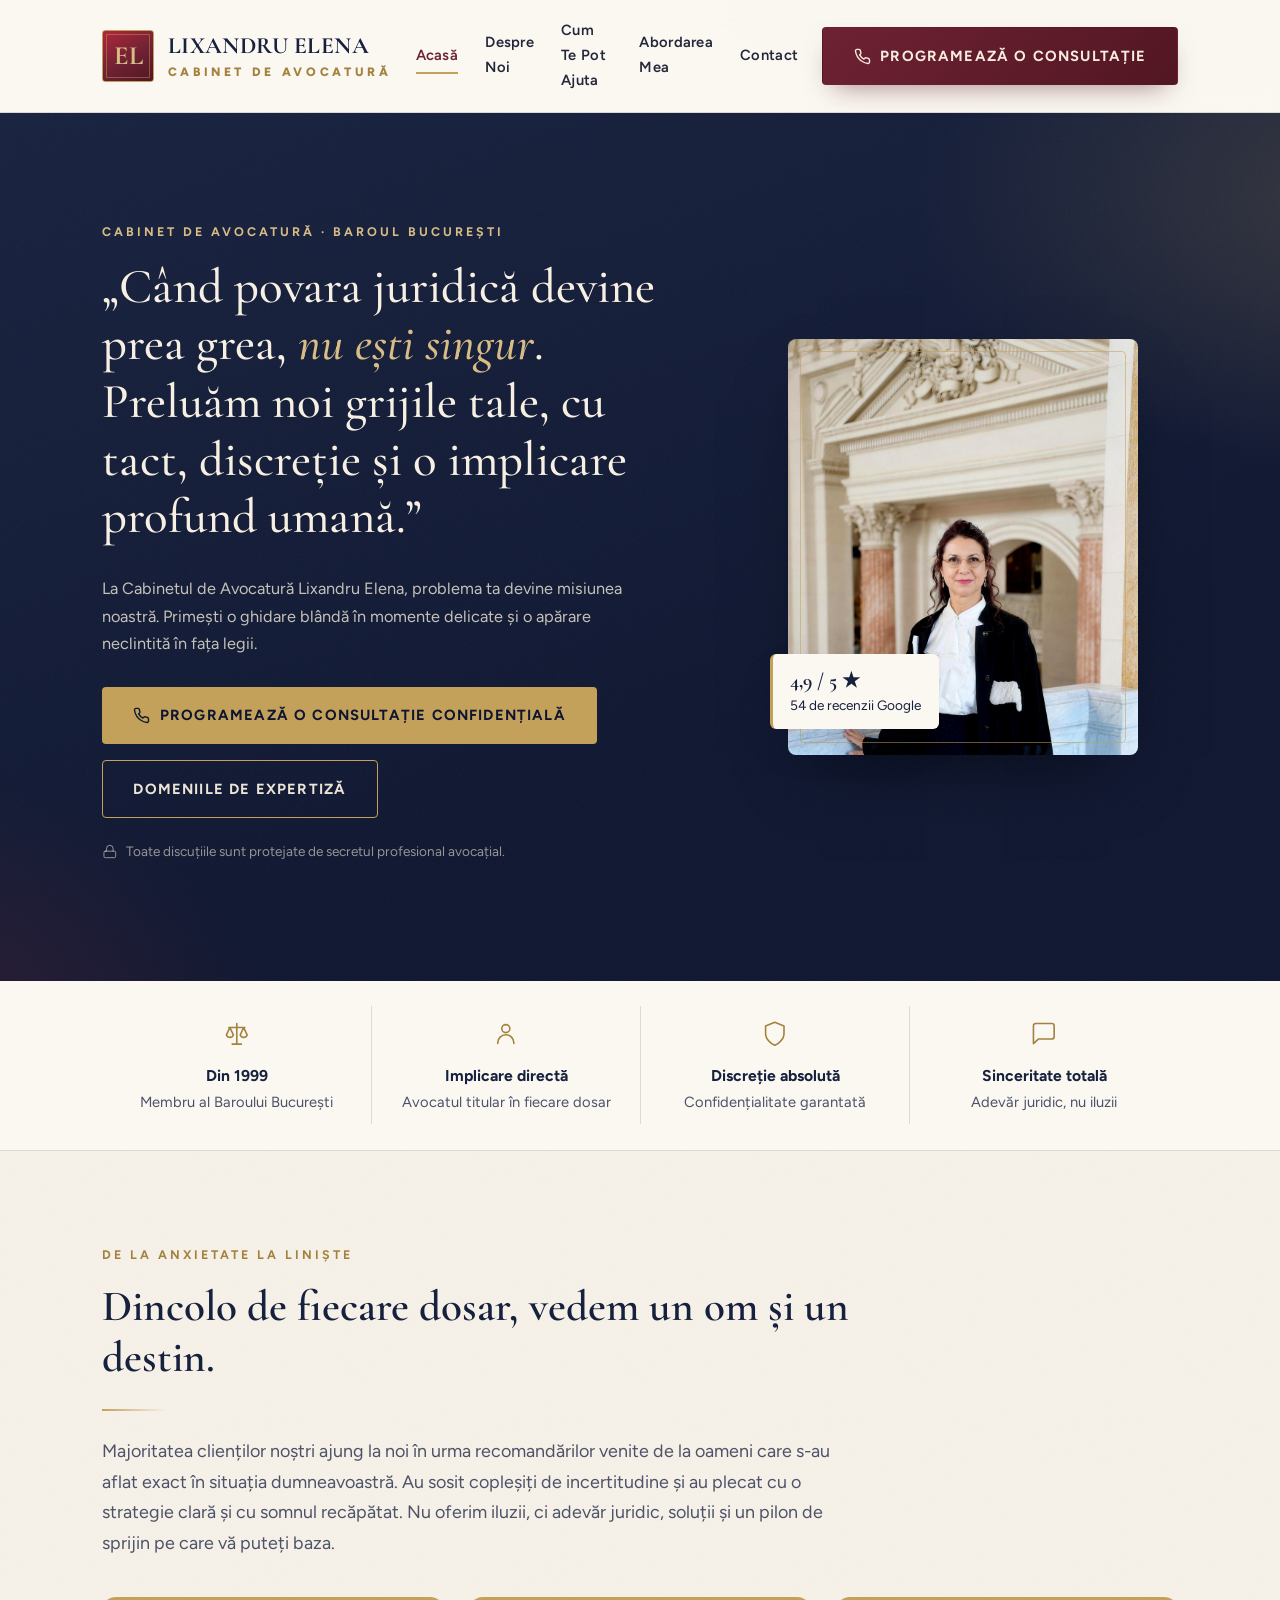
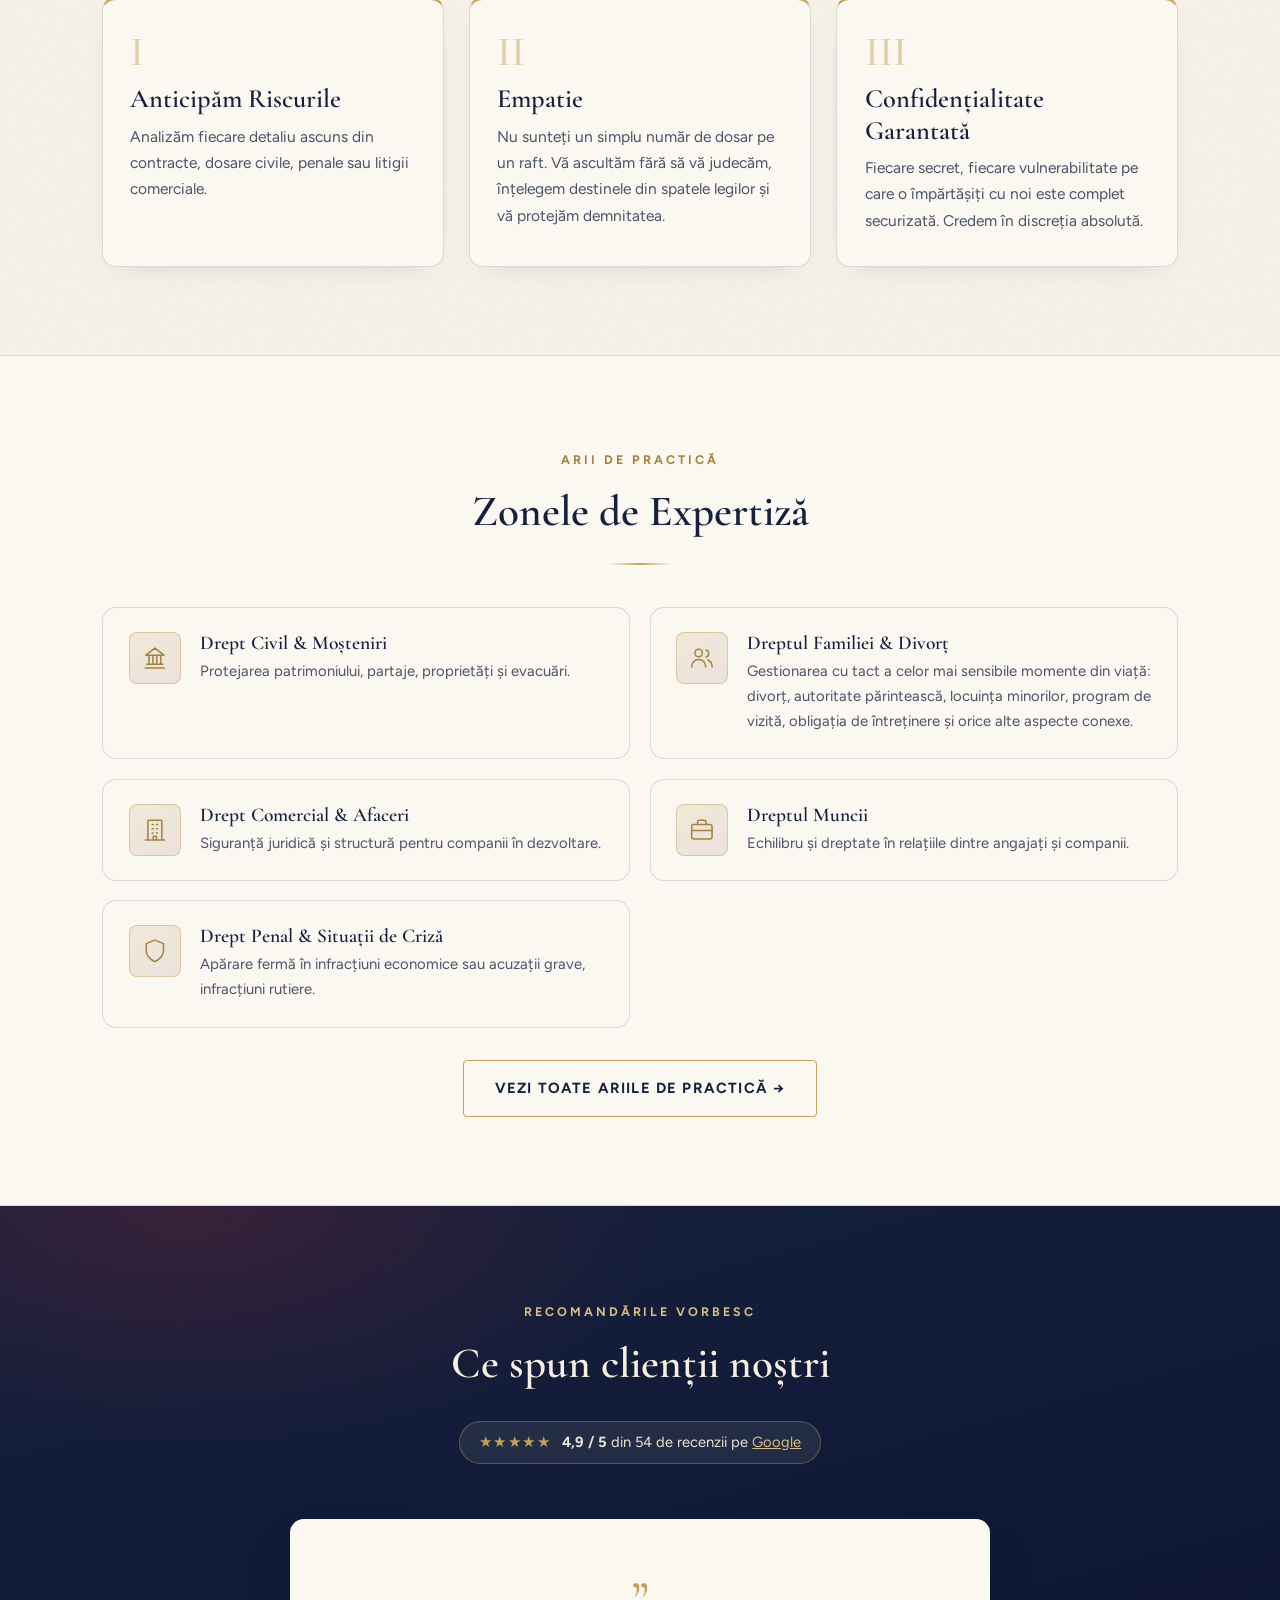
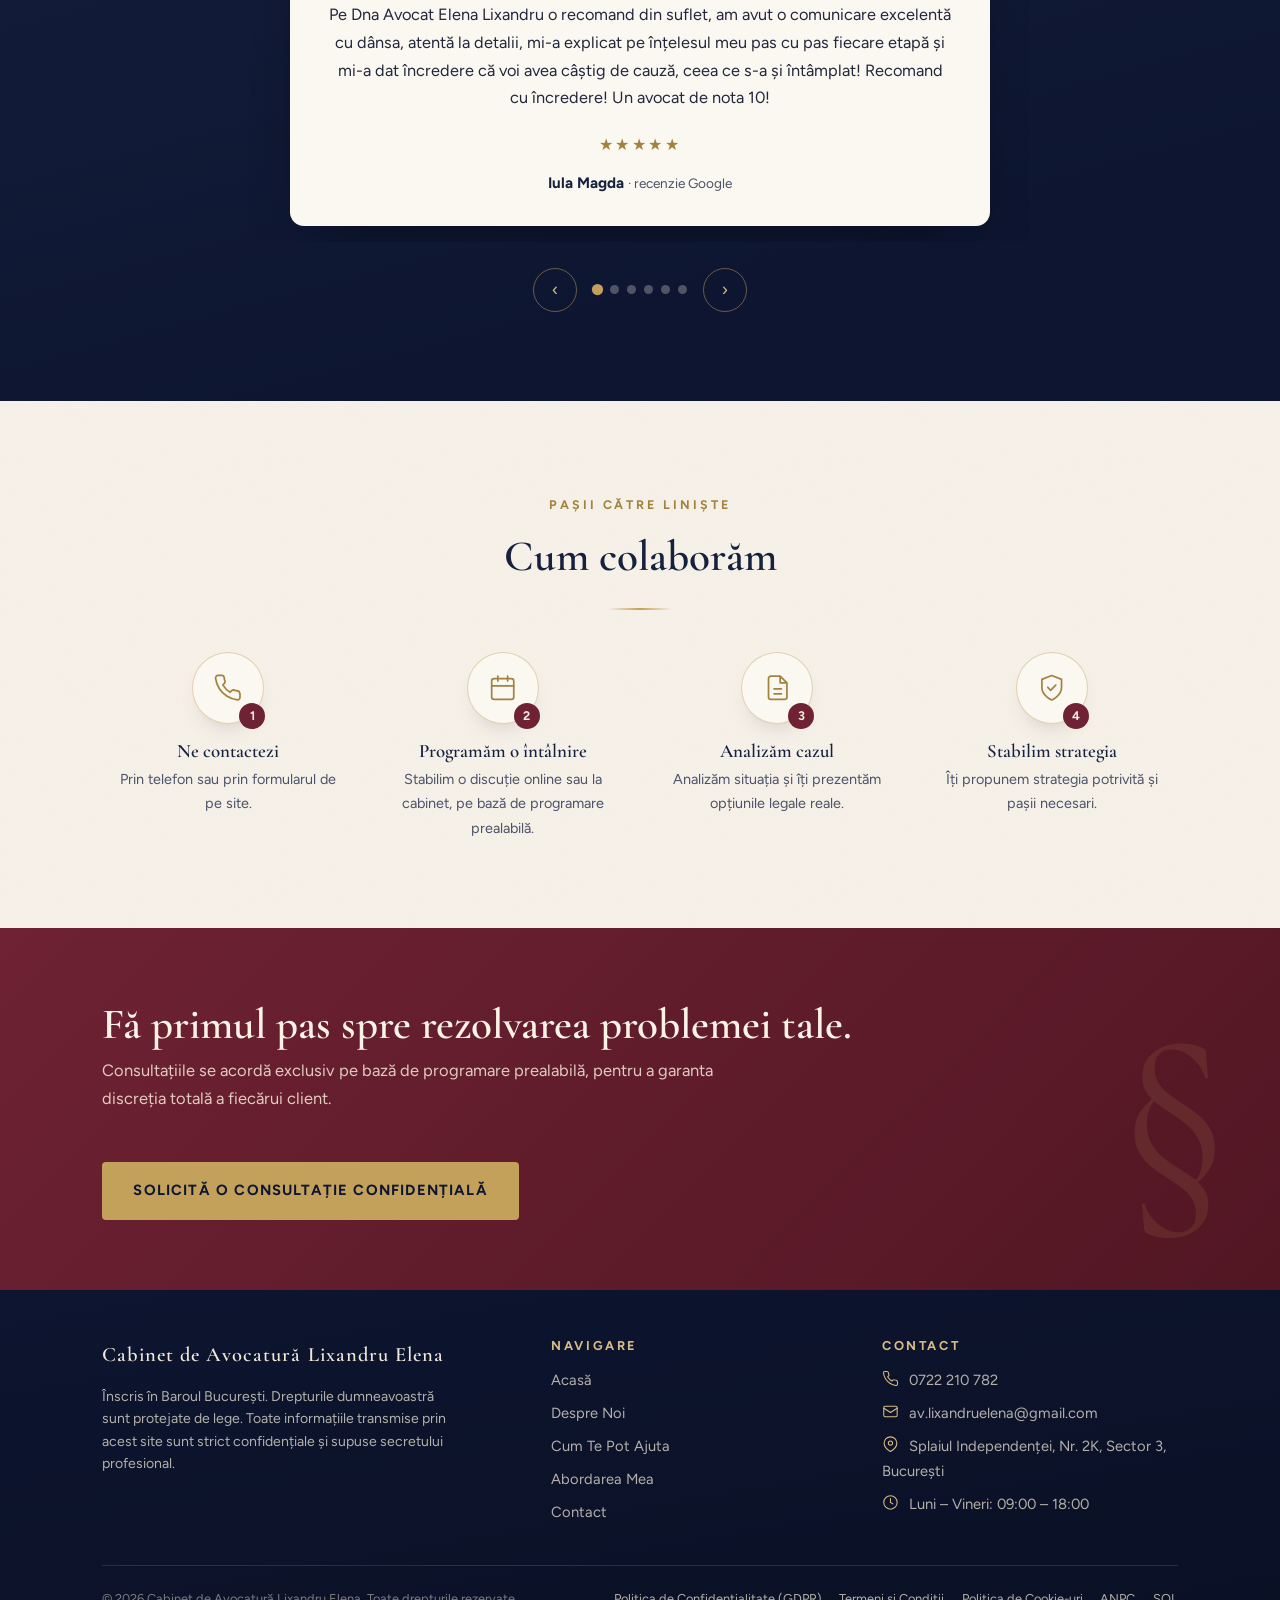
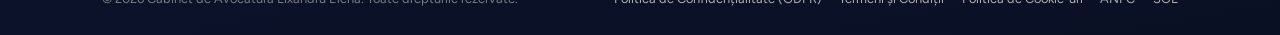
==== index.html @ 56e3878a "feat: adauga fotografia reala a avocatei in hero Inlocuit ilustratia SVG placeholder cu fotografia d" ====
<!DOCTYPE html>
<html lang="ro">
<head>
  <meta charset="UTF-8">
  <meta name="viewport" content="width=device-width, initial-scale=1.0">
  <title>Cabinet de Avocatură Lixandru Elena — Avocat București, Baroul București</title>
  <meta name="description" content="Cabinet de Avocatură Lixandru Elena — avocat înscris în Baroul București din 1999. Drept civil, dreptul familiei, drept comercial, dreptul muncii și drept penal. Consultații confidențiale în București.">
  <link rel="icon" type="image/svg+xml" href="img/favicon.svg">
  <link rel="preconnect" href="https://fonts.googleapis.com">
  <link rel="preconnect" href="https://fonts.gstatic.com" crossorigin>
  <link href="https://fonts.googleapis.com/css2?family=Cormorant+Garamond:ital,wght@0,400;0,500;0,600;1,400;1,500&family=Figtree:wght@400;600;700&display=swap" rel="stylesheet">
  <link rel="stylesheet" href="css/style.css">
</head>
<body>

<header class="site-header">
  <div class="wrap header-inner">
    <a class="brand" href="index.html" aria-label="Cabinet de Avocatură Lixandru Elena — Acasă">
      <span class="brand-monogram">EL</span>
      <span class="brand-text">
        <span class="brand-name">Lixandru Elena</span><br>
        <span class="brand-sub">Cabinet de Avocatură</span>
      </span>
    </a>
    <nav class="main-nav" aria-label="Navigare principală">
      <a href="index.html" class="active">Acasă</a>
      <a href="despre.html">Despre Noi</a>
      <a href="servicii.html">Cum Te Pot Ajuta</a>
      <a href="abordare.html">Abordarea Mea</a>
      <a href="contact.html">Contact</a>
    </nav>
    <a class="btn btn-primary header-cta" href="contact.html"><svg class="icon" viewBox="0 0 24 24" aria-hidden="true"><path d="M22 16.9v3a2 2 0 0 1-2.2 2 19.8 19.8 0 0 1-8.6-3.1 19.5 19.5 0 0 1-6-6A19.8 19.8 0 0 1 2.1 4.2 2 2 0 0 1 4.1 2h3a2 2 0 0 1 2 1.7c.1.9.3 1.8.6 2.6a2 2 0 0 1-.4 2.1L8 9.7a16 16 0 0 0 6 6l1.3-1.3a2 2 0 0 1 2.1-.4c.8.3 1.7.5 2.6.6a2 2 0 0 1 1.7 2z"/></svg> Programează o Consultație</a>
    <button class="nav-toggle" aria-label="Deschide meniul" aria-expanded="false">
      <span></span><span></span><span></span>
    </button>
  </div>
</header>

<main>

  <!-- HERO -->
  <section class="hero">
    <div class="wrap hero-grid">
      <div class="hero-copy">
        <span class="eyebrow">Cabinet de Avocatură · Baroul București</span>
        <h1>„Când povara juridică devine prea grea, <em>nu ești singur</em>. Preluăm noi grijile tale, cu tact, discreție și o implicare profund umană.”</h1>
        <p class="hero-sub">La Cabinetul de Avocatură Lixandru Elena, problema ta devine misiunea noastră. Primești o ghidare blândă în momente delicate și o apărare neclintită în fața legii.</p>
        <div class="hero-actions">
          <a class="btn btn-light" href="contact.html"><svg class="icon" viewBox="0 0 24 24" aria-hidden="true"><path d="M22 16.9v3a2 2 0 0 1-2.2 2 19.8 19.8 0 0 1-8.6-3.1 19.5 19.5 0 0 1-6-6A19.8 19.8 0 0 1 2.1 4.2 2 2 0 0 1 4.1 2h3a2 2 0 0 1 2 1.7c.1.9.3 1.8.6 2.6a2 2 0 0 1-.4 2.1L8 9.7a16 16 0 0 0 6 6l1.3-1.3a2 2 0 0 1 2.1-.4c.8.3 1.7.5 2.6.6a2 2 0 0 1 1.7 2z"/></svg> Programează o Consultație Confidențială</a>
          <a class="btn btn-outline" href="servicii.html">Domeniile de expertiză</a>
        </div>
        <p class="hero-note"><svg class="icon" viewBox="0 0 24 24" aria-hidden="true"><rect x="3" y="11" width="18" height="10" rx="2"/><path d="M7 11V7a5 5 0 0 1 10 0v4"/></svg> Toate discuțiile sunt protejate de secretul profesional avocațial.</p>
      </div>
      <figure class="hero-figure">
        <div class="hero-portrait">
          <img src="img/elena-lixandru.jpg" alt="Elena Lixandru — Cabinet de Avocatură" width="960" height="1140">
        </div>
        <div class="hero-badge">
          <strong>4,9 / 5 ★</strong>
          54 de recenzii Google
        </div>
      </figure>
    </div>
  </section>

  <!-- TRUST STRIP -->
  <section class="trust-strip" aria-label="Repere de încredere">
    <div class="wrap trust-grid">
      <div class="trust-item"><span class="t-icon"><svg class="icon" viewBox="0 0 24 24" aria-hidden="true"><path d="M12 3v18M8 21h8M5 6.5h14M6 6.5l-3 6.5a3.2 3.2 0 0 0 6 0zM18 6.5l-3 6.5a3.2 3.2 0 0 0 6 0z"/></svg></span><strong>Din 1999</strong>Membru al Baroului București</div>
      <div class="trust-item"><span class="t-icon"><svg class="icon" viewBox="0 0 24 24" aria-hidden="true"><circle cx="12" cy="7.5" r="3.5"/><path d="M5 20.5v-.7a7 7 0 0 1 14 0v.7"/></svg></span><strong>Implicare directă</strong>Avocatul titular în fiecare dosar</div>
      <div class="trust-item"><span class="t-icon"><svg class="icon" viewBox="0 0 24 24" aria-hidden="true"><path d="M12 22s8-3.6 8-10V5.2L12 2 4 5.2V12c0 6.4 8 10 8 10z"/></svg></span><strong>Discreție absolută</strong>Confidențialitate garantată</div>
      <div class="trust-item"><span class="t-icon"><svg class="icon" viewBox="0 0 24 24" aria-hidden="true"><path d="M21 14.5a2 2 0 0 1-2 2H7.5L3 20.5V5a2 2 0 0 1 2-2h14a2 2 0 0 1 2 2z"/></svg></span><strong>Sinceritate totală</strong>Adevăr juridic, nu iluzii</div>
    </div>
  </section>

  <!-- TRANSITION: De la Anxietate la Liniște -->
  <section class="section">
    <div class="wrap">
      <div class="section-head reveal">
        <span class="eyebrow">De la Anxietate la Liniște</span>
        <h2>Dincolo de fiecare dosar, vedem un om și un destin.</h2>
        <hr class="gold-rule">
        <p class="lead">Majoritatea clienților noștri ajung la noi în urma recomandărilor venite de la oameni care s-au aflat exact în situația dumneavoastră. Au sosit copleșiți de incertitudine și au plecat cu o strategie clară și cu somnul recăpătat. Nu oferim iluzii, ci adevăr juridic, soluții și un pilon de sprijin pe care vă puteți baza.</p>
      </div>

      <!-- PILONII -->
      <div class="pillars">
        <article class="pillar reveal">
          <div class="pillar-num">I</div>
          <h3>Anticipăm Riscurile</h3>
          <p>Analizăm fiecare detaliu ascuns din contracte, dosare civile, penale sau litigii comerciale.</p>
        </article>
        <article class="pillar reveal reveal-d1">
          <div class="pillar-num">II</div>
          <h3>Empatie</h3>
          <p>Nu sunteți un simplu număr de dosar pe un raft. Vă ascultăm fără să vă judecăm, înțelegem destinele din spatele legilor și vă protejăm demnitatea.</p>
        </article>
        <article class="pillar reveal reveal-d2">
          <div class="pillar-num">III</div>
          <h3>Confidențialitate Garantată</h3>
          <p>Fiecare secret, fiecare vulnerabilitate pe care o împărtășiți cu noi este complet securizată. Credem în discreția absolută.</p>
        </article>
      </div>
    </div>
  </section>

  <!-- ZONELE DE EXPERTIZĂ -->
  <section class="section section-alt">
    <div class="wrap">
      <div class="section-head centered reveal">
        <span class="eyebrow">Arii de practică</span>
        <h2>Zonele de Expertiză</h2>
        <hr class="gold-rule center">
      </div>
      <div class="expertise-list">
        <a class="expertise-card reveal" href="servicii.html#civil">
          <span class="expertise-icon"><svg class="icon" viewBox="0 0 24 24" aria-hidden="true"><path d="M3 21.5h18M4.5 18h15M6.5 18V9.5M10.2 18V9.5M13.8 18V9.5M17.5 18V9.5M3.5 9.5h17L12 3z"/></svg></span>
          <span>
            <h3>Drept Civil &amp; Moșteniri</h3>
            <p>Protejarea patrimoniului, partaje, proprietăți și evacuări.</p>
          </span>
        </a>
        <a class="expertise-card reveal reveal-d1" href="servicii.html#familie">
          <span class="expertise-icon"><svg class="icon" viewBox="0 0 24 24" aria-hidden="true"><circle cx="9" cy="7.5" r="3.5"/><path d="M2.5 20.5v-.5a6.5 6.5 0 0 1 13 0v.5M16 4.6a3.5 3.5 0 0 1 0 6.6M21.5 20.5v-.5a6.5 6.5 0 0 0-4-6"/></svg></span>
          <span>
            <h3>Dreptul Familiei &amp; Divorț</h3>
            <p>Gestionarea cu tact a celor mai sensibile momente din viață: divorț, autoritate părintească, locuința minorilor, program de vizită, obligația de întreținere și orice alte aspecte conexe.</p>
          </span>
        </a>
        <a class="expertise-card reveal" href="servicii.html#comercial">
          <span class="expertise-icon"><svg class="icon" viewBox="0 0 24 24" aria-hidden="true"><path d="M3 21.5h18M5.5 21.5V4a1 1 0 0 1 1-1h11a1 1 0 0 1 1 1v17.5M9.5 7h1M13.5 7h1M9.5 11h1M13.5 11h1M9.5 15h1M13.5 15h1M10.5 21.5v-3.5h3v3.5"/></svg></span>
          <span>
            <h3>Drept Comercial &amp; Afaceri</h3>
            <p>Siguranță juridică și structură pentru companii în dezvoltare.</p>
          </span>
        </a>
        <a class="expertise-card reveal reveal-d1" href="servicii.html#munca">
          <span class="expertise-icon"><svg class="icon" viewBox="0 0 24 24" aria-hidden="true"><rect x="2.5" y="7" width="19" height="13.5" rx="2"/><path d="M16 7V5a2 2 0 0 0-2-2h-4a2 2 0 0 0-2 2v2M2.5 12.5h19"/></svg></span>
          <span>
            <h3>Dreptul Muncii</h3>
            <p>Echilibru și dreptate în relațiile dintre angajați și companii.</p>
          </span>
        </a>
        <a class="expertise-card reveal" href="servicii.html#penal">
          <span class="expertise-icon"><svg class="icon" viewBox="0 0 24 24" aria-hidden="true"><path d="M12 22s8-3.6 8-10V5.2L12 2 4 5.2V12c0 6.4 8 10 8 10z"/></svg></span>
          <span>
            <h3>Drept Penal &amp; Situații de Criză</h3>
            <p>Apărare fermă în infracțiuni economice sau acuzații grave, infracțiuni rutiere.</p>
          </span>
        </a>
      </div>
      <div class="expertise-more reveal">
        <a class="btn btn-outline" href="servicii.html">Vezi toate ariile de practică →</a>
      </div>
    </div>
  </section>

  <!-- TESTIMONIALE GOOGLE -->
  <section class="band-dark" aria-label="Recenzii de la clienți">
    <div class="wrap text-center">
      <span class="eyebrow" style="color: var(--gold-soft);">Recomandările vorbesc</span>
      <h2>Ce spun clienții noștri</h2>
      <div class="rating-badge">
        <span class="stars">★★★★★</span>
        <span><strong>4,9 / 5</strong> din 54 de recenzii pe
          <a href="https://share.google/p8nGtyXOAJDeO2LrD" target="_blank" rel="noopener">Google</a></span>
      </div>

      <div class="testimonial-viewport">
        <div class="testimonial-track">
          <blockquote class="testimonial active">
            <span class="testimonial-quote-mark">„</span>
            <p>Pe Dna Avocat Elena Lixandru o recomand din suflet, am avut o comunicare excelentă cu dânsa, atentă la detalii, mi-a explicat pe înțelesul meu pas cu pas fiecare etapă și mi-a dat încredere că voi avea câștig de cauză, ceea ce s-a și întâmplat! Recomand cu încredere! Un avocat de nota 10!</p>
            <span class="stars">★★★★★</span>
            <footer>Iula Magda <span>· recenzie Google</span></footer>
          </blockquote>
          <blockquote class="testimonial">
            <span class="testimonial-quote-mark">„</span>
            <p>Am avut de curând nevoie de un avocat, am avut noroc să o întâlnesc pe doamna avocat Lixandru care cu mult profesionalism a explicat pașii care trebuie urmați. În permanență am fost informat de stadiul procesului, iar în final procesul a fost câștigat. Recomand cu căldură pentru cine are nevoie de serviciile unui adevărat profesionist.</p>
            <span class="stars">★★★★★</span>
            <footer>Adrian <span>· recenzie Google</span></footer>
          </blockquote>
          <blockquote class="testimonial">
            <span class="testimonial-quote-mark">„</span>
            <p>Colaborez cu doamna avocat de mulți ani și o recomand cu toată încrederea. Este un profesionist desăvârșit, cu o experiență vastă în numeroase domenii juridice și o abordare atentă a fiecărei spețe.</p>
            <span class="stars">★★★★★</span>
            <footer>Mariana Avram <span>· recenzie Google</span></footer>
          </blockquote>
          <blockquote class="testimonial">
            <span class="testimonial-quote-mark">„</span>
            <p>Vă mulțumesc, doamnei avocat, pentru timpul acordat, răbdare și explicațiile oferite. M-am simțit ascultat și îndrumat cu profesionalism, iar sfaturile primite mi-au fost de mare ajutor pentru cazul meu.</p>
            <span class="stars">★★★★★</span>
            <footer>George Lungu <span>· recenzie Google</span></footer>
          </blockquote>
          <blockquote class="testimonial">
            <span class="testimonial-quote-mark">„</span>
            <p>O recomand cu toată încrederea pe doamna avocat Lixandru, în primul rând pentru profesionalism, cât și pentru empatia ce o caracterizează! Vă mulțumesc pentru dreptatea dovedită!</p>
            <span class="stars">★★★★★</span>
            <footer>Adela Baidan <span>· recenzie Google</span></footer>
          </blockquote>
          <blockquote class="testimonial">
            <span class="testimonial-quote-mark">„</span>
            <p>Un om cu suflet mare, cu o experiență deosebită... am câștigat un proces greu cu un spital. Am recomandat-o din tot sufletul altor persoane care la rândul lor au câștigat. Mulțumim din tot sufletul pentru tot ceea ce a făcut pentru noi.</p>
            <span class="stars">★★★★★</span>
            <footer>Matei Slăniceanu <span>· recenzie Google</span></footer>
          </blockquote>
        </div>
        <div class="testimonial-nav">
          <button class="testimonial-prev" type="button" aria-label="Recenzia anterioară">‹</button>
          <div class="testimonial-dots" role="tablist" aria-label="Selectează recenzia"></div>
          <button class="testimonial-next" type="button" aria-label="Recenzia următoare">›</button>
        </div>
      </div>
    </div>
  </section>

  <!-- CUM COLABORĂM -->
  <section class="section">
    <div class="wrap">
      <div class="section-head centered reveal">
        <span class="eyebrow">Pașii către liniște</span>
        <h2>Cum colaborăm</h2>
        <hr class="gold-rule center">
      </div>
      <div class="steps">
        <div class="step reveal">
          <div class="step-icon"><svg class="icon" viewBox="0 0 24 24" aria-hidden="true"><path d="M22 16.9v3a2 2 0 0 1-2.2 2 19.8 19.8 0 0 1-8.6-3.1 19.5 19.5 0 0 1-6-6A19.8 19.8 0 0 1 2.1 4.2 2 2 0 0 1 4.1 2h3a2 2 0 0 1 2 1.7c.1.9.3 1.8.6 2.6a2 2 0 0 1-.4 2.1L8 9.7a16 16 0 0 0 6 6l1.3-1.3a2 2 0 0 1 2.1-.4c.8.3 1.7.5 2.6.6a2 2 0 0 1 1.7 2z"/></svg></div>
          <h3>Ne contactezi</h3>
          <p>Prin telefon sau prin formularul de pe site.</p>
        </div>
        <div class="step reveal reveal-d1">
          <div class="step-icon"><svg class="icon" viewBox="0 0 24 24" aria-hidden="true"><rect x="3" y="4.5" width="18" height="17" rx="2"/><path d="M16 2.5v4M8 2.5v4M3 10.5h18"/></svg></div>
          <h3>Programăm o întâlnire</h3>
          <p>Stabilim o discuție online sau la cabinet, pe bază de programare prealabilă.</p>
        </div>
        <div class="step reveal reveal-d2">
          <div class="step-icon"><svg class="icon" viewBox="0 0 24 24" aria-hidden="true"><path d="M14 2.5H6.5a2 2 0 0 0-2 2v15a2 2 0 0 0 2 2h11a2 2 0 0 0 2-2V8zM14 2.5V8h5.5M9 13h6M9 17h6"/></svg></div>
          <h3>Analizăm cazul</h3>
          <p>Analizăm situația și îți prezentăm opțiunile legale reale.</p>
        </div>
        <div class="step reveal reveal-d3">
          <div class="step-icon"><svg class="icon" viewBox="0 0 24 24" aria-hidden="true"><path d="M12 22s8-3.6 8-10V5.2L12 2 4 5.2V12c0 6.4 8 10 8 10z"/><path d="M8.8 11.8l2.3 2.3 4.2-4.2"/></svg></div>
          <h3>Stabilim strategia</h3>
          <p>Îți propunem strategia potrivită și pașii necesari.</p>
        </div>
      </div>
    </div>
  </section>

  <!-- CTA -->
  <section class="cta-band">
    <div class="wrap cta-inner">
      <div>
        <h2>Fă primul pas spre rezolvarea problemei tale.</h2>
        <p>Consultațiile se acordă exclusiv pe bază de programare prealabilă, pentru a garanta discreția totală a fiecărui client.</p>
      </div>
      <a class="btn btn-light" href="contact.html">Solicită o Consultație Confidențială</a>
    </div>
  </section>

</main>

<footer class="site-footer">
  <div class="wrap">
    <div class="footer-grid">
      <div class="footer-brand">
        <span class="brand-name">Cabinet de Avocatură Lixandru Elena</span>
        <p>Înscris în Baroul București. Drepturile dumneavoastră sunt protejate de lege. Toate informațiile transmise prin acest site sunt strict confidențiale și supuse secretului profesional.</p>
      </div>
      <div>
        <h4>Navigare</h4>
        <ul class="footer-list">
          <li><a href="index.html">Acasă</a></li>
          <li><a href="despre.html">Despre Noi</a></li>
          <li><a href="servicii.html">Cum Te Pot Ajuta</a></li>
          <li><a href="abordare.html">Abordarea Mea</a></li>
          <li><a href="contact.html">Contact</a></li>
        </ul>
      </div>
      <div>
        <h4>Contact</h4>
        <ul class="footer-list">
          <li><svg class="icon" viewBox="0 0 24 24" aria-hidden="true"><path d="M22 16.9v3a2 2 0 0 1-2.2 2 19.8 19.8 0 0 1-8.6-3.1 19.5 19.5 0 0 1-6-6A19.8 19.8 0 0 1 2.1 4.2 2 2 0 0 1 4.1 2h3a2 2 0 0 1 2 1.7c.1.9.3 1.8.6 2.6a2 2 0 0 1-.4 2.1L8 9.7a16 16 0 0 0 6 6l1.3-1.3a2 2 0 0 1 2.1-.4c.8.3 1.7.5 2.6.6a2 2 0 0 1 1.7 2z"/></svg> <a href="tel:+40722210782">0722 210 782</a></li>
          <li><svg class="icon" viewBox="0 0 24 24" aria-hidden="true"><rect x="2.5" y="4.5" width="19" height="15" rx="2"/><path d="M2.5 7.5 12 13.5l9.5-6"/></svg> <a href="mailto:av.lixandruelena@gmail.com">av.lixandruelena@gmail.com</a></li>
          <li><svg class="icon" viewBox="0 0 24 24" aria-hidden="true"><path d="M21 10.2c0 6.8-9 11.8-9 11.8s-9-5-9-11.8a9 9 0 0 1 18 0z"/><circle cx="12" cy="10" r="3"/></svg> Splaiul Independenței, Nr. 2K, Sector 3, București</li>
          <li><svg class="icon" viewBox="0 0 24 24" aria-hidden="true"><circle cx="12" cy="12" r="9.5"/><path d="M12 6.5V12l3.5 2"/></svg> Luni – Vineri: 09:00 – 18:00</li>
        </ul>
      </div>
    </div>
    <div class="footer-legal">
      <span>© <span id="year">2026</span> Cabinet de Avocatură Lixandru Elena. Toate drepturile rezervate.</span>
      <div class="footer-legal-links">
        <a href="legal/politica-de-confidentialitate.html">Politica de Confidențialitate (GDPR)</a>
        <a href="legal/termeni-si-conditii.html">Termeni și Condiții</a>
        <a href="legal/politica-de-cookie-uri.html">Politica de Cookie-uri</a>
        <a href="https://anpc.ro" target="_blank" rel="noopener">ANPC</a>
        <a href="https://ec.europa.eu/consumers/odr" target="_blank" rel="noopener">SOL</a>
      </div>
    </div>
  </div>
</footer>

<script src="js/main.js"></script>
<script>document.getElementById("year").textContent = new Date().getFullYear();</script>
</body>
</html>
---- css/style.css ----
/* ==========================================================================
   Cabinet de Avocat Lixandru Elena — style.css
   Palette: royal navy / matte gold / burgundy / warm cream
   ========================================================================== */

:root {
  --navy: #16213e;
  --navy-deep: #0d1530;
  --navy-soft: #223055;
  --gold: #c3a15b;
  --gold-soft: #d8bc85;
  --gold-dark: #a3823e;
  --burgundy: #6e2233;
  --burgundy-deep: #521623;
  --cream: #f7f2e9;
  --cream-warm: #f1e9da;
  --paper: #fbf8f2;
  --ink: #22273a;
  --ink-soft: #4c5268;
  --line: rgba(22, 33, 62, 0.14);
  --gold-line: rgba(195, 161, 91, 0.45);
  --shadow: 0 18px 50px -18px rgba(13, 21, 48, 0.28);
  --radius: 14px;
  --font-display: "Cormorant Garamond", "Georgia", serif;
  --font-body: "Figtree", "Segoe UI", sans-serif;
  --wrap: 1140px;
}

*, *::before, *::after { box-sizing: border-box; }

html { scroll-behavior: smooth; }

body {
  margin: 0;
  font-family: var(--font-body);
  font-size: 1.03rem;
  line-height: 1.7;
  color: var(--ink);
  background-color: var(--cream);
  background-image:
    radial-gradient(1200px 600px at 85% -100px, rgba(195, 161, 91, 0.10), transparent 60%),
    url("data:image/svg+xml,%3Csvg xmlns='http://www.w3.org/2000/svg' width='140' height='140' viewBox='0 0 140 140'%3E%3Cfilter id='n'%3E%3CfeTurbulence type='fractalNoise' baseFrequency='0.9' numOctaves='2'/%3E%3CfeColorMatrix values='0 0 0 0 0.55 0 0 0 0 0.47 0 0 0 0 0.33 0 0 0 0.05 0'/%3E%3C/filter%3E%3Crect width='140' height='140' filter='url(%23n)'/%3E%3C/svg%3E");
  -webkit-font-smoothing: antialiased;
}

img { max-width: 100%; display: block; }

h1, h2, h3, h4 {
  font-family: var(--font-display);
  font-weight: 600;
  line-height: 1.18;
  color: var(--navy);
  margin: 0 0 0.6em;
}

h1 { font-size: clamp(2.3rem, 5.2vw, 3.7rem); }
h2 { font-size: clamp(1.9rem, 3.6vw, 2.7rem); }
h3 { font-size: clamp(1.35rem, 2.2vw, 1.65rem); }

p { margin: 0 0 1.1em; }

a { color: var(--burgundy); text-decoration: none; }
a:hover { color: var(--gold-dark); }

.wrap { max-width: var(--wrap); margin: 0 auto; padding: 0 clamp(1.1rem, 4vw, 2rem); }

.eyebrow {
  display: inline-block;
  font-size: 0.78rem;
  font-weight: 700;
  letter-spacing: 0.24em;
  text-transform: uppercase;
  color: var(--gold-dark);
  margin-bottom: 1rem;
}

.gold-rule {
  width: 64px;
  height: 2px;
  background: linear-gradient(90deg, var(--gold), transparent);
  border: 0;
  margin: 1.1rem 0 1.6rem;
}

.gold-rule.center { margin-left: auto; margin-right: auto; background: linear-gradient(90deg, transparent, var(--gold), transparent); }

.text-center { text-align: center; }

/* ---------- Line icons ---------- */

.icon {
  width: 1.15em;
  height: 1.15em;
  fill: none;
  stroke: currentColor;
  stroke-width: 1.5;
  stroke-linecap: round;
  stroke-linejoin: round;
  display: inline-block;
  vertical-align: -0.18em;
  flex: none;
}

.t-icon .icon,
.expertise-icon .icon,
.step-icon .icon,
.practice-icon .icon { color: var(--gold-dark); stroke-width: 1.4; }

.contact-card h3 .icon { color: var(--gold-dark); }
.footer-list .icon { color: var(--gold-soft); margin-right: 0.35rem; }
.btn .icon { stroke-width: 2; }

/* ---------- Buttons ---------- */

.btn {
  display: inline-flex;
  align-items: center;
  gap: 0.6rem;
  padding: 0.95rem 1.9rem;
  font-family: var(--font-body);
  font-size: 0.92rem;
  font-weight: 700;
  letter-spacing: 0.08em;
  text-transform: uppercase;
  border-radius: 4px;
  border: 1px solid transparent;
  cursor: pointer;
  transition: transform 0.25s ease, box-shadow 0.25s ease, background-color 0.25s ease, color 0.25s ease;
}

.btn-primary {
  background: linear-gradient(135deg, var(--burgundy), var(--burgundy-deep));
  color: #f8ecdf;
  box-shadow: 0 12px 28px -12px rgba(82, 22, 35, 0.55);
}
.btn-primary:hover { transform: translateY(-2px); color: #fff; box-shadow: 0 16px 34px -12px rgba(82, 22, 35, 0.65); }

.btn-outline {
  background: transparent;
  color: var(--navy);
  border-color: var(--gold);
}
.btn-outline:hover { background: rgba(195, 161, 91, 0.12); color: var(--navy); }

.btn-light {
  background: var(--gold);
  color: var(--navy-deep);
}
.btn-light:hover { background: var(--gold-soft); transform: translateY(-2px); color: var(--navy-deep); }

/* ---------- Header ---------- */

.site-header {
  position: sticky;
  top: 0;
  z-index: 60;
  background: rgba(251, 248, 242, 0.92);
  backdrop-filter: blur(10px);
  border-bottom: 1px solid var(--line);
}

.header-inner {
  display: flex;
  align-items: center;
  justify-content: space-between;
  gap: 1.5rem;
  padding-block: 0.8rem;
}

.brand { display: flex; align-items: center; gap: 0.85rem; }

.brand-monogram {
  width: 52px;
  height: 52px;
  flex: none;
  display: grid;
  place-items: center;
  font-family: var(--font-display);
  font-size: 1.65rem;
  font-weight: 700;
  color: var(--gold-soft);
  background: linear-gradient(150deg, #b1273c 0%, var(--burgundy) 55%, var(--burgundy-deep) 100%);
  border: 1.5px solid var(--gold);
  border-radius: 3px;
  position: relative;
}
.brand-monogram::after {
  content: "";
  position: absolute;
  inset: 3px;
  border: 1px solid rgba(195, 161, 91, 0.45);
}

.brand-text { line-height: 1.25; }
.brand-name {
  font-family: var(--font-display);
  font-size: 1.28rem;
  font-weight: 600;
  letter-spacing: 0.05em;
  color: var(--navy);
}
.brand .brand-name {
  font-size: clamp(1.05rem, 4.6vw, 1.46rem);
  font-weight: 700;
  letter-spacing: 0.02em;
  text-transform: uppercase;
  white-space: nowrap;
}
.brand-sub {
  font-size: 0.68rem;
  font-weight: 700;
  letter-spacing: 0.3em;
  text-transform: uppercase;
  color: var(--gold-dark);
}
.brand .brand-sub {
  font-size: clamp(0.6rem, 2.1vw, 0.76rem);
  font-weight: 800;
  white-space: nowrap;
}

.main-nav { display: flex; align-items: center; gap: 1.7rem; }
.main-nav a {
  font-size: 0.92rem;
  font-weight: 600;
  color: var(--ink);
  letter-spacing: 0.02em;
  padding: 0.3rem 0;
  border-bottom: 2px solid transparent;
  transition: color 0.2s ease, border-color 0.2s ease;
}
.main-nav a:hover { color: var(--burgundy); }
.main-nav a.active { color: var(--burgundy); border-bottom-color: var(--gold); }

.header-cta { white-space: nowrap; }

.nav-toggle {
  display: none;
  flex-direction: column;
  gap: 5px;
  background: none;
  border: 0;
  padding: 0.6rem;
  cursor: pointer;
}
.nav-toggle span {
  width: 26px;
  height: 2px;
  background: var(--navy);
  transition: transform 0.3s ease, opacity 0.3s ease;
}

/* ---------- Hero ---------- */

.hero {
  position: relative;
  overflow: hidden;
  background:
    radial-gradient(900px 500px at 110% 10%, rgba(195, 161, 91, 0.22), transparent 55%),
    radial-gradient(700px 500px at -10% 110%, rgba(110, 34, 51, 0.35), transparent 60%),
    linear-gradient(160deg, var(--navy) 0%, var(--navy-deep) 70%);
  color: #ece5d6;
}

.hero::before {
  content: "";
  position: absolute;
  inset: 0;
  background-image: url("data:image/svg+xml,%3Csvg xmlns='http://www.w3.org/2000/svg' width='140' height='140' viewBox='0 0 140 140'%3E%3Cfilter id='n'%3E%3CfeTurbulence type='fractalNoise' baseFrequency='0.9' numOctaves='2'/%3E%3CfeColorMatrix values='0 0 0 0 1 0 0 0 0 0.9 0 0 0 0 0.7 0 0 0 0.04 0'/%3E%3C/filter%3E%3Crect width='140' height='140' filter='url(%23n)'/%3E%3C/svg%3E");
  pointer-events: none;
}

.hero-grid {
  display: grid;
  grid-template-columns: minmax(0, 1.15fr) minmax(0, 0.85fr);
  gap: clamp(2rem, 5vw, 4rem);
  align-items: center;
  padding-block: clamp(3.5rem, 8vw, 6.5rem);
  position: relative;
}

.hero .eyebrow { color: var(--gold-soft); }

.hero h1 {
  color: #f7f0e2;
  font-weight: 500;
  font-size: clamp(1.9rem, 4.3vw, 3.05rem);
}
.hero h1 em { font-style: italic; color: var(--gold-soft); }

.hero-sub {
  font-size: 1.02rem;
  color: rgba(236, 229, 214, 0.82);
  max-width: 56ch;
}

.hero-actions { display: flex; flex-wrap: wrap; gap: 1rem; margin-top: 1.8rem; }
.hero-actions .btn-outline { color: #ece5d6; border-color: var(--gold); }
.hero-actions .btn-outline:hover { background: rgba(195, 161, 91, 0.16); color: #fff; }

.hero-note {
  margin-top: 1.4rem;
  font-size: 0.85rem;
  color: rgba(236, 229, 214, 0.6);
  display: flex;
  align-items: center;
  gap: 0.5rem;
}

.hero-figure { position: relative; }

.hero-portrait {
  position: relative;
  border-radius: 8px;
  overflow: hidden;
  box-shadow: 0 30px 70px -30px rgba(0, 0, 0, 0.6);
}
.hero-portrait::after {
  content: "";
  position: absolute;
  inset: 12px;
  border: 1px solid rgba(195, 161, 91, 0.55);
  border-radius: 4px;
  pointer-events: none;
}
.hero-portrait img { width: 100%; height: 100%; object-fit: cover; }

.hero-badge {
  position: absolute;
  left: -18px;
  bottom: 26px;
  background: var(--paper);
  color: var(--navy);
  border-left: 3px solid var(--gold);
  padding: 0.8rem 1.1rem;
  border-radius: 6px;
  box-shadow: var(--shadow);
  font-size: 0.85rem;
  line-height: 1.45;
}
.hero-badge strong { font-family: var(--font-display); font-size: 1.25rem; display: block; }

/* ---------- Trust strip ---------- */

.trust-strip {
  background: var(--paper);
  border-bottom: 1px solid var(--line);
}
.trust-grid {
  display: grid;
  grid-template-columns: repeat(4, 1fr);
  padding-block: 1.6rem;
}
.trust-item {
  text-align: center;
  padding: 0.6rem 1.2rem;
  border-left: 1px solid var(--line);
  font-size: 0.92rem;
  color: var(--ink-soft);
}
.trust-item:first-child { border-left: 0; }
.trust-item .t-icon { color: var(--gold-dark); font-size: 1.5rem; display: block; margin-bottom: 0.4rem; }
.trust-item strong { display: block; color: var(--navy); font-size: 0.98rem; }

/* ---------- Sections ---------- */

.section { padding: clamp(3.2rem, 7vw, 5.5rem) 0; }
.section-alt { background: var(--paper); border-top: 1px solid var(--line); border-bottom: 1px solid var(--line); }

.section-head { max-width: 760px; }
.section-head.centered { margin: 0 auto 2.6rem; text-align: center; }

.lead { font-size: 1.12rem; color: var(--ink-soft); }

/* ---------- Pillars ---------- */

.pillars {
  display: grid;
  grid-template-columns: repeat(3, 1fr);
  gap: 1.6rem;
  margin-top: 2.4rem;
}

.pillar {
  background: var(--paper);
  border: 1px solid var(--line);
  border-top: 3px solid var(--gold);
  border-radius: var(--radius);
  padding: 2rem 1.7rem;
  box-shadow: 0 10px 30px -20px rgba(13, 21, 48, 0.25);
  transition: transform 0.3s ease, box-shadow 0.3s ease;
}
.pillar:hover { transform: translateY(-6px); box-shadow: var(--shadow); }

.pillar-num {
  font-family: var(--font-display);
  font-size: 2.6rem;
  font-weight: 500;
  color: rgba(195, 161, 91, 0.5);
  line-height: 1;
  margin-bottom: 0.7rem;
}
.pillar h3 { margin-bottom: 0.5rem; }
.pillar p { margin: 0; color: var(--ink-soft); font-size: 0.97rem; }

/* ---------- Expertise cards ---------- */

.expertise-list {
  display: grid;
  grid-template-columns: repeat(2, 1fr);
  gap: 1.2rem;
  margin-top: 2.2rem;
}

.expertise-card {
  display: flex;
  gap: 1.2rem;
  align-items: flex-start;
  background: var(--paper);
  border: 1px solid var(--line);
  border-radius: var(--radius);
  padding: 1.5rem 1.6rem;
  transition: transform 0.3s ease, box-shadow 0.3s ease, border-color 0.3s ease;
  color: var(--ink);
}
.expertise-card:hover {
  transform: translateY(-4px);
  box-shadow: var(--shadow);
  border-color: var(--gold-line);
  color: var(--ink);
}

.expertise-icon {
  flex: none;
  width: 52px;
  height: 52px;
  display: grid;
  place-items: center;
  border-radius: 8px;
  background: linear-gradient(150deg, rgba(195, 161, 91, 0.18), rgba(110, 34, 51, 0.1));
  border: 1px solid var(--gold-line);
  font-size: 1.4rem;
}

.expertise-card h3 { font-size: 1.22rem; margin-bottom: 0.25rem; }
.expertise-card p { margin: 0; font-size: 0.93rem; color: var(--ink-soft); }

.expertise-more { margin-top: 2rem; text-align: center; }

/* ---------- Dark band: testimonials ---------- */

.band-dark {
  background:
    radial-gradient(800px 400px at 15% 0%, rgba(110, 34, 51, 0.4), transparent 60%),
    linear-gradient(165deg, var(--navy) 0%, var(--navy-deep) 80%);
  color: #ece5d6;
  padding: clamp(3.4rem, 7vw, 5.6rem) 0;
  position: relative;
  overflow: hidden;
}
.band-dark h2 { color: #f7f0e2; }

.rating-badge {
  display: inline-flex;
  align-items: center;
  gap: 0.7rem;
  background: rgba(251, 248, 242, 0.08);
  border: 1px solid rgba(195, 161, 91, 0.4);
  border-radius: 999px;
  padding: 0.5rem 1.2rem;
  font-size: 0.92rem;
  margin-top: 0.4rem;
}
.rating-badge .stars { color: var(--gold); letter-spacing: 0.1em; }
.rating-badge a { color: var(--gold-soft); text-decoration: underline; }
.rating-badge a:hover { color: #fff; }

.testimonial-viewport { max-width: 780px; margin: 2.4rem auto 0; position: relative; }

.testimonial-track { overflow: hidden; }

.testimonial {
  display: none;
  background: var(--paper);
  color: var(--ink);
  border-radius: var(--radius);
  padding: 2.2rem 2.4rem 1.8rem;
  box-shadow: 0 26px 60px -30px rgba(0, 0, 0, 0.55);
  animation: fadeSlide 0.5s ease;
}
.testimonial.active { display: block; }

@keyframes fadeSlide {
  from { opacity: 0; transform: translateY(14px); }
  to { opacity: 1; transform: translateY(0); }
}

.testimonial-quote-mark {
  font-family: var(--font-display);
  font-size: 3.4rem;
  line-height: 0.6;
  color: var(--gold);
  display: block;
  margin-bottom: 0.9rem;
}
.testimonial p { font-size: 1.02rem; }
.testimonial .stars { color: var(--gold-dark); letter-spacing: 0.15em; }
.testimonial footer {
  margin-top: 0.8rem;
  font-weight: 700;
  color: var(--navy);
  font-size: 0.95rem;
}
.testimonial footer span { font-weight: 400; color: var(--ink-soft); font-size: 0.85rem; }

.testimonial-nav {
  display: flex;
  justify-content: center;
  align-items: center;
  gap: 1rem;
  margin-top: 1.6rem;
}
.testimonial-nav button {
  width: 44px;
  height: 44px;
  border-radius: 50%;
  border: 1px solid rgba(195, 161, 91, 0.5);
  background: transparent;
  color: var(--gold-soft);
  font-size: 1.1rem;
  cursor: pointer;
  transition: background-color 0.25s ease, color 0.25s ease;
}
.testimonial-nav button:hover { background: rgba(195, 161, 91, 0.18); color: #fff; }

.testimonial-dots { display: flex; gap: 0.5rem; }
.testimonial-dots button {
  width: 9px;
  height: 9px;
  padding: 0;
  border-radius: 50%;
  border: 0;
  background: rgba(236, 229, 214, 0.3);
  cursor: pointer;
  transition: background-color 0.25s ease, transform 0.25s ease;
}
.testimonial-dots button.active { background: var(--gold); transform: scale(1.25); }

/* ---------- Steps (Cum colaborăm) ---------- */

.steps {
  display: grid;
  grid-template-columns: repeat(4, 1fr);
  gap: 1.4rem;
  margin-top: 2.6rem;
  counter-reset: step;
}

.step { text-align: center; position: relative; padding: 0 0.6rem; }

.step-icon {
  width: 72px;
  height: 72px;
  margin: 0 auto 1rem;
  display: grid;
  place-items: center;
  border-radius: 50%;
  background: var(--paper);
  border: 1px solid var(--gold-line);
  font-size: 1.6rem;
  position: relative;
  box-shadow: 0 12px 26px -16px rgba(13, 21, 48, 0.3);
}
.step-icon::after {
  counter-increment: step;
  content: counter(step);
  position: absolute;
  bottom: -6px;
  right: -2px;
  width: 26px;
  height: 26px;
  display: grid;
  place-items: center;
  background: var(--burgundy);
  color: #f8ecdf;
  border-radius: 50%;
  font-family: var(--font-body);
  font-size: 0.78rem;
  font-weight: 700;
}

.step h3 { font-size: 1.18rem; margin-bottom: 0.3rem; }
.step p { font-size: 0.9rem; color: var(--ink-soft); margin: 0; }

/* ---------- CTA band ---------- */

.cta-band {
  background: linear-gradient(135deg, var(--burgundy) 0%, var(--burgundy-deep) 100%);
  color: #f6ead9;
  padding: clamp(2.8rem, 6vw, 4.4rem) 0;
  position: relative;
  overflow: hidden;
}
.cta-band::before {
  content: "§";
  position: absolute;
  right: 4%;
  top: 50%;
  transform: translateY(-50%);
  font-family: var(--font-display);
  font-size: 16rem;
  color: rgba(195, 161, 91, 0.12);
  pointer-events: none;
}
.cta-band h2 { color: #faf3e6; margin-bottom: 0.4rem; }
.cta-band p { color: rgba(246, 234, 217, 0.85); max-width: 60ch; }
.cta-inner { display: flex; align-items: center; justify-content: space-between; gap: 2rem; flex-wrap: wrap; }

/* ---------- Content pages ---------- */

.page-hero {
  background:
    radial-gradient(700px 350px at 90% 0%, rgba(195, 161, 91, 0.2), transparent 60%),
    linear-gradient(160deg, var(--navy) 0%, var(--navy-deep) 75%);
  color: #ece5d6;
  padding: clamp(3rem, 7vw, 5rem) 0;
}
.page-hero h1 { color: #f7f0e2; max-width: 22ch; }
.page-hero .eyebrow { color: var(--gold-soft); }
.page-hero .lead { color: rgba(236, 229, 214, 0.8); max-width: 65ch; }

.prose { max-width: 800px; }
.prose ul { padding-left: 1.2rem; }
.prose li { margin-bottom: 0.55rem; }
.prose li::marker { color: var(--gold-dark); }

.callout {
  background: var(--paper);
  border-left: 3px solid var(--gold);
  border-radius: 0 var(--radius) var(--radius) 0;
  padding: 1.4rem 1.7rem;
  margin: 2rem 0;
  box-shadow: 0 12px 30px -22px rgba(13, 21, 48, 0.3);
}
.callout p:last-child { margin-bottom: 0; }

/* ---------- Practice areas (servicii) ---------- */

.practice-block {
  display: grid;
  grid-template-columns: 64px 1fr;
  gap: 1.6rem;
  padding: 2.4rem 0;
  border-top: 1px solid var(--line);
}
.practice-block:first-of-type { border-top: 0; }

.practice-icon {
  width: 64px;
  height: 64px;
  display: grid;
  place-items: center;
  font-size: 1.7rem;
  border-radius: 10px;
  background: linear-gradient(150deg, rgba(195, 161, 91, 0.18), rgba(110, 34, 51, 0.1));
  border: 1px solid var(--gold-line);
}

.practice-block h2 { font-size: clamp(1.5rem, 2.6vw, 1.95rem); margin-bottom: 0.2rem; }
.practice-tagline {
  font-family: var(--font-display);
  font-style: italic;
  font-size: 1.15rem;
  color: var(--burgundy);
  margin-bottom: 0.9rem;
}
.practice-block ul { padding-left: 1.15rem; margin: 0.6rem 0 0; }
.practice-block li { margin-bottom: 0.5rem; color: var(--ink-soft); }
.practice-block li strong { color: var(--ink); }
.practice-block li::marker { color: var(--gold-dark); }

/* ---------- Approach (numbered method) ---------- */

.method-list { counter-reset: method; display: grid; gap: 1.6rem; margin-top: 2.4rem; }

.method {
  display: grid;
  grid-template-columns: 84px 1fr;
  gap: 1.5rem;
  align-items: start;
  background: var(--paper);
  border: 1px solid var(--line);
  border-radius: var(--radius);
  padding: 1.9rem 2rem;
  box-shadow: 0 12px 32px -24px rgba(13, 21, 48, 0.35);
}

.method::before {
  counter-increment: method;
  content: "0" counter(method);
  font-family: var(--font-display);
  font-size: 3.2rem;
  font-weight: 500;
  line-height: 1;
  color: rgba(195, 161, 91, 0.55);
  border-right: 1px solid var(--line);
  padding-right: 1.2rem;
  align-self: stretch;
  display: flex;
  align-items: flex-start;
}

.method h3 { margin-bottom: 0.4rem; }
.method p { margin: 0; color: var(--ink-soft); }

/* ---------- Contact ---------- */

.contact-grid {
  display: grid;
  grid-template-columns: minmax(0, 0.9fr) minmax(0, 1.1fr);
  gap: clamp(2rem, 5vw, 3.6rem);
  align-items: start;
}

.contact-card {
  background: var(--paper);
  border: 1px solid var(--line);
  border-radius: var(--radius);
  padding: 1.6rem 1.8rem;
  margin-bottom: 1.3rem;
  box-shadow: 0 12px 30px -24px rgba(13, 21, 48, 0.3);
}
.contact-card h3 { font-size: 1.2rem; display: flex; align-items: center; gap: 0.6rem; margin-bottom: 0.5rem; }
.contact-card p { margin-bottom: 0.4rem; color: var(--ink-soft); font-size: 0.97rem; }
.contact-card p:last-child { margin-bottom: 0; }
.contact-card a { font-weight: 600; }
.contact-card .small { font-size: 0.85rem; font-style: italic; }

.contact-form {
  background: var(--paper);
  border: 1px solid var(--line);
  border-top: 3px solid var(--gold);
  border-radius: var(--radius);
  padding: clamp(1.6rem, 4vw, 2.4rem);
  box-shadow: var(--shadow);
}

.form-row { display: grid; grid-template-columns: 1fr 1fr; gap: 1rem; }

.field { margin-bottom: 1.1rem; }
.field label {
  display: block;
  font-size: 0.82rem;
  font-weight: 700;
  letter-spacing: 0.06em;
  text-transform: uppercase;
  color: var(--navy);
  margin-bottom: 0.35rem;
}
.field input,
.field select,
.field textarea {
  width: 100%;
  padding: 0.8rem 0.95rem;
  font-family: var(--font-body);
  font-size: 0.98rem;
  color: var(--ink);
  background: var(--cream);
  border: 1px solid var(--line);
  border-radius: 6px;
  transition: border-color 0.2s ease, box-shadow 0.2s ease;
}
.field input:focus,
.field select:focus,
.field textarea:focus {
  outline: none;
  border-color: var(--gold);
  box-shadow: 0 0 0 3px rgba(195, 161, 91, 0.2);
}
.field textarea { resize: vertical; min-height: 130px; }

.form-privacy { font-size: 0.83rem; color: var(--ink-soft); font-style: italic; margin-bottom: 1.2rem; }

.contact-form .btn { width: 100%; justify-content: center; }

.map-embed {
  margin-top: 2.6rem;
  border-radius: var(--radius);
  overflow: hidden;
  border: 1px solid var(--line);
  box-shadow: var(--shadow);
}
.map-embed iframe { display: block; width: 100%; height: 380px; border: 0; }

/* ---------- Footer ---------- */

.site-footer {
  background: linear-gradient(170deg, var(--navy-deep), #0a1024);
  color: rgba(236, 229, 214, 0.75);
  padding: 3rem 0 1.6rem;
  font-size: 0.92rem;
}

.footer-grid {
  display: grid;
  grid-template-columns: 1.4fr 1fr 1fr;
  gap: 2.2rem;
  padding-bottom: 2rem;
  border-bottom: 1px solid rgba(195, 161, 91, 0.2);
}

.site-footer h4 {
  color: var(--gold-soft);
  font-family: var(--font-body);
  font-size: 0.8rem;
  font-weight: 700;
  letter-spacing: 0.2em;
  text-transform: uppercase;
  margin-bottom: 0.9rem;
}

.site-footer a { color: rgba(236, 229, 214, 0.75); }
.site-footer a:hover { color: var(--gold-soft); }

.footer-brand .brand-name { color: #f0e8d8; }
.footer-brand p { margin-top: 0.8rem; max-width: 40ch; font-size: 0.88rem; line-height: 1.6; }

.footer-list { list-style: none; margin: 0; padding: 0; }
.footer-list li { margin-bottom: 0.5rem; }

.footer-legal {
  display: flex;
  flex-wrap: wrap;
  align-items: center;
  justify-content: space-between;
  gap: 1rem;
  padding-top: 1.4rem;
  font-size: 0.8rem;
  color: rgba(236, 229, 214, 0.5);
}
.footer-legal-links { display: flex; flex-wrap: wrap; gap: 0.4rem 1.1rem; }

/* ---------- Reveal on scroll ---------- */

.reveal {
  opacity: 0;
  transform: translateY(24px);
  transition: opacity 0.7s ease, transform 0.7s ease;
}
.reveal.visible { opacity: 1; transform: none; }
.reveal-d1 { transition-delay: 0.1s; }
.reveal-d2 { transition-delay: 0.2s; }
.reveal-d3 { transition-delay: 0.3s; }

@media (prefers-reduced-motion: reduce) {
  .reveal { opacity: 1; transform: none; transition: none; }
  html { scroll-behavior: auto; }
}

/* ---------- Responsive ---------- */

@media (max-width: 980px) {
  .hero-grid { grid-template-columns: 1fr; gap: 1.6rem; }
  .hero-figure { max-width: 480px; }
  .hero-portrait { display: none; }
  .hero-figure { max-width: none; margin: 0; }
  .hero-badge {
    position: static;
    display: inline-flex;
    align-items: center;
    gap: 0.6rem;
    background: rgba(251, 248, 242, 0.06);
    color: #ece5d6;
    border: 1px solid rgba(195, 161, 91, 0.45);
    border-left-width: 3px;
    box-shadow: none;
  }
  .hero-badge strong { color: var(--gold-soft); display: inline; font-size: 1.1rem; margin-right: 0.4rem; }
  .pillars { grid-template-columns: 1fr; }
  .steps { grid-template-columns: repeat(2, 1fr); gap: 2rem 1.2rem; }
  .footer-grid { grid-template-columns: 1fr 1fr; }
  .contact-grid { grid-template-columns: 1fr; }

  .main-nav {
    position: fixed;
    inset: 0 0 auto 0;
    top: 69px;
    flex-direction: column;
    align-items: stretch;
    gap: 0;
    background: var(--paper);
    border-bottom: 1px solid var(--line);
    box-shadow: 0 24px 40px -20px rgba(13, 21, 48, 0.35);
    padding: 0.6rem 1.4rem 1.2rem;
    transform: translateY(-130%);
    transition: transform 0.35s ease;
  }
  .main-nav.open { transform: translateY(0); }
  .main-nav a { padding: 0.85rem 0.2rem; border-bottom: 1px solid var(--line); }
  .main-nav a.active { border-bottom-color: var(--gold); }
  .nav-toggle { display: flex; }
  .nav-toggle.open span:nth-child(1) { transform: translateY(7px) rotate(45deg); }
  .nav-toggle.open span:nth-child(2) { opacity: 0; }
  .nav-toggle.open span:nth-child(3) { transform: translateY(-7px) rotate(-45deg); }
  .header-cta { display: none; }
}

@media (max-width: 640px) {
  .trust-grid { grid-template-columns: repeat(2, 1fr); gap: 0.4rem 0; }
  .trust-item { border-left: 0; padding: 0.8rem 0.6rem; }
  .expertise-list { grid-template-columns: 1fr; }
  .steps { grid-template-columns: 1fr; }
  .footer-grid { grid-template-columns: 1fr; }
  .form-row { grid-template-columns: 1fr; }
  .method { grid-template-columns: 1fr; }
  .method::before { border-right: 0; border-bottom: 1px solid var(--line); padding: 0 0 0.6rem; }
  .practice-block { grid-template-columns: 1fr; }
  .cta-band::before { display: none; }

  .hero-grid { padding-block: 2.6rem 2.8rem; }
  .hero h1 { font-size: clamp(1.55rem, 6.4vw, 1.9rem); }
  .hero-sub { font-size: 0.95rem; }
  .hero-actions .btn { width: 100%; justify-content: center; text-align: center; }
  .trust-item { font-size: 0.85rem; line-height: 1.45; }
  .trust-item .t-icon { font-size: 1.35rem; margin-bottom: 0.25rem; }
  .section { padding: 2.6rem 0; }
  .section-head.centered { margin-bottom: 1.8rem; }
}
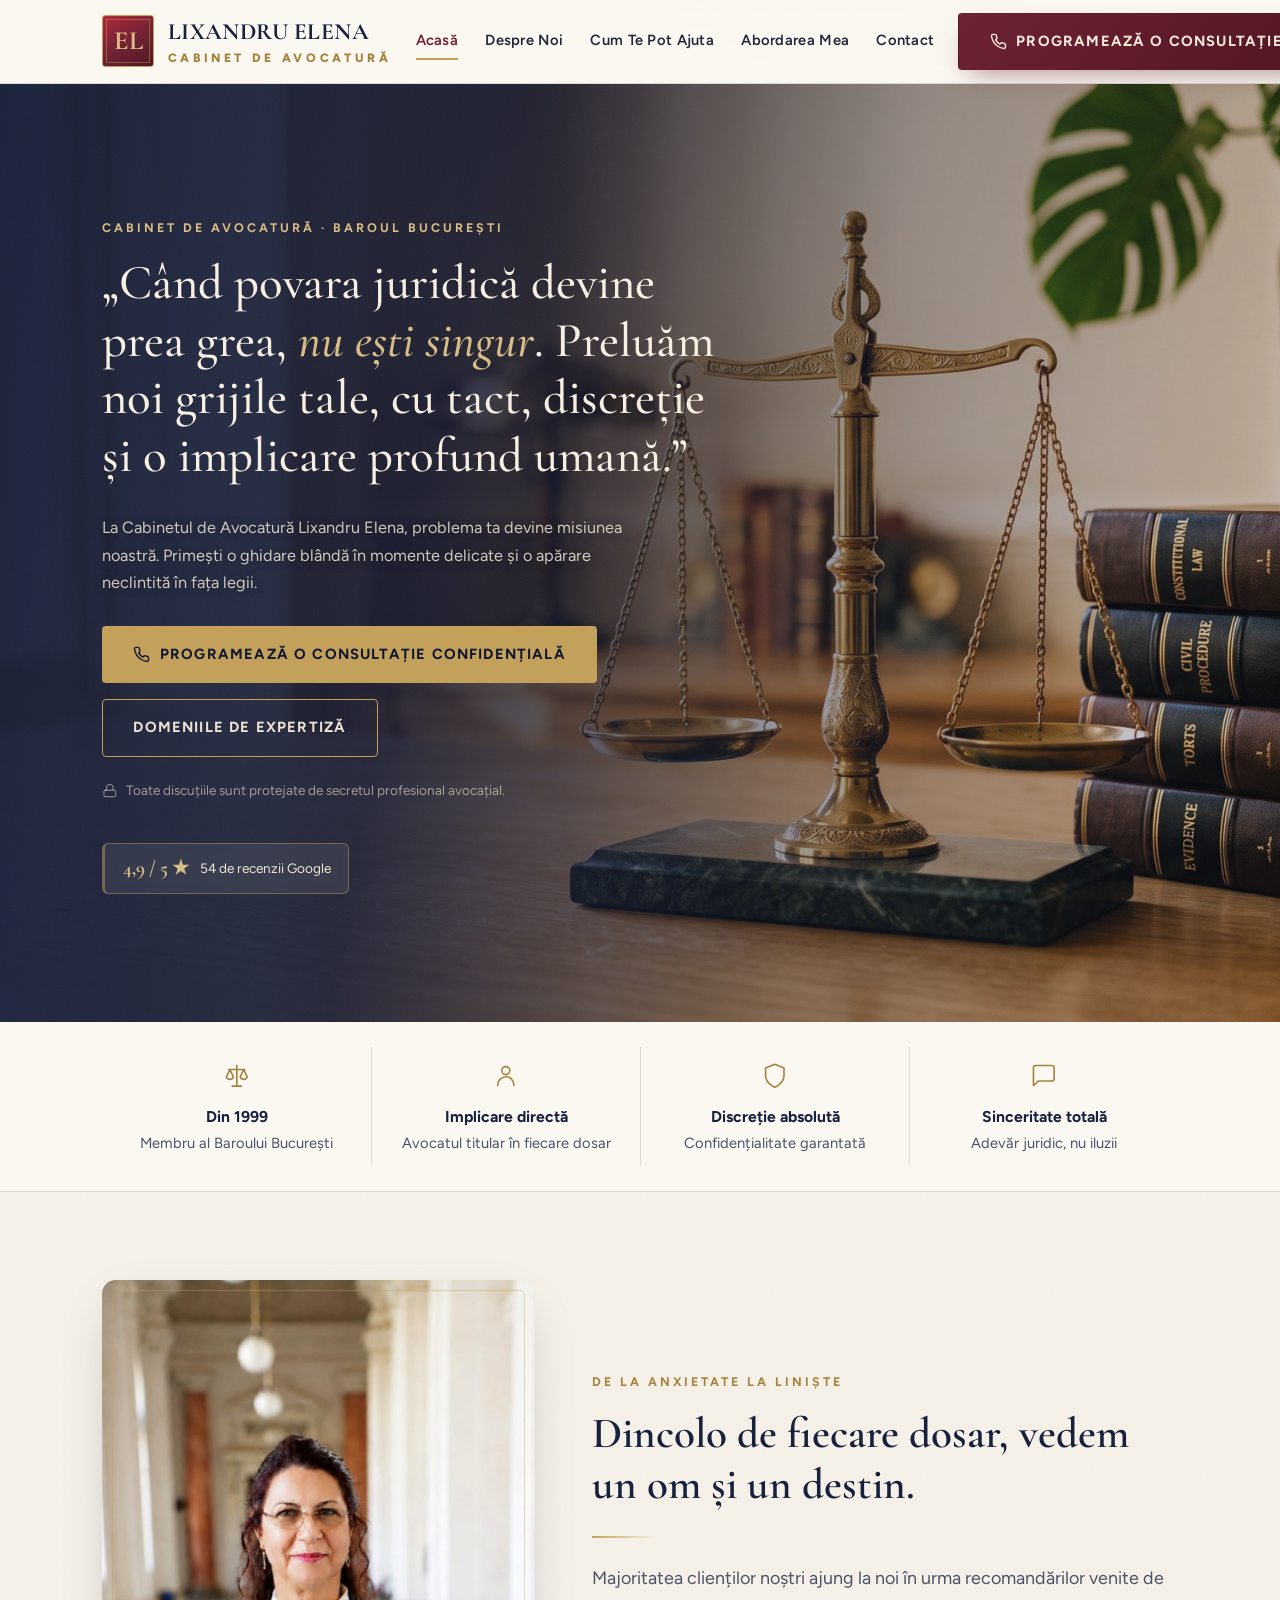
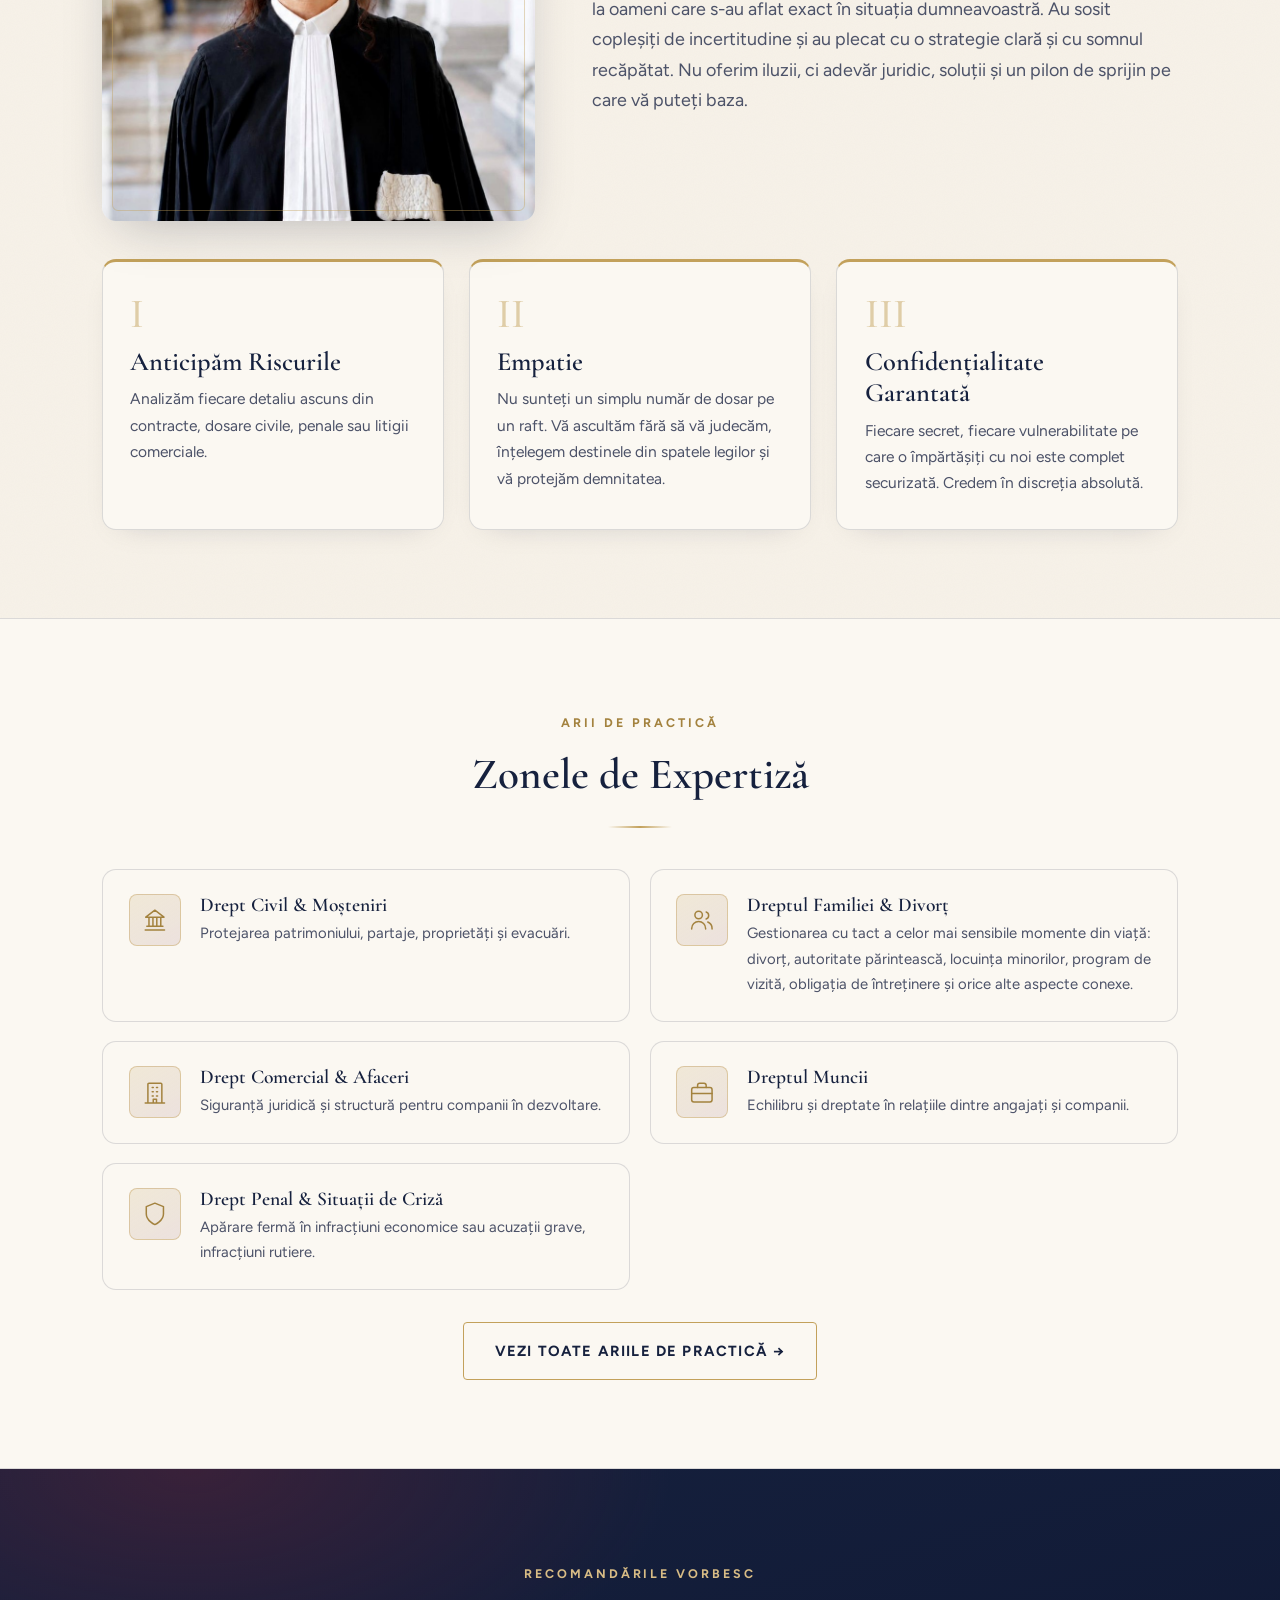
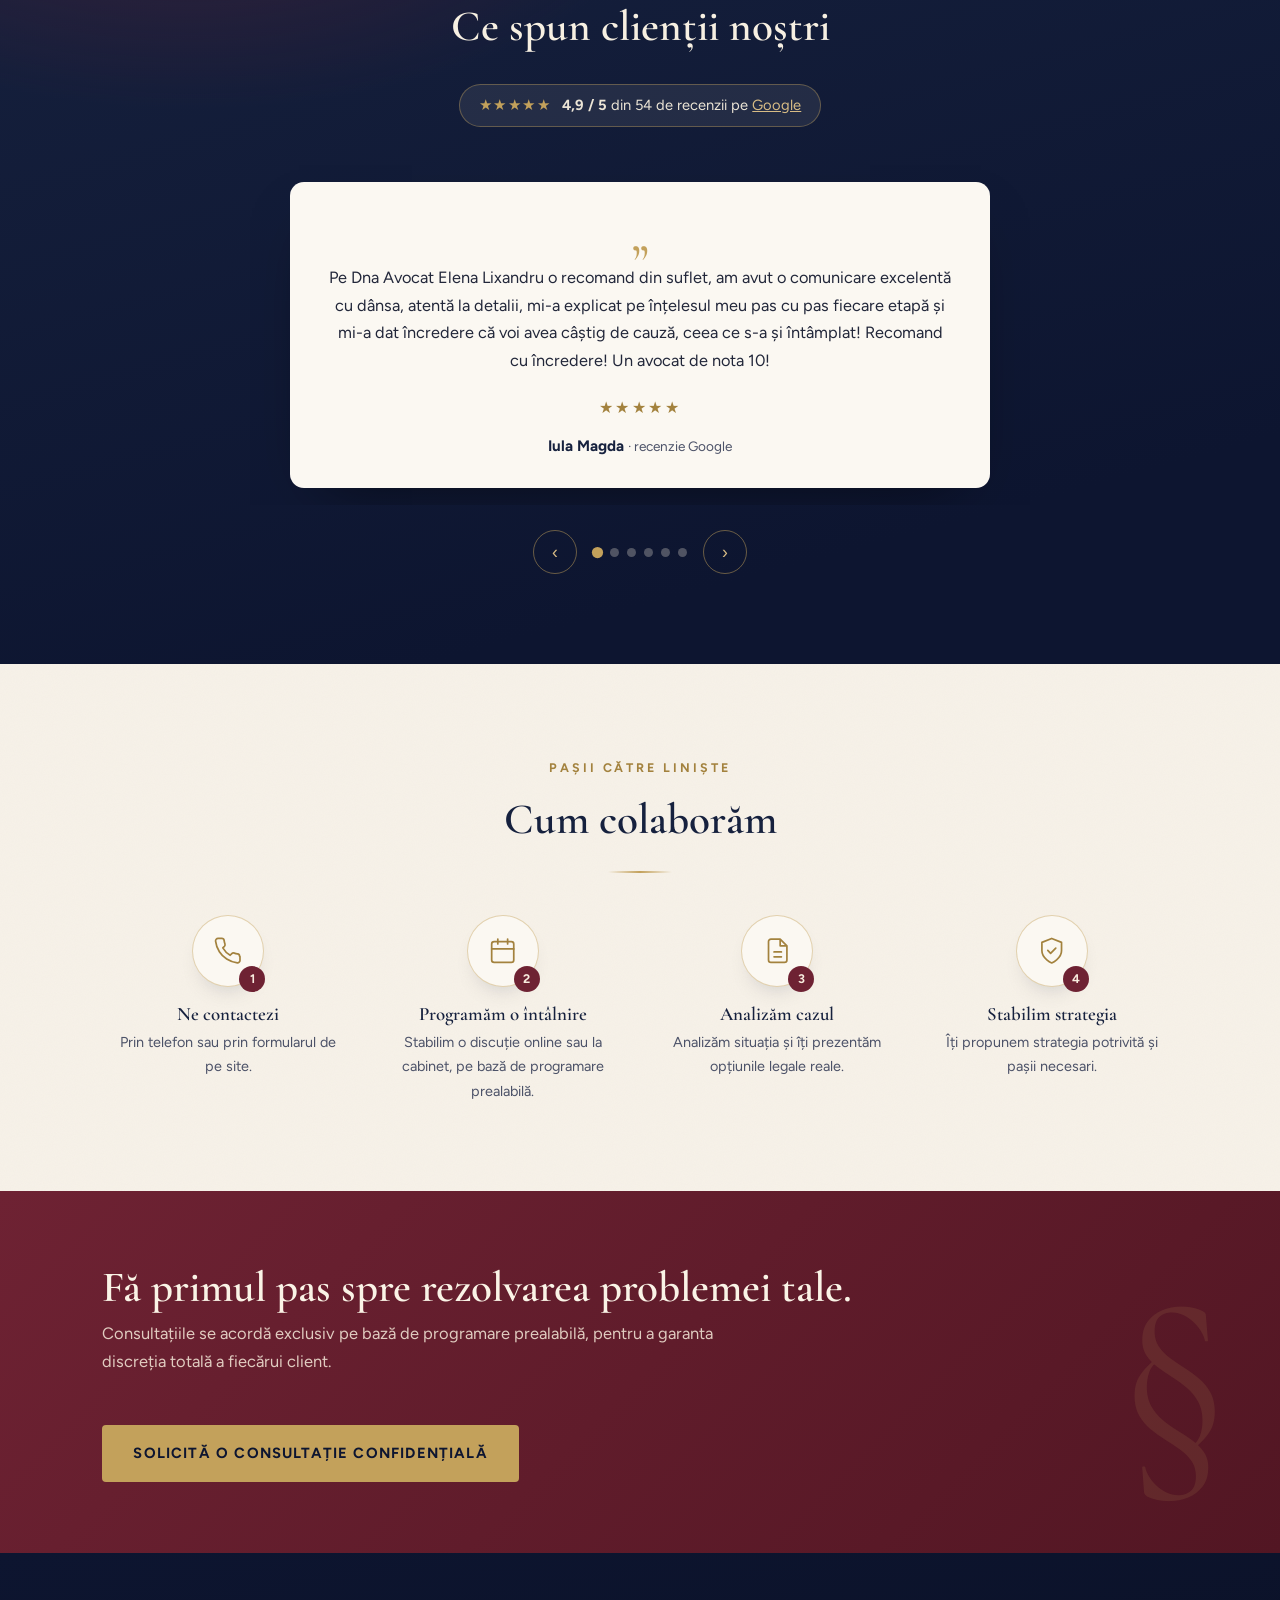
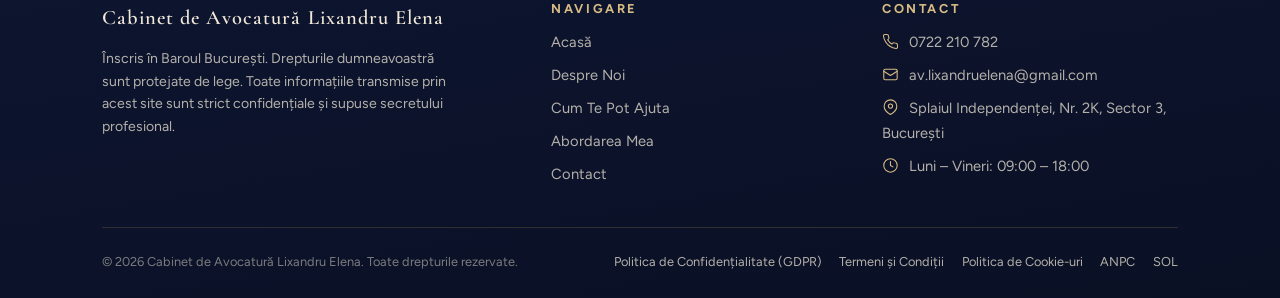
==== commit 86fa9029: "feat: redesign hero + fix nav wrap, adauga fotografii pe pagini secundare - Fix critic: nav-ul din h" ====
--- a/index.html
+++ b/index.html
@@ -50,16 +50,11 @@
           <a class="btn btn-outline" href="servicii.html">Domeniile de expertiză</a>
         </div>
         <p class="hero-note"><svg class="icon" viewBox="0 0 24 24" aria-hidden="true"><rect x="3" y="11" width="18" height="10" rx="2"/><path d="M7 11V7a5 5 0 0 1 10 0v4"/></svg> Toate discuțiile sunt protejate de secretul profesional avocațial.</p>
-      </div>
-      <figure class="hero-figure">
-        <div class="hero-portrait">
-          <img src="img/elena-lixandru.jpg" alt="Elena Lixandru — Cabinet de Avocatură" width="960" height="1140">
-        </div>
         <div class="hero-badge">
           <strong>4,9 / 5 ★</strong>
           54 de recenzii Google
         </div>
-      </figure>
+      </div>
     </div>
   </section>
 
@@ -76,11 +71,16 @@
   <!-- TRANSITION: De la Anxietate la Liniște -->
   <section class="section">
     <div class="wrap">
-      <div class="section-head reveal">
-        <span class="eyebrow">De la Anxietate la Liniște</span>
-        <h2>Dincolo de fiecare dosar, vedem un om și un destin.</h2>
-        <hr class="gold-rule">
-        <p class="lead">Majoritatea clienților noștri ajung la noi în urma recomandărilor venite de la oameni care s-au aflat exact în situația dumneavoastră. Au sosit copleșiți de incertitudine și au plecat cu o strategie clară și cu somnul recăpătat. Nu oferim iluzii, ci adevăr juridic, soluții și un pilon de sprijin pe care vă puteți baza.</p>
+      <div class="transition-grid">
+        <figure class="transition-figure reveal">
+          <img src="img/elena-lixandru-hol.jpg" alt="Elena Lixandru — Cabinet de Avocatură" width="900" height="1125">
+        </figure>
+        <div class="section-head reveal">
+          <span class="eyebrow">De la Anxietate la Liniște</span>
+          <h2>Dincolo de fiecare dosar, vedem un om și un destin.</h2>
+          <hr class="gold-rule">
+          <p class="lead">Majoritatea clienților noștri ajung la noi în urma recomandărilor venite de la oameni care s-au aflat exact în situația dumneavoastră. Au sosit copleșiți de incertitudine și au plecat cu o strategie clară și cu somnul recăpătat. Nu oferim iluzii, ci adevăr juridic, soluții și un pilon de sprijin pe care vă puteți baza.</p>
+        </div>
       </div>
 
       <!-- PILONII -->
--- a/css/style.css
+++ b/css/style.css
@@ -227,6 +227,7 @@
   letter-spacing: 0.02em;
   padding: 0.3rem 0;
   border-bottom: 2px solid transparent;
+  white-space: nowrap;
   transition: color 0.2s ease, border-color 0.2s ease;
 }
 .main-nav a:hover { color: var(--burgundy); }
@@ -256,9 +257,8 @@
   position: relative;
   overflow: hidden;
   background:
-    radial-gradient(900px 500px at 110% 10%, rgba(195, 161, 91, 0.22), transparent 55%),
-    radial-gradient(700px 500px at -10% 110%, rgba(110, 34, 51, 0.35), transparent 60%),
-    linear-gradient(160deg, var(--navy) 0%, var(--navy-deep) 70%);
+    linear-gradient(100deg, rgba(13, 21, 48, 0.95) 0%, rgba(13, 21, 48, 0.88) 34%, rgba(13, 21, 48, 0.42) 64%, rgba(13, 21, 48, 0.14) 100%),
+    url("../img/hero-scales.jpg") center 38% / cover no-repeat;
   color: #ece5d6;
 }
 
@@ -271,13 +271,11 @@
 }
 
 .hero-grid {
-  display: grid;
-  grid-template-columns: minmax(0, 1.15fr) minmax(0, 0.85fr);
-  gap: clamp(2rem, 5vw, 4rem);
-  align-items: center;
-  padding-block: clamp(3.5rem, 8vw, 6.5rem);
   position: relative;
-}
+  padding-block: clamp(3.8rem, 11vw, 8rem);
+}
+
+.hero-copy { max-width: 620px; }
 
 .hero .eyebrow { color: var(--gold-soft); }
 
@@ -290,8 +288,9 @@
 
 .hero-sub {
   font-size: 1.02rem;
-  color: rgba(236, 229, 214, 0.82);
+  color: rgba(236, 229, 214, 0.85);
   max-width: 56ch;
+  text-shadow: 0 1px 12px rgba(0, 0, 0, 0.35);
 }
 
 .hero-actions { display: flex; flex-wrap: wrap; gap: 1rem; margin-top: 1.8rem; }
@@ -307,38 +306,22 @@
   gap: 0.5rem;
 }
 
-.hero-figure { position: relative; }
-
-.hero-portrait {
-  position: relative;
-  border-radius: 8px;
-  overflow: hidden;
-  box-shadow: 0 30px 70px -30px rgba(0, 0, 0, 0.6);
-}
-.hero-portrait::after {
-  content: "";
-  position: absolute;
-  inset: 12px;
-  border: 1px solid rgba(195, 161, 91, 0.55);
-  border-radius: 4px;
-  pointer-events: none;
-}
-.hero-portrait img { width: 100%; height: 100%; object-fit: cover; }
-
 .hero-badge {
-  position: absolute;
-  left: -18px;
-  bottom: 26px;
-  background: var(--paper);
-  color: var(--navy);
-  border-left: 3px solid var(--gold);
-  padding: 0.8rem 1.1rem;
+  display: inline-flex;
+  align-items: center;
+  gap: 0.7rem;
+  margin-top: 1.6rem;
+  background: rgba(251, 248, 242, 0.08);
+  color: #ece5d6;
+  border: 1px solid rgba(195, 161, 91, 0.45);
+  border-left-width: 3px;
+  padding: 0.7rem 1.1rem;
   border-radius: 6px;
-  box-shadow: var(--shadow);
   font-size: 0.85rem;
-  line-height: 1.45;
-}
-.hero-badge strong { font-family: var(--font-display); font-size: 1.25rem; display: block; }
+  line-height: 1.4;
+  backdrop-filter: blur(4px);
+}
+.hero-badge strong { font-family: var(--font-display); font-size: 1.2rem; color: var(--gold-soft); }
 
 /* ---------- Trust strip ---------- */
 
@@ -371,6 +354,34 @@
 .section-head.centered { margin: 0 auto 2.6rem; text-align: center; }
 
 .lead { font-size: 1.12rem; color: var(--ink-soft); }
+
+/* ---------- Transition (home page, photo + lead text) ---------- */
+
+.transition-grid {
+  display: grid;
+  grid-template-columns: minmax(0, 0.85fr) minmax(0, 1.15fr);
+  gap: clamp(2rem, 5vw, 3.6rem);
+  align-items: center;
+}
+
+.transition-figure {
+  margin: 0;
+  border-radius: var(--radius);
+  overflow: hidden;
+  box-shadow: var(--shadow);
+  position: relative;
+}
+.transition-figure::after {
+  content: "";
+  position: absolute;
+  inset: 10px;
+  border: 1px solid rgba(195, 161, 91, 0.4);
+  border-radius: 6px;
+  pointer-events: none;
+}
+.transition-figure img { width: 100%; height: 100%; object-fit: cover; display: block; }
+
+.transition-grid .section-head { max-width: none; }
 
 /* ---------- Pillars ---------- */
 
@@ -624,10 +635,18 @@
     linear-gradient(160deg, var(--navy) 0%, var(--navy-deep) 75%);
   color: #ece5d6;
   padding: clamp(3rem, 7vw, 5rem) 0;
+  position: relative;
+  overflow: hidden;
 }
 .page-hero h1 { color: #f7f0e2; max-width: 22ch; }
 .page-hero .eyebrow { color: var(--gold-soft); }
 .page-hero .lead { color: rgba(236, 229, 214, 0.8); max-width: 65ch; }
+
+.page-hero-photo {
+  background:
+    linear-gradient(100deg, rgba(13, 21, 48, 0.93) 0%, rgba(13, 21, 48, 0.82) 40%, rgba(13, 21, 48, 0.55) 75%, rgba(13, 21, 48, 0.35) 100%),
+    url("../img/hero-scales.jpg") center 42% / cover no-repeat;
+}
 
 .prose { max-width: 800px; }
 .prose ul { padding-left: 1.2rem; }
@@ -859,28 +878,10 @@
 
 /* ---------- Responsive ---------- */
 
-@media (max-width: 980px) {
-  .hero-grid { grid-template-columns: 1fr; gap: 1.6rem; }
-  .hero-figure { max-width: 480px; }
-  .hero-portrait { display: none; }
-  .hero-figure { max-width: none; margin: 0; }
-  .hero-badge {
-    position: static;
-    display: inline-flex;
-    align-items: center;
-    gap: 0.6rem;
-    background: rgba(251, 248, 242, 0.06);
-    color: #ece5d6;
-    border: 1px solid rgba(195, 161, 91, 0.45);
-    border-left-width: 3px;
-    box-shadow: none;
-  }
-  .hero-badge strong { color: var(--gold-soft); display: inline; font-size: 1.1rem; margin-right: 0.4rem; }
-  .pillars { grid-template-columns: 1fr; }
-  .steps { grid-template-columns: repeat(2, 1fr); gap: 2rem 1.2rem; }
-  .footer-grid { grid-template-columns: 1fr 1fr; }
-  .contact-grid { grid-template-columns: 1fr; }
-
+/* Header/nav collapses to the hamburger menu earlier than the content
+   breakpoint below — brand lockup + 5 nav links + CTA need more room
+   than .wrap's 1140px cap gives them, so this must not be tied to 980px. */
+@media (max-width: 1240px) {
   .main-nav {
     position: fixed;
     inset: 0 0 auto 0;
@@ -896,13 +897,23 @@
     transition: transform 0.35s ease;
   }
   .main-nav.open { transform: translateY(0); }
-  .main-nav a { padding: 0.85rem 0.2rem; border-bottom: 1px solid var(--line); }
+  .main-nav a { padding: 0.85rem 0.2rem; border-bottom: 1px solid var(--line); white-space: normal; }
   .main-nav a.active { border-bottom-color: var(--gold); }
   .nav-toggle { display: flex; }
   .nav-toggle.open span:nth-child(1) { transform: translateY(7px) rotate(45deg); }
   .nav-toggle.open span:nth-child(2) { opacity: 0; }
   .nav-toggle.open span:nth-child(3) { transform: translateY(-7px) rotate(-45deg); }
   .header-cta { display: none; }
+}
+
+@media (max-width: 980px) {
+  .hero-copy { max-width: none; }
+  .transition-grid { grid-template-columns: 1fr; gap: 1.8rem; }
+  .transition-figure { max-width: 340px; margin: 0 auto; }
+  .pillars { grid-template-columns: 1fr; }
+  .steps { grid-template-columns: repeat(2, 1fr); gap: 2rem 1.2rem; }
+  .footer-grid { grid-template-columns: 1fr 1fr; }
+  .contact-grid { grid-template-columns: 1fr; }
 }
 
 @media (max-width: 640px) {
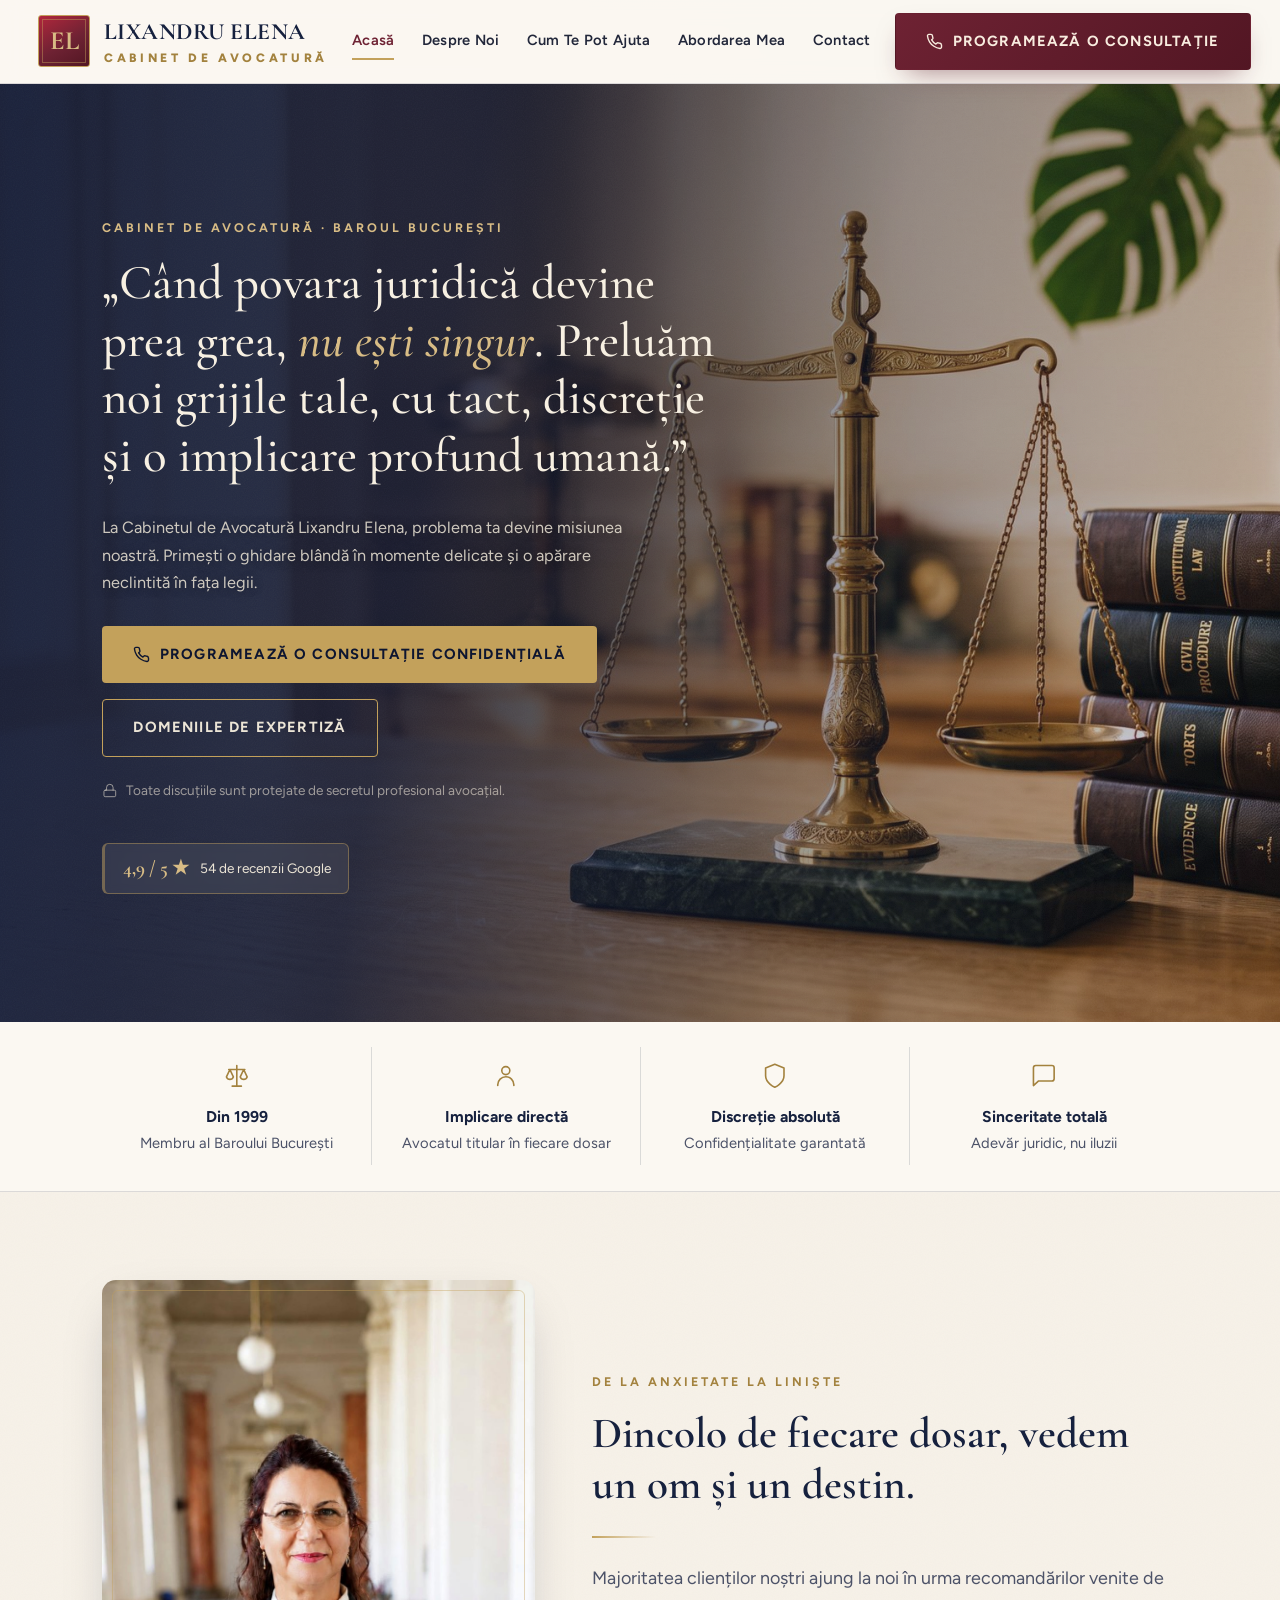
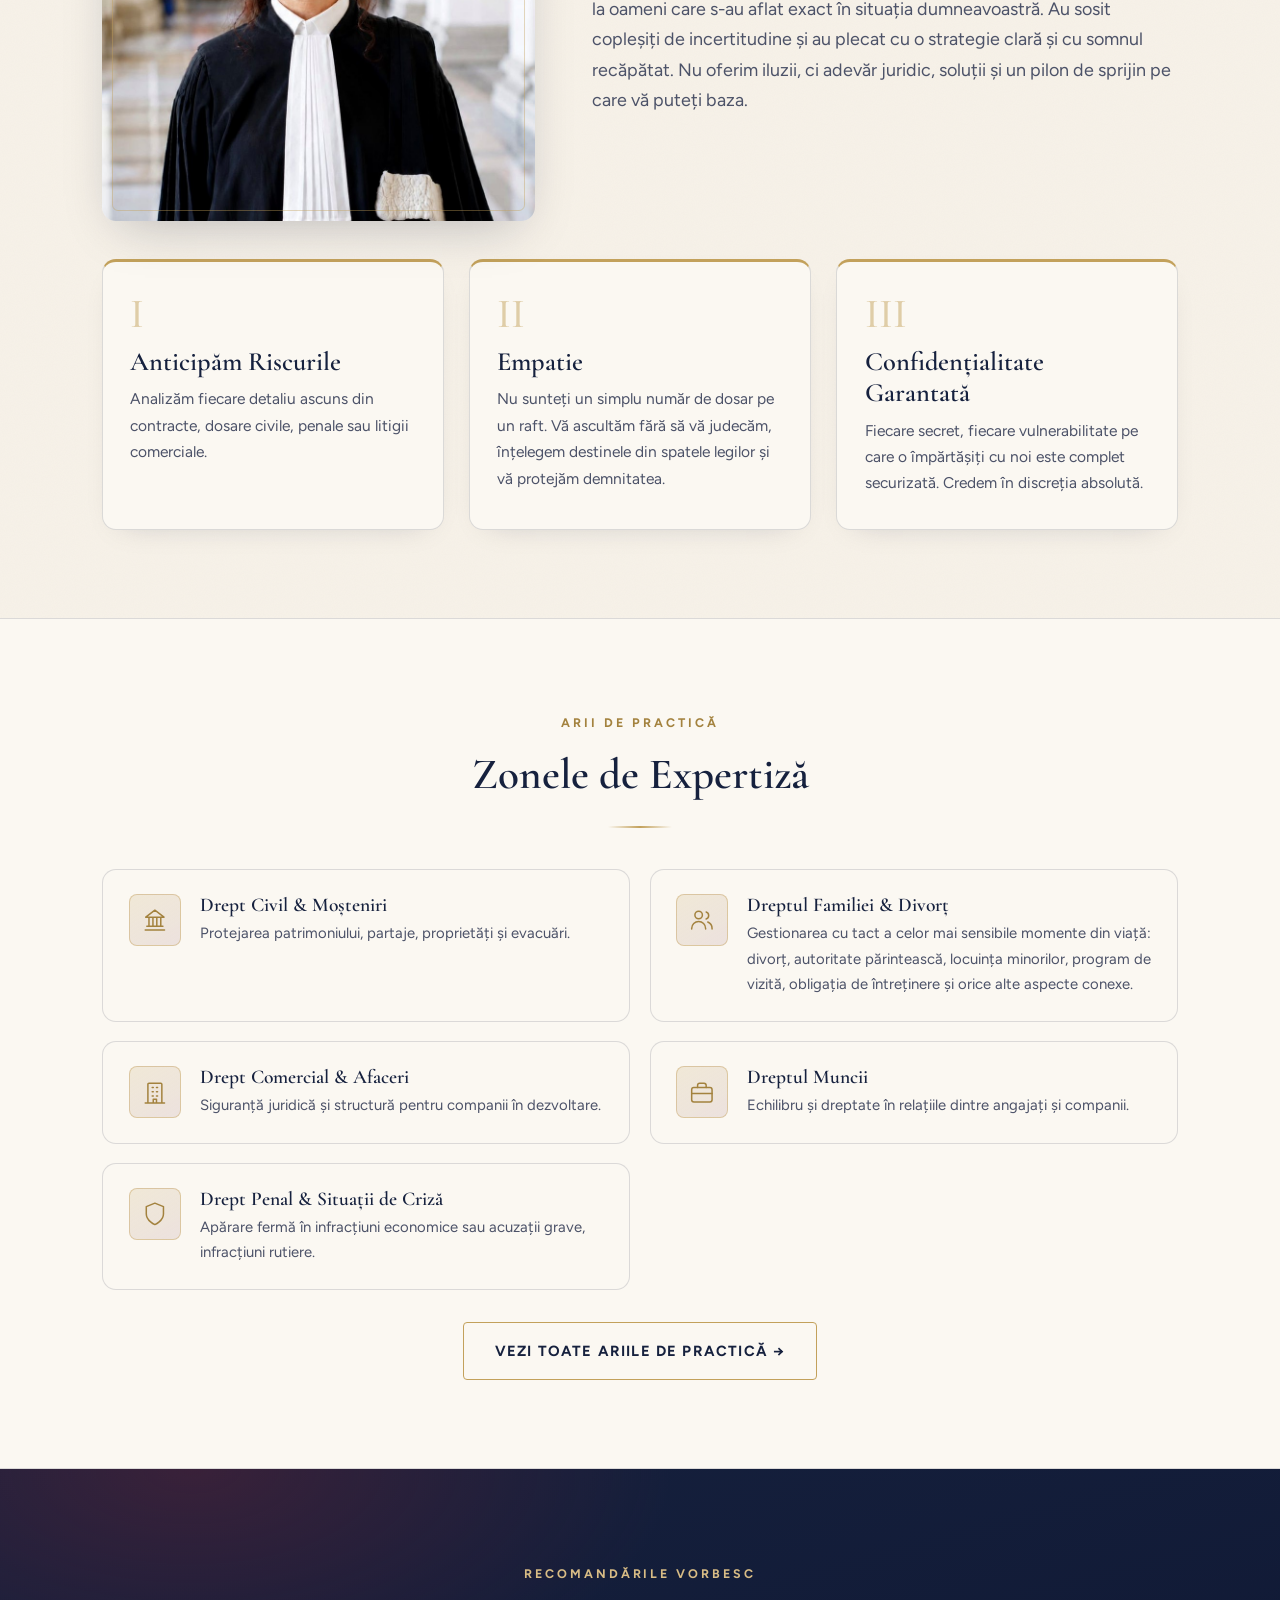
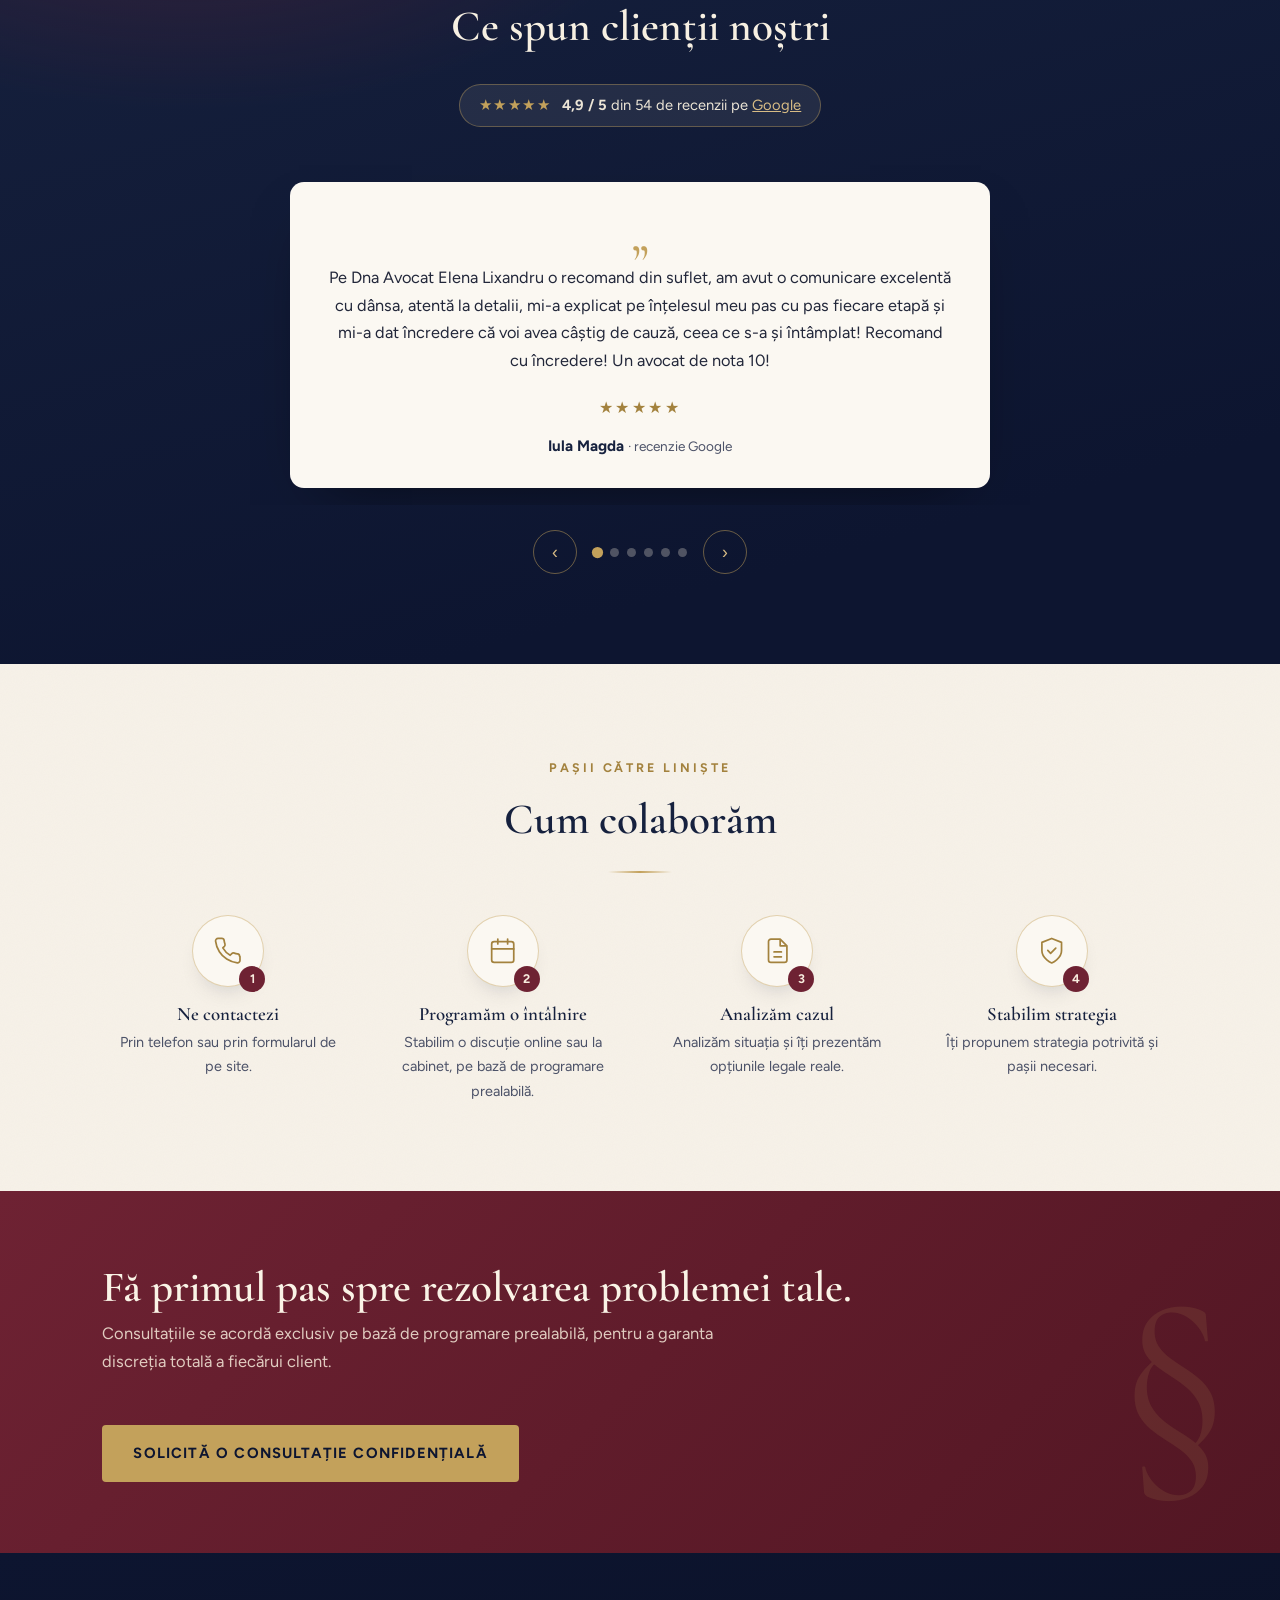
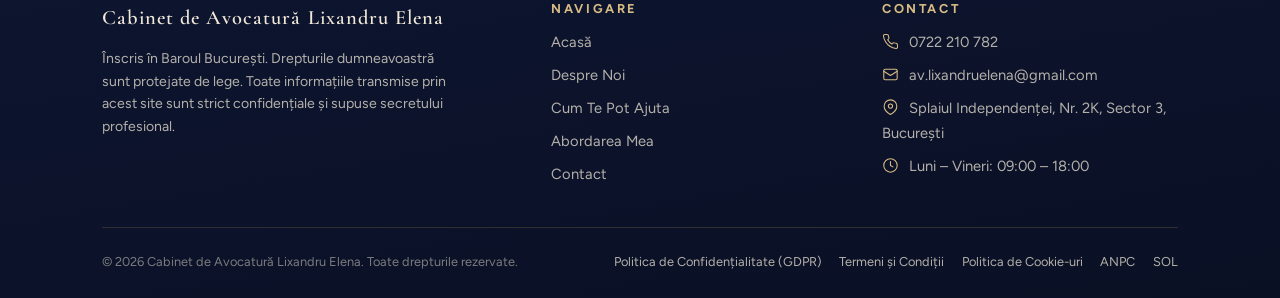
==== commit c927eddf: "fix: header spans full page width, logo/CTA sit at true corners Co-Authored-By: Claude Sonnet 5 <nor" ====
--- a/index.html
+++ b/index.html
@@ -14,7 +14,7 @@
 <body>
 
 <header class="site-header">
-  <div class="wrap header-inner">
+  <div class="header-inner">
     <a class="brand" href="index.html" aria-label="Cabinet de Avocatură Lixandru Elena — Acasă">
       <span class="brand-monogram">EL</span>
       <span class="brand-text">
--- a/css/style.css
+++ b/css/style.css
@@ -160,12 +160,16 @@
 }
 
 .header-inner {
-  display: flex;
+  display: grid;
+  grid-template-columns: 1fr auto 1fr;
   align-items: center;
-  justify-content: space-between;
   gap: 1.5rem;
   padding-block: 0.8rem;
-}
+  padding-inline: clamp(1.1rem, 4vw, 2.4rem);
+}
+.header-inner .brand { justify-self: start; }
+.header-inner .main-nav { justify-self: center; }
+.header-inner .header-cta { justify-self: end; }
 
 .brand { display: flex; align-items: center; gap: 0.85rem; }
 
@@ -658,10 +662,26 @@
   border-left: 3px solid var(--gold);
   border-radius: 0 var(--radius) var(--radius) 0;
   padding: 1.4rem 1.7rem;
+  box-shadow: 0 12px 30px -22px rgba(13, 21, 48, 0.3);
+}
+.callout p:last-child { margin-bottom: 0; }
+
+.callout-media {
+  display: grid;
+  grid-template-columns: 1fr 130px;
+  gap: 1.4rem;
+  align-items: center;
   margin: 2rem 0;
-  box-shadow: 0 12px 30px -22px rgba(13, 21, 48, 0.3);
-}
-.callout p:last-child { margin-bottom: 0; }
+}
+.callout-media .callout { margin: 0; }
+.callout-figure {
+  margin: 0;
+  border-radius: var(--radius);
+  overflow: hidden;
+  box-shadow: var(--shadow);
+  aspect-ratio: 4 / 5;
+}
+.callout-figure img { width: 100%; height: 100%; object-fit: cover; display: block; }
 
 /* ---------- Practice areas (servicii) ---------- */
 
@@ -927,6 +947,8 @@
   .method::before { border-right: 0; border-bottom: 1px solid var(--line); padding: 0 0 0.6rem; }
   .practice-block { grid-template-columns: 1fr; }
   .cta-band::before { display: none; }
+  .callout-media { grid-template-columns: 1fr; }
+  .callout-figure { max-width: 200px; margin: 0 auto; order: -1; }
 
   .hero-grid { padding-block: 2.6rem 2.8rem; }
   .hero h1 { font-size: clamp(1.55rem, 6.4vw, 1.9rem); }
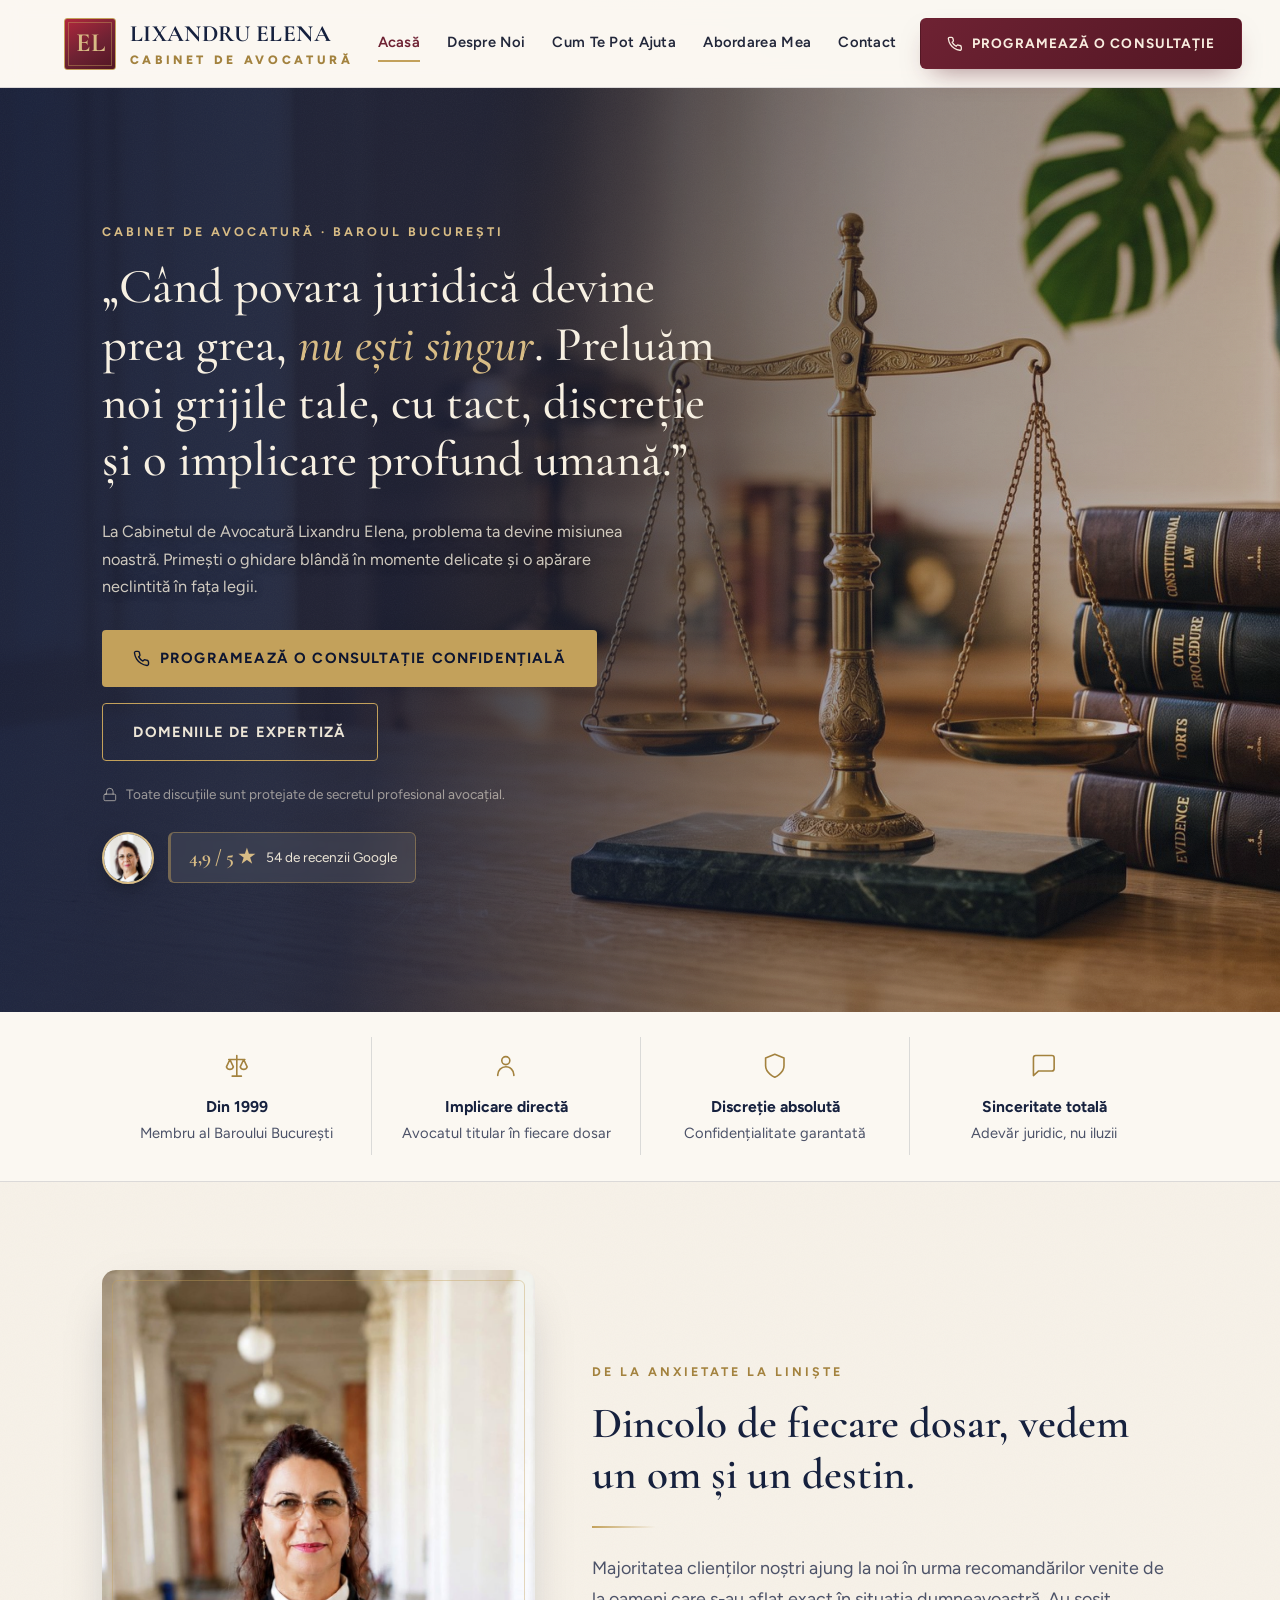
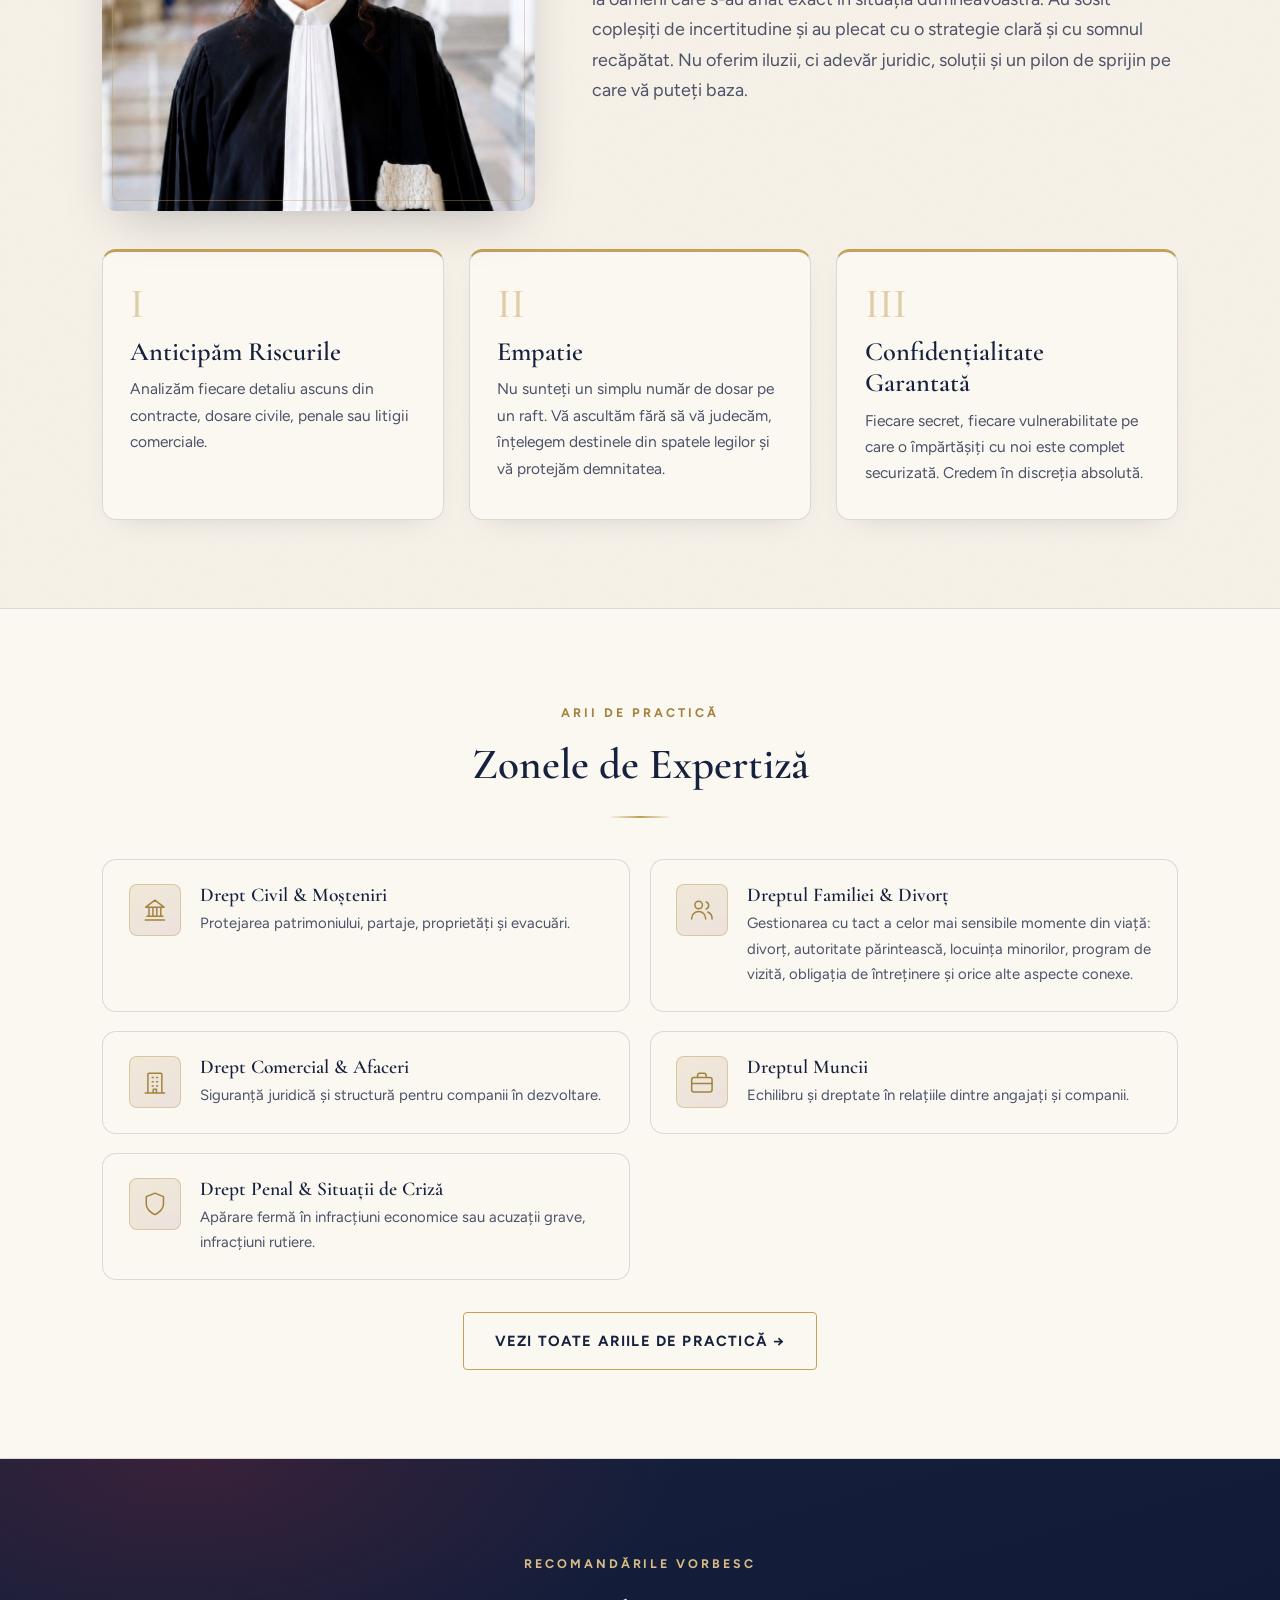
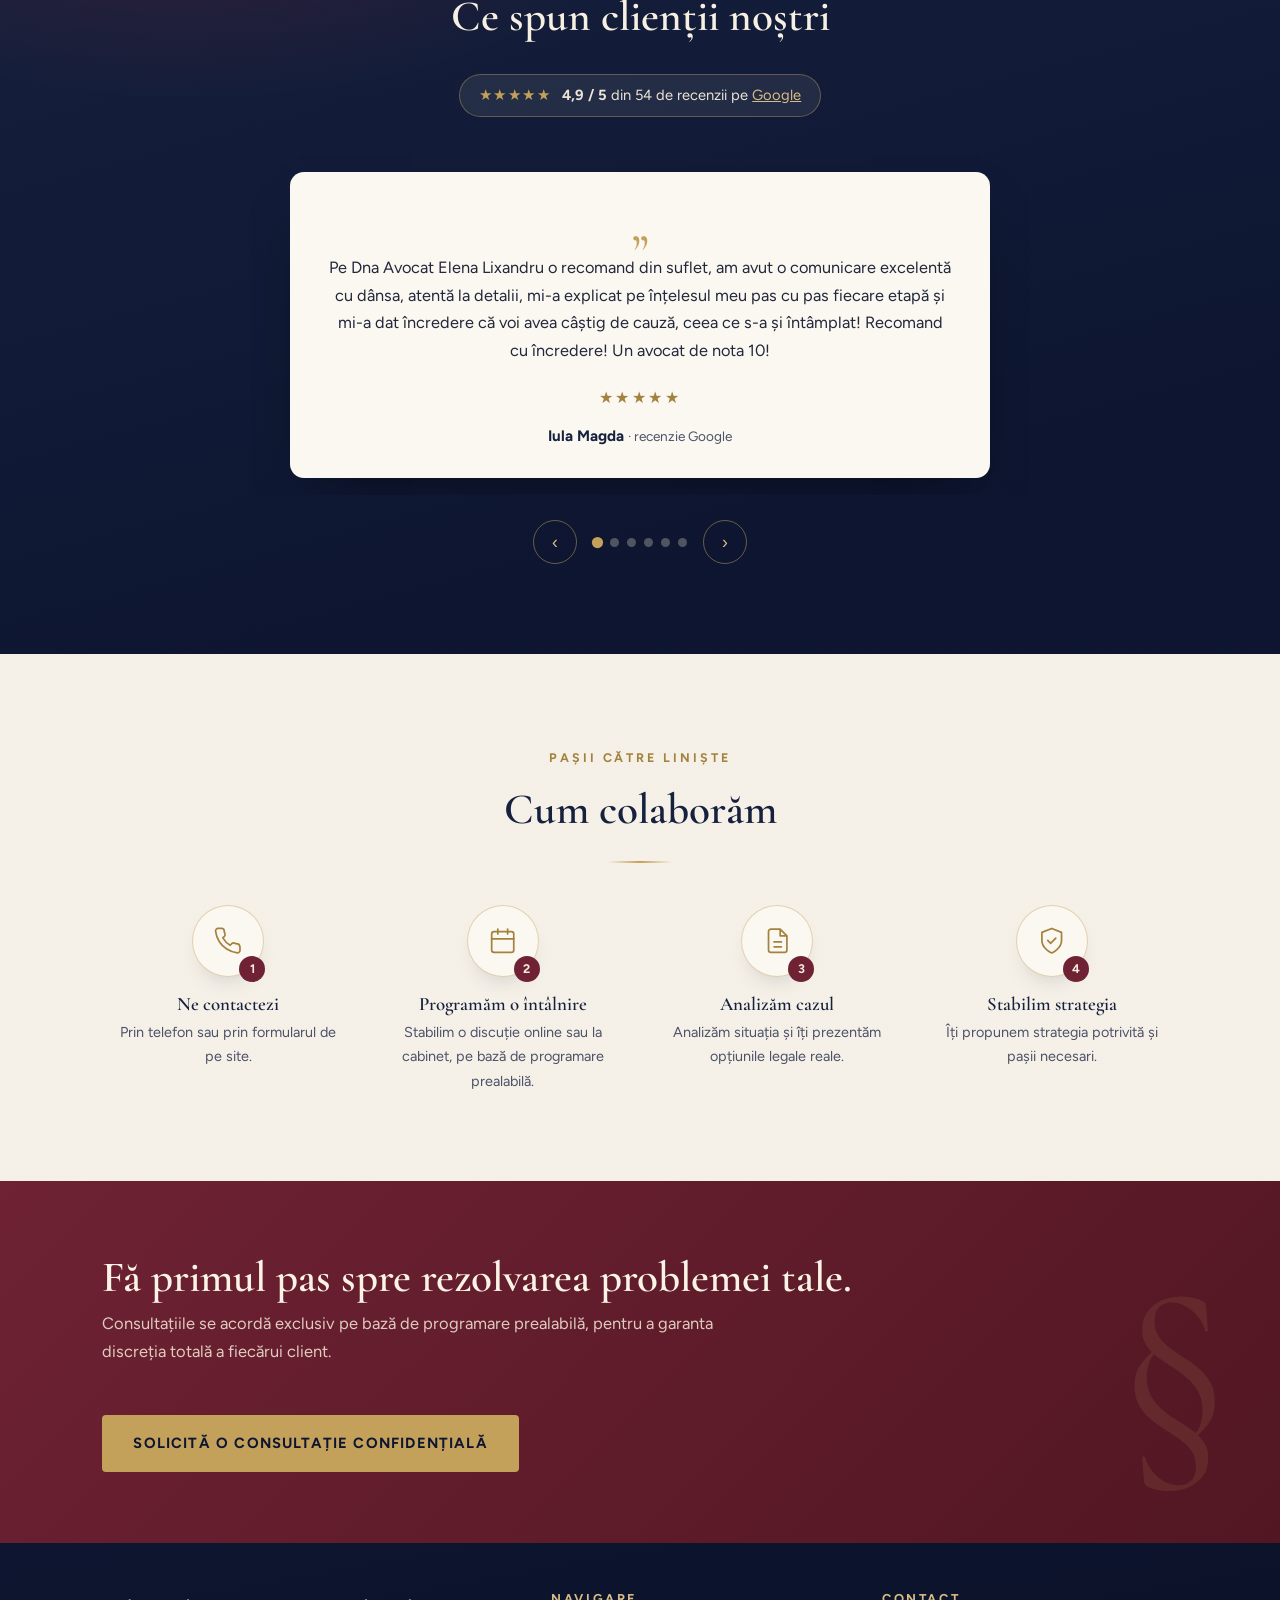
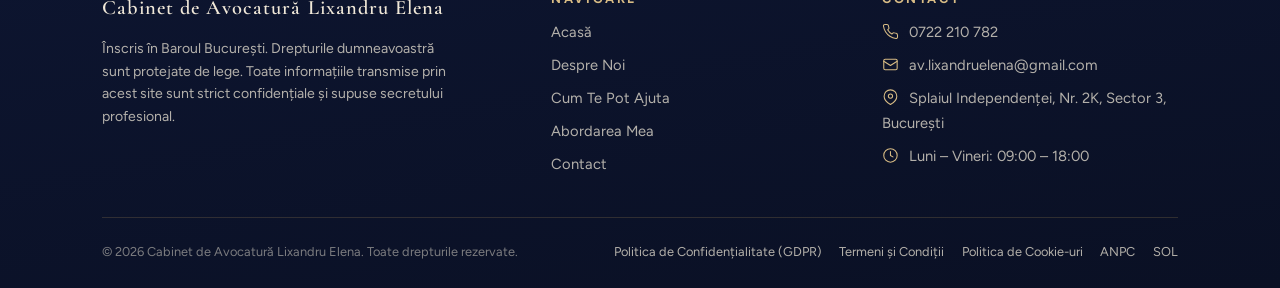
==== commit cc895f33: "feat: small discrete circular photo in Acasa hero, next to review badge Co-Authored-By: Claude Sonne" ====
--- a/index.html
+++ b/index.html
@@ -50,9 +50,14 @@
           <a class="btn btn-outline" href="servicii.html">Domeniile de expertiză</a>
         </div>
         <p class="hero-note"><svg class="icon" viewBox="0 0 24 24" aria-hidden="true"><rect x="3" y="11" width="18" height="10" rx="2"/><path d="M7 11V7a5 5 0 0 1 10 0v4"/></svg> Toate discuțiile sunt protejate de secretul profesional avocațial.</p>
-        <div class="hero-badge">
-          <strong>4,9 / 5 ★</strong>
-          54 de recenzii Google
+        <div class="hero-signature">
+          <figure class="hero-thumb">
+            <img src="img/elena-lixandru-hero-badge.jpg" alt="Elena Lixandru" width="80" height="80">
+          </figure>
+          <div class="hero-badge">
+            <strong>4,9 / 5 ★</strong>
+            54 de recenzii Google
+          </div>
         </div>
       </div>
     </div>
--- a/css/style.css
+++ b/css/style.css
@@ -164,8 +164,8 @@
   grid-template-columns: 1fr auto 1fr;
   align-items: center;
   gap: 1.5rem;
-  padding-block: 0.8rem;
-  padding-inline: clamp(1.1rem, 4vw, 2.4rem);
+  padding-block: 1.1rem;
+  padding-inline: clamp(1.8rem, 6vw, 4rem);
 }
 .header-inner .brand { justify-self: start; }
 .header-inner .main-nav { justify-self: center; }
@@ -237,7 +237,12 @@
 .main-nav a:hover { color: var(--burgundy); }
 .main-nav a.active { color: var(--burgundy); border-bottom-color: var(--gold); }
 
-.header-cta { white-space: nowrap; }
+.header-cta {
+  white-space: nowrap;
+  padding: 0.8rem 1.6rem;
+  font-size: 0.85rem;
+  border-radius: 6px;
+}
 
 .nav-toggle {
   display: none;
@@ -310,11 +315,30 @@
   gap: 0.5rem;
 }
 
+.hero-signature {
+  display: flex;
+  align-items: center;
+  flex-wrap: wrap;
+  gap: 0.9rem;
+  margin-top: 1.6rem;
+}
+
+.hero-thumb {
+  flex: none;
+  width: 52px;
+  height: 52px;
+  margin: 0;
+  border-radius: 50%;
+  overflow: hidden;
+  border: 2px solid var(--gold-soft);
+  box-shadow: 0 8px 20px -8px rgba(0, 0, 0, 0.5);
+}
+.hero-thumb img { width: 100%; height: 100%; object-fit: cover; display: block; }
+
 .hero-badge {
   display: inline-flex;
   align-items: center;
   gap: 0.7rem;
-  margin-top: 1.6rem;
   background: rgba(251, 248, 242, 0.08);
   color: #ece5d6;
   border: 1px solid rgba(195, 161, 91, 0.45);
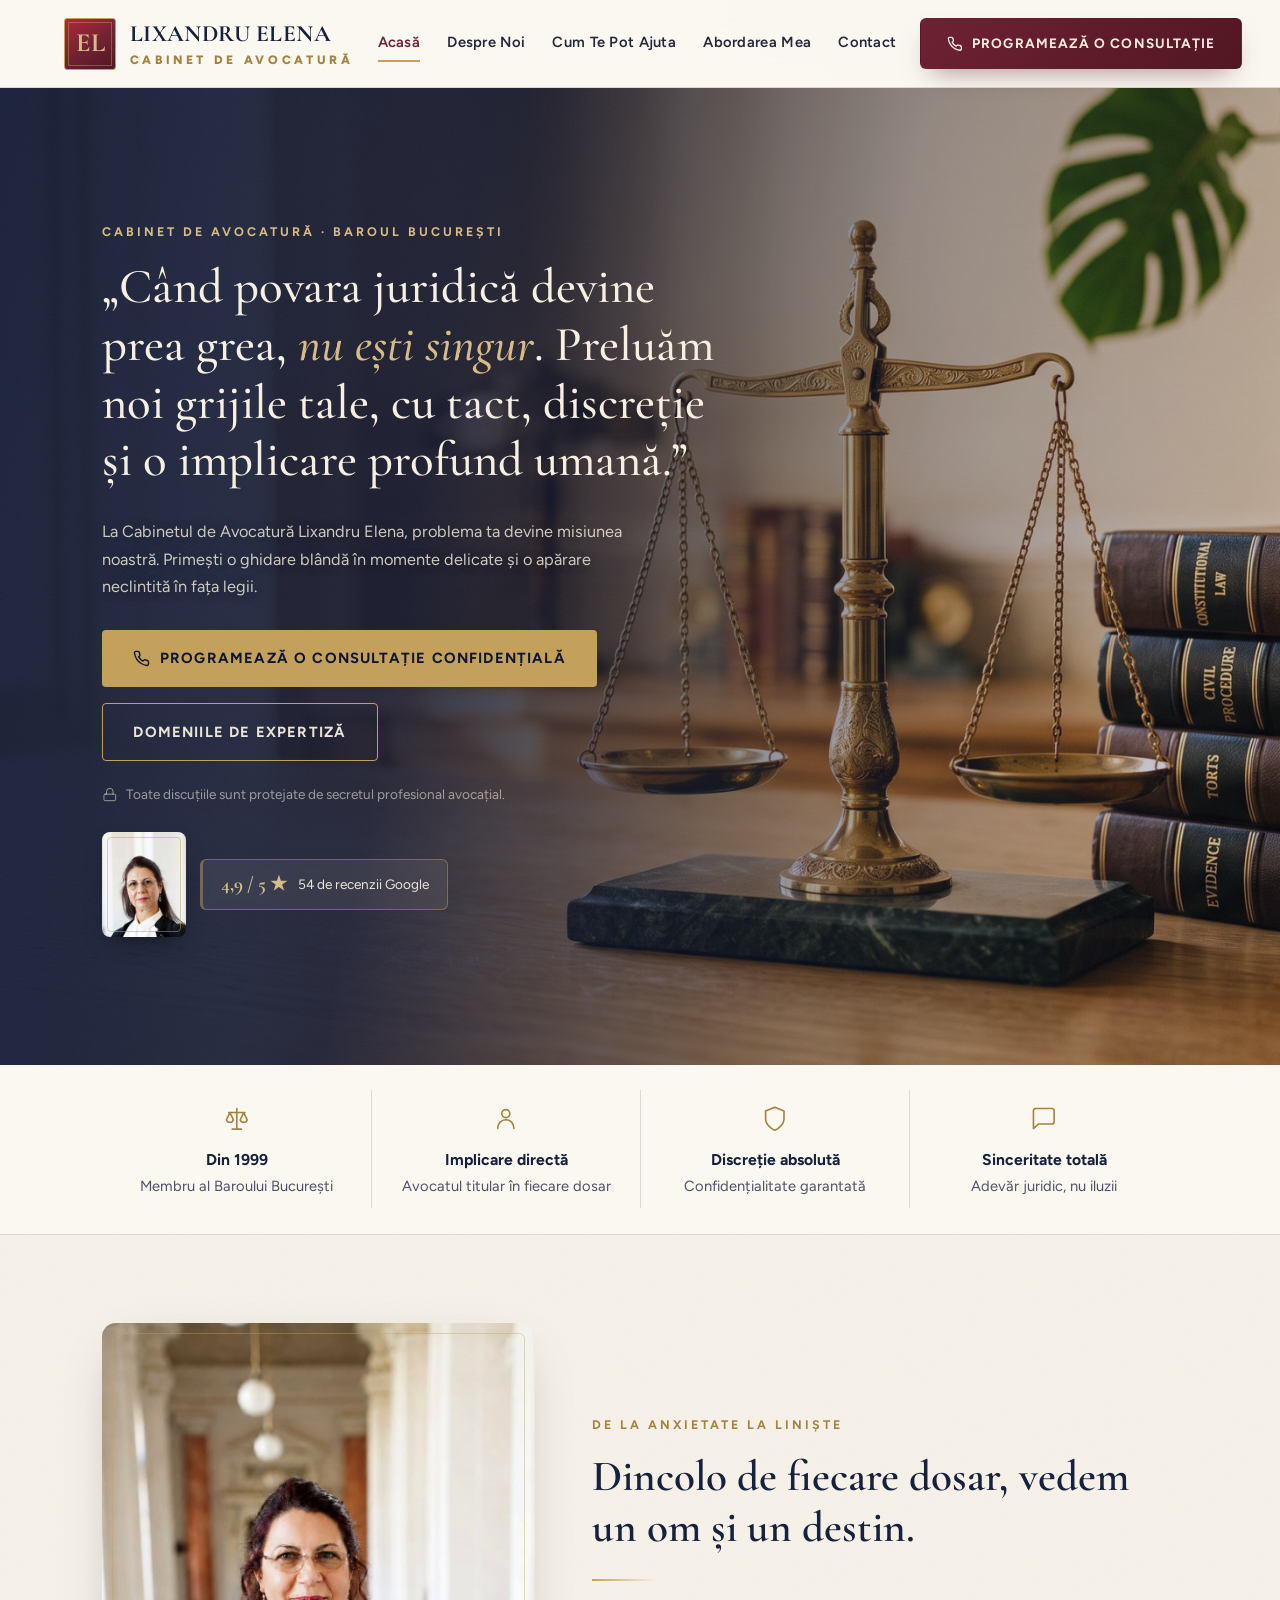
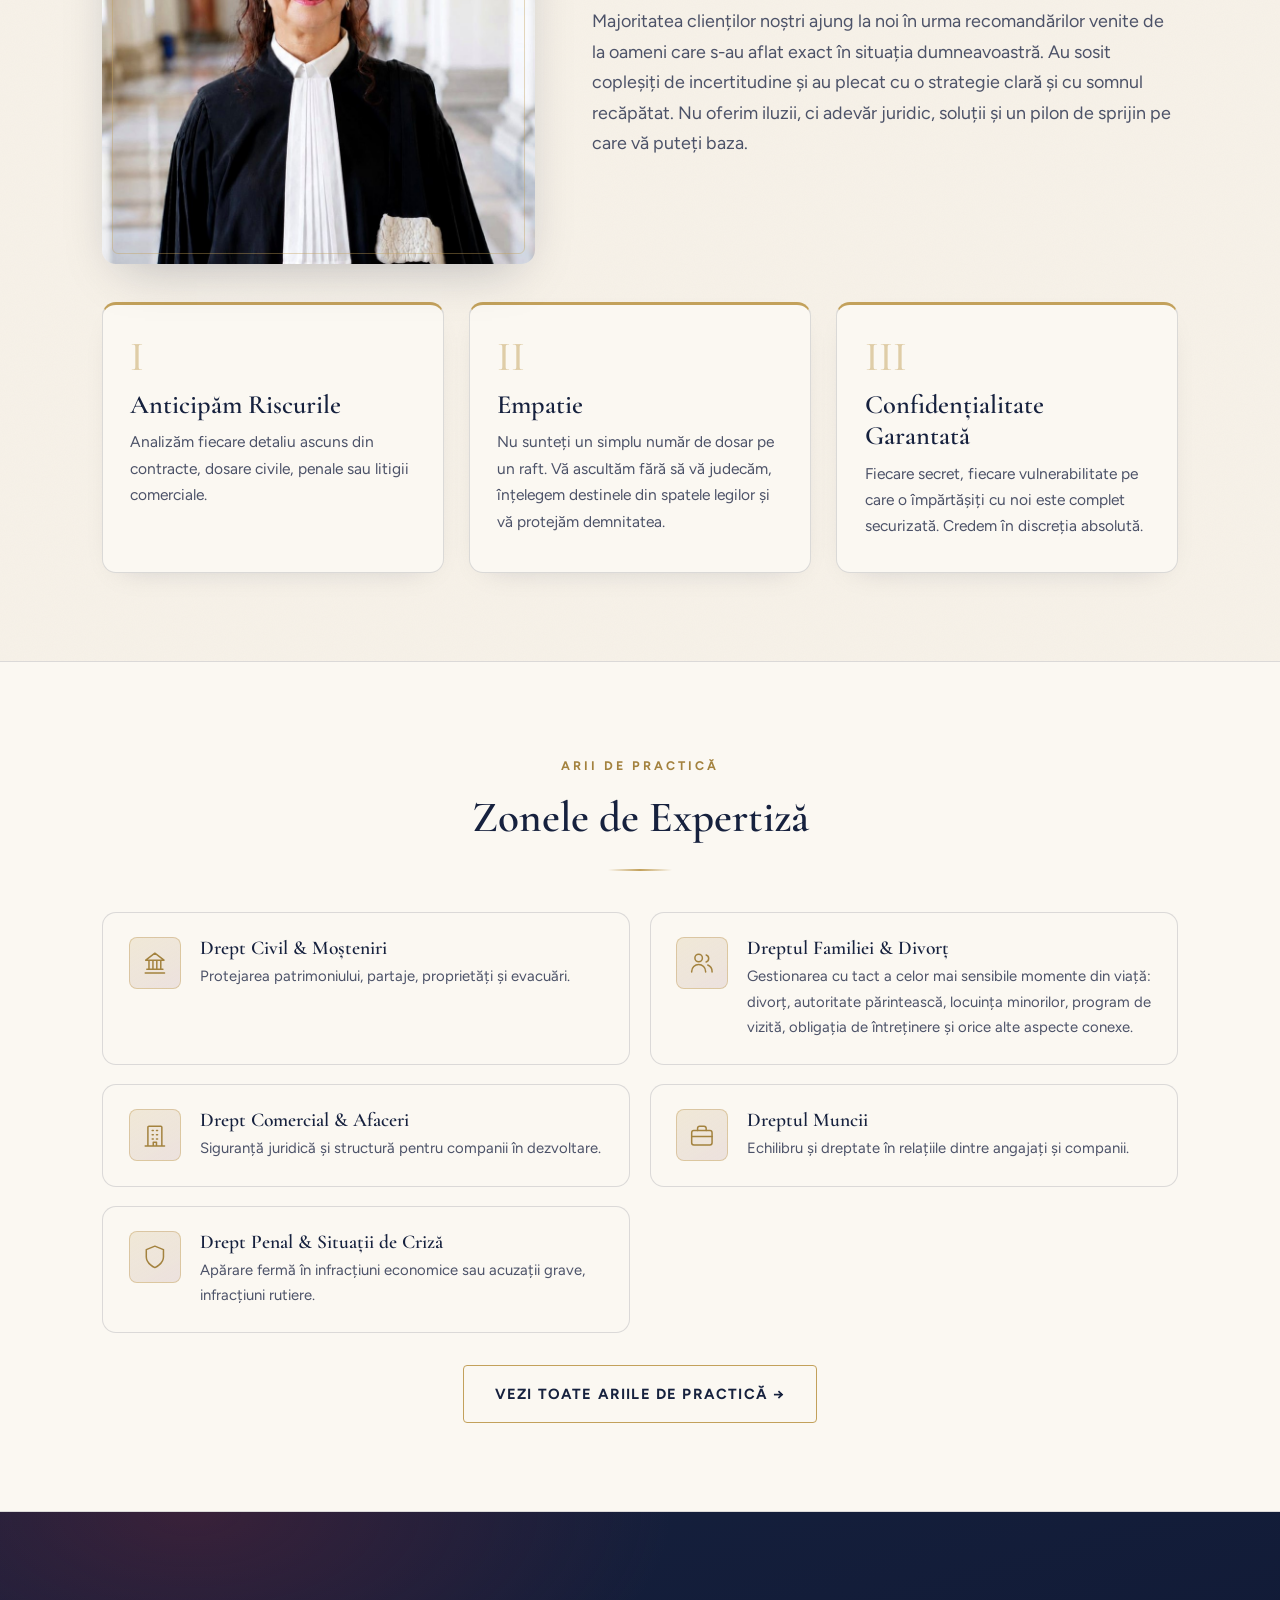
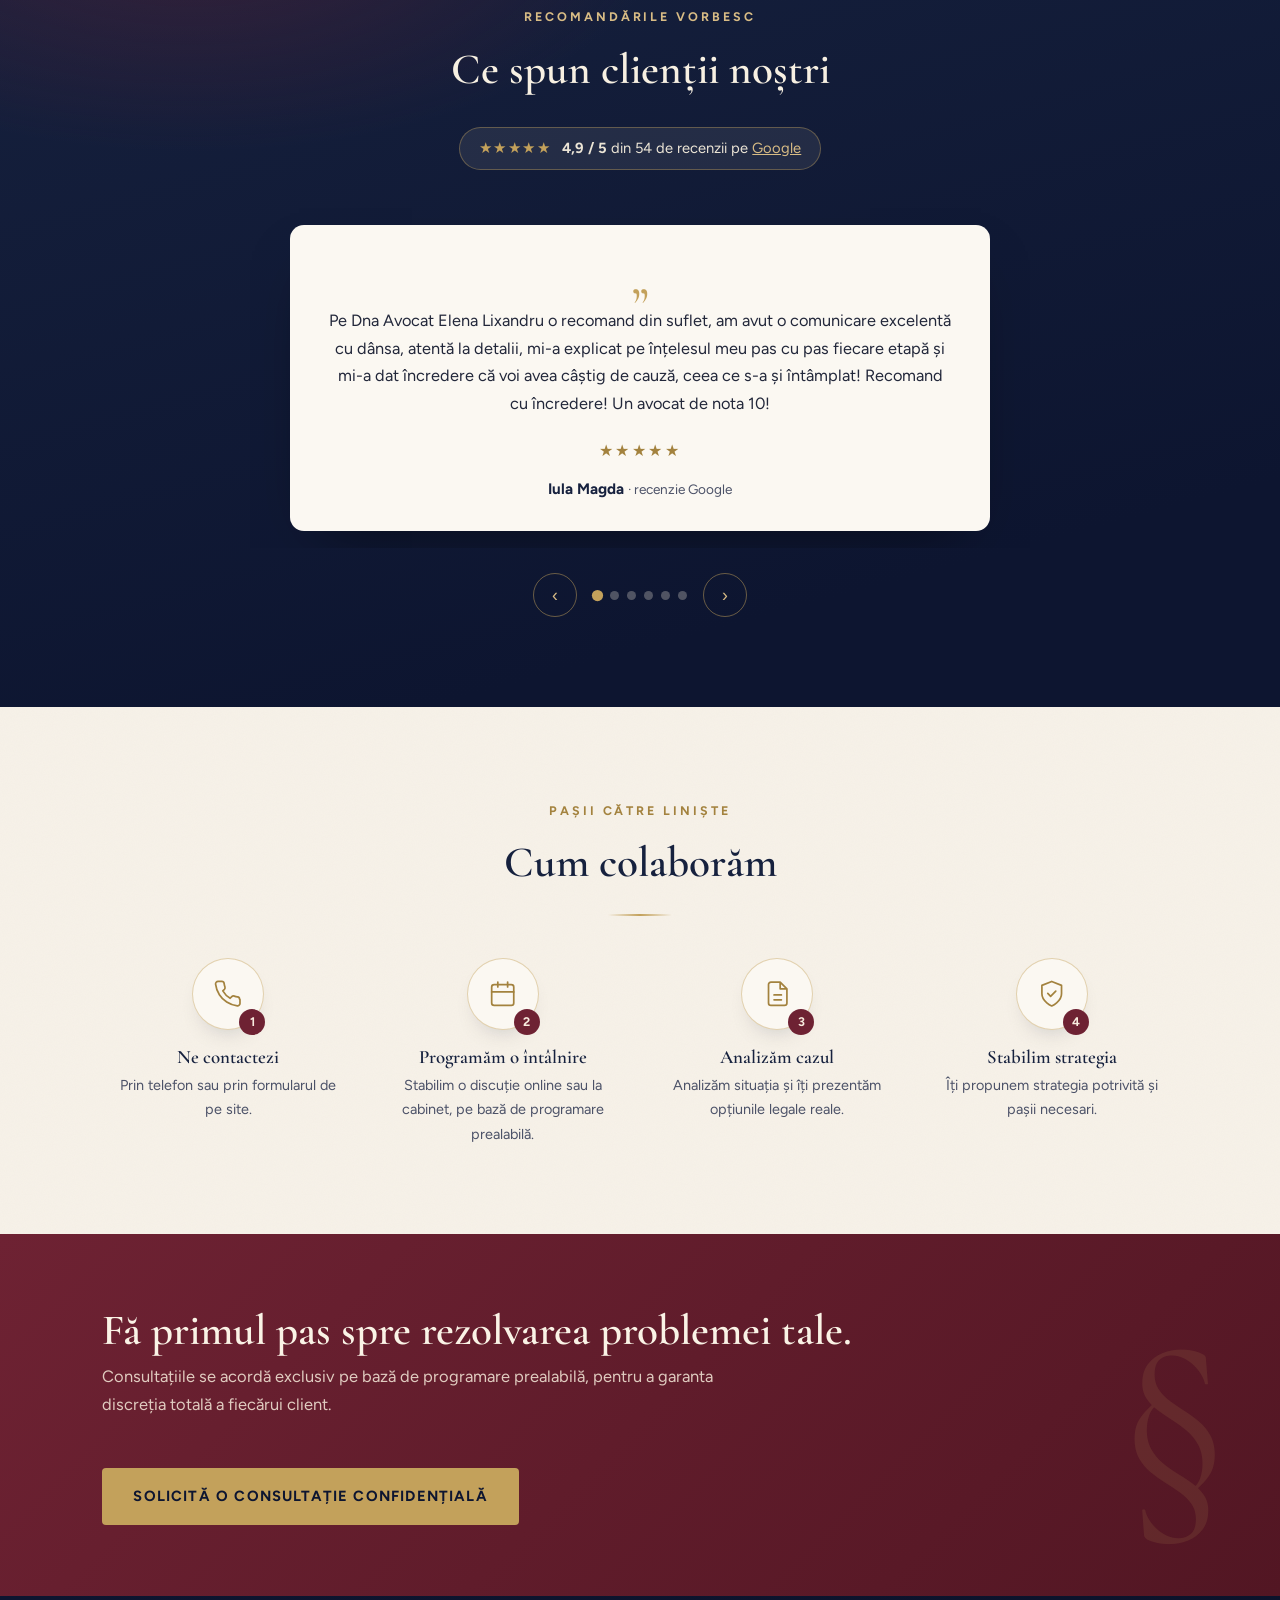
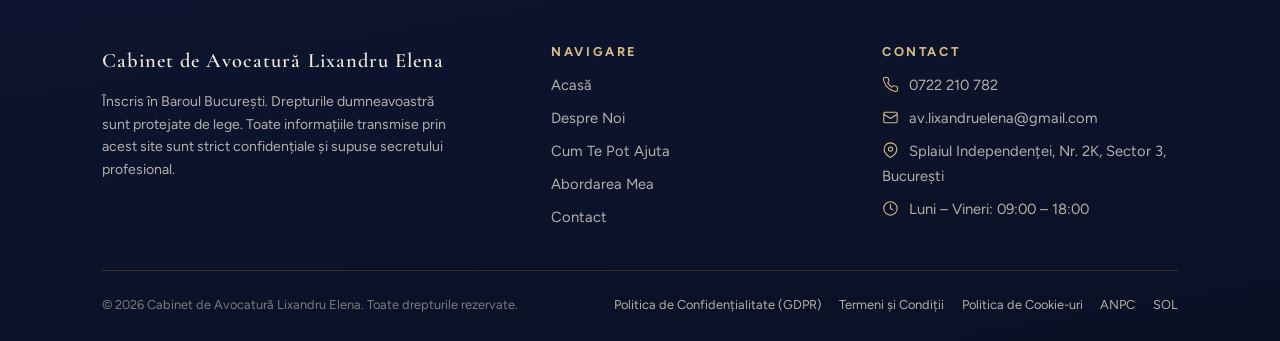
==== commit 904259d9: "style: hero signature photo as rounded-rect card, not circle Co-Authored-By: Claude Sonnet 5 <norepl" ====
--- a/index.html
+++ b/index.html
@@ -52,7 +52,7 @@
         <p class="hero-note"><svg class="icon" viewBox="0 0 24 24" aria-hidden="true"><rect x="3" y="11" width="18" height="10" rx="2"/><path d="M7 11V7a5 5 0 0 1 10 0v4"/></svg> Toate discuțiile sunt protejate de secretul profesional avocațial.</p>
         <div class="hero-signature">
           <figure class="hero-thumb">
-            <img src="img/elena-lixandru-hero-badge.jpg" alt="Elena Lixandru" width="80" height="80">
+            <img src="img/elena-lixandru-hero-badge.jpg" alt="Elena Lixandru" width="400" height="500">
           </figure>
           <div class="hero-badge">
             <strong>4,9 / 5 ★</strong>
--- a/css/style.css
+++ b/css/style.css
@@ -325,13 +325,21 @@
 
 .hero-thumb {
   flex: none;
-  width: 52px;
-  height: 52px;
+  width: 84px;
+  height: 105px;
   margin: 0;
-  border-radius: 50%;
+  border-radius: 8px;
   overflow: hidden;
-  border: 2px solid var(--gold-soft);
-  box-shadow: 0 8px 20px -8px rgba(0, 0, 0, 0.5);
+  box-shadow: 0 10px 24px -10px rgba(0, 0, 0, 0.55);
+  position: relative;
+}
+.hero-thumb::after {
+  content: "";
+  position: absolute;
+  inset: 5px;
+  border: 1px solid rgba(195, 161, 91, 0.5);
+  border-radius: 4px;
+  pointer-events: none;
 }
 .hero-thumb img { width: 100%; height: 100%; object-fit: cover; display: block; }
 
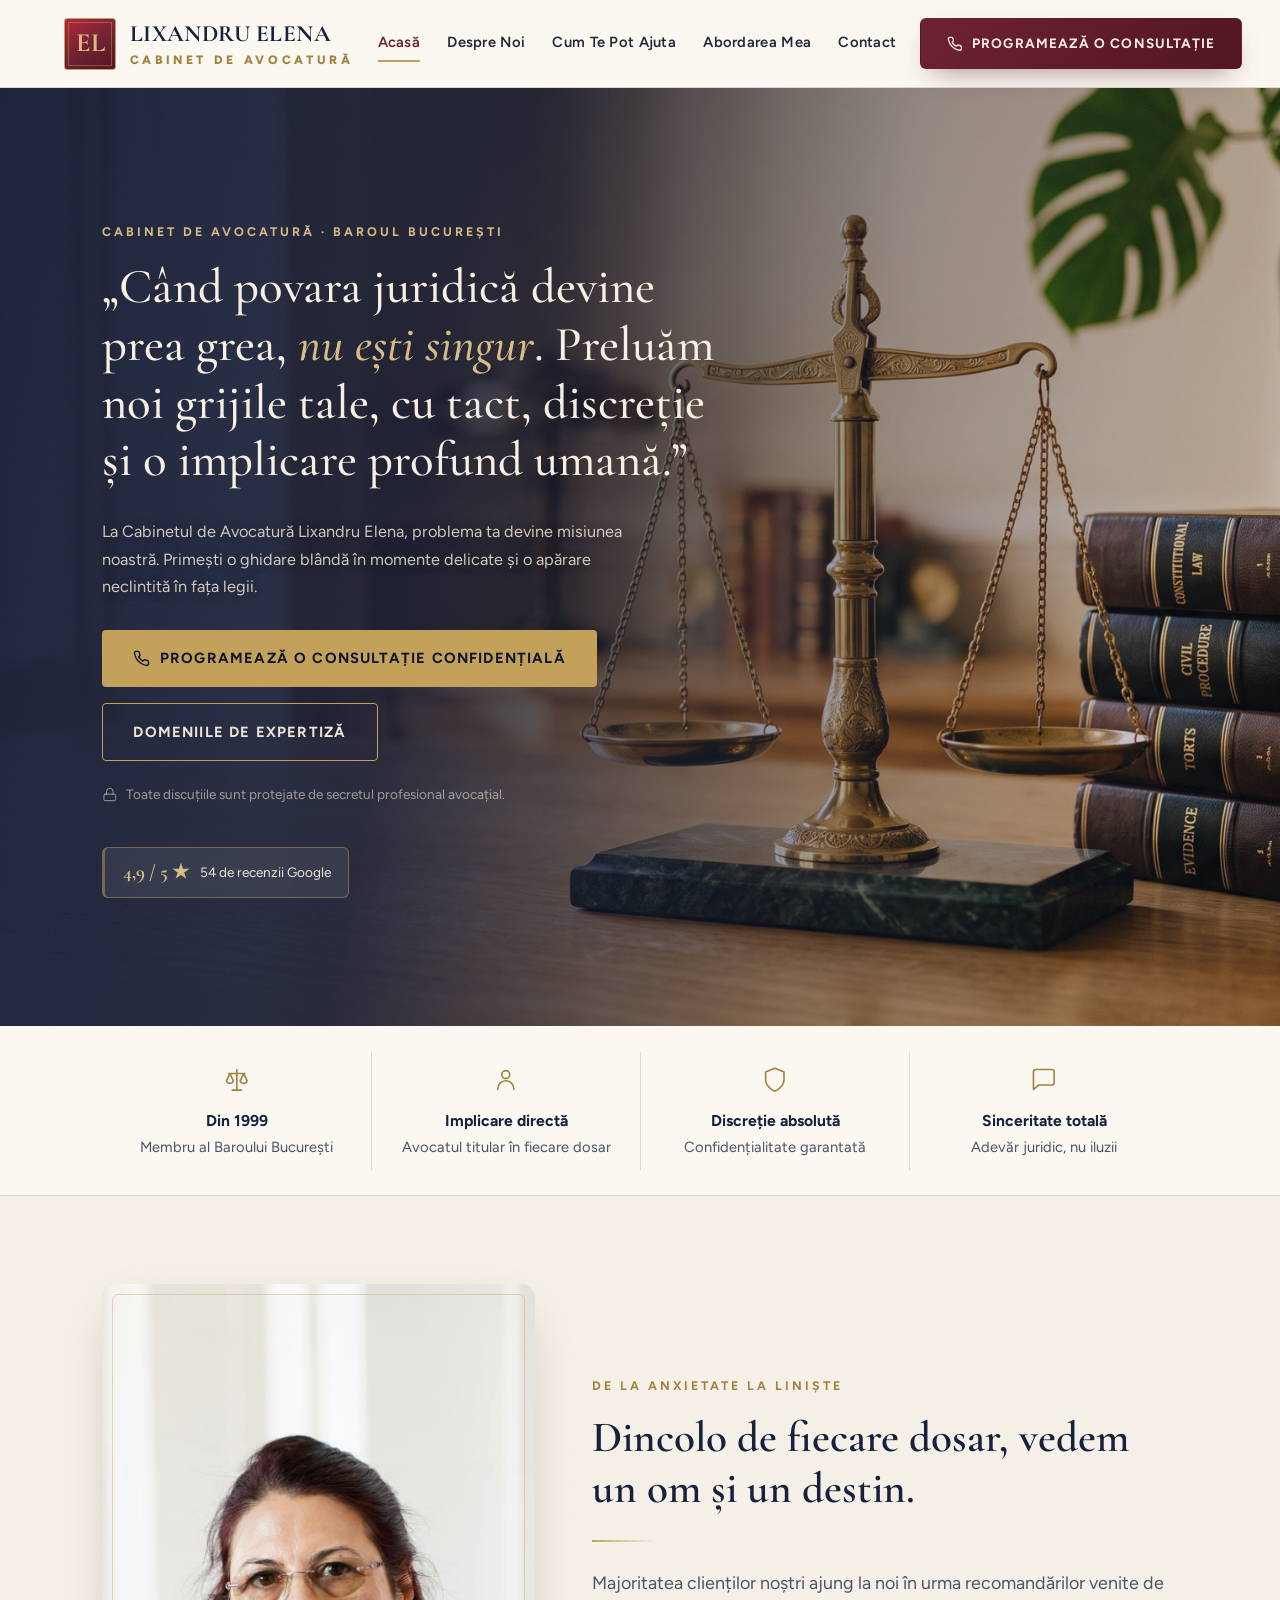
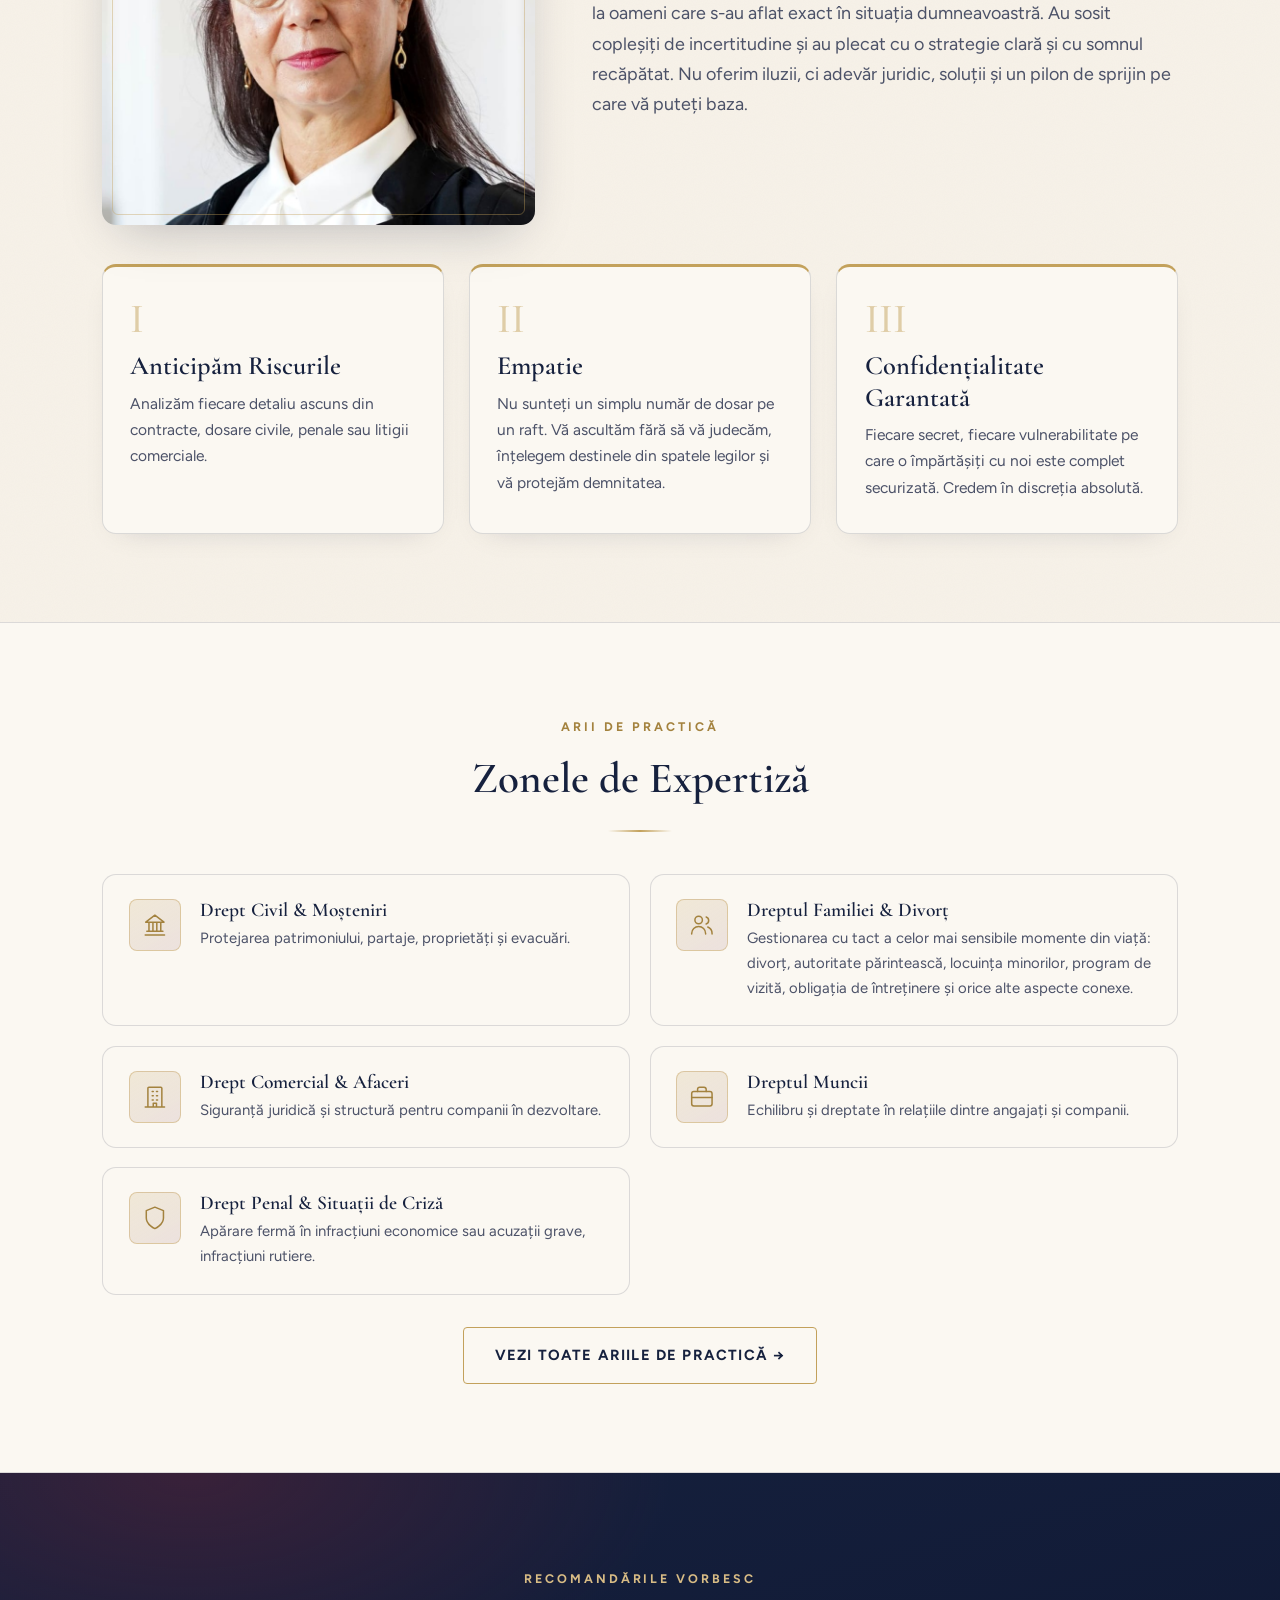
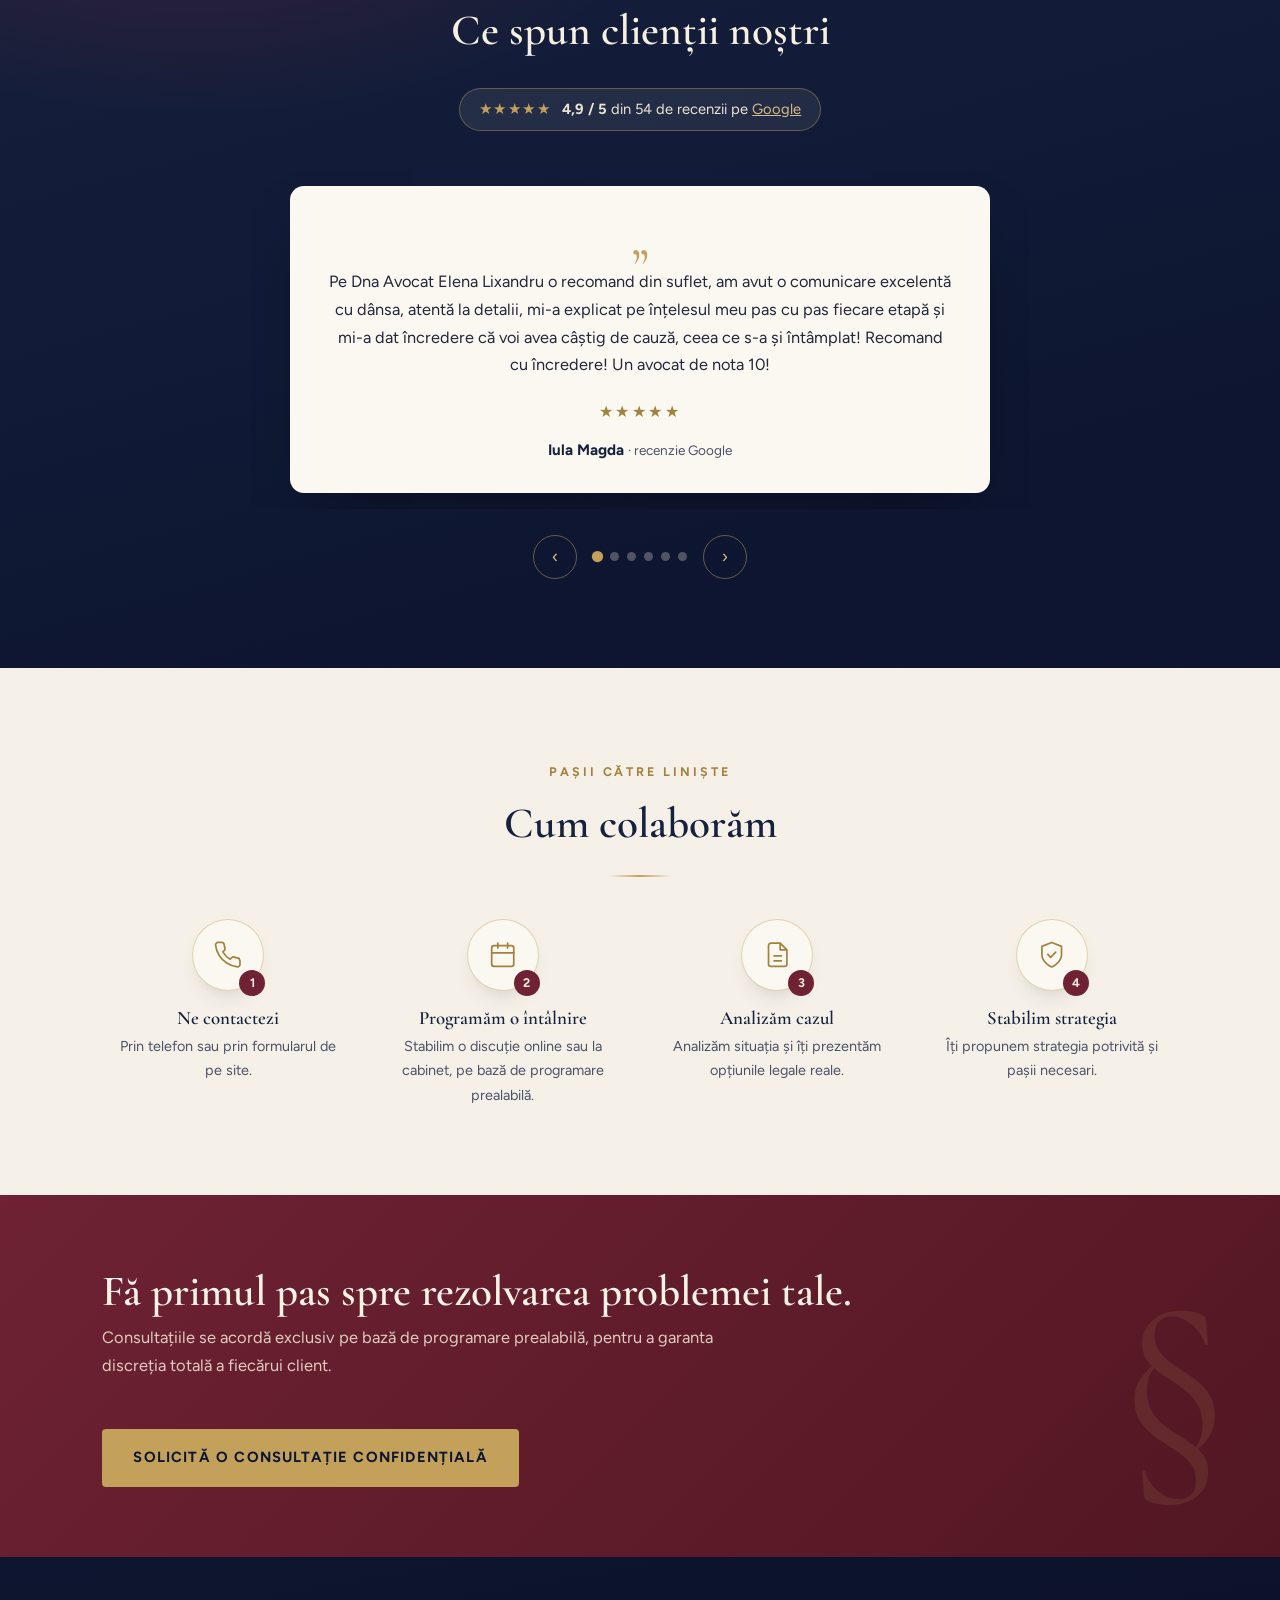
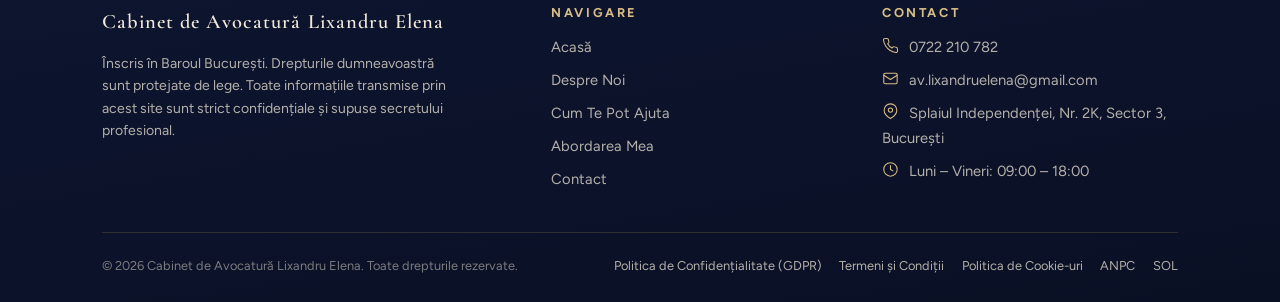
==== commit 56f152c6: "feat: swap Acasa transition photo to headshot, move hallway photo to Abordarea Mea Remove the small " ====
--- a/index.html
+++ b/index.html
@@ -50,14 +50,9 @@
           <a class="btn btn-outline" href="servicii.html">Domeniile de expertiză</a>
         </div>
         <p class="hero-note"><svg class="icon" viewBox="0 0 24 24" aria-hidden="true"><rect x="3" y="11" width="18" height="10" rx="2"/><path d="M7 11V7a5 5 0 0 1 10 0v4"/></svg> Toate discuțiile sunt protejate de secretul profesional avocațial.</p>
-        <div class="hero-signature">
-          <figure class="hero-thumb">
-            <img src="img/elena-lixandru-hero-badge.jpg" alt="Elena Lixandru" width="400" height="500">
-          </figure>
-          <div class="hero-badge">
-            <strong>4,9 / 5 ★</strong>
-            54 de recenzii Google
-          </div>
+        <div class="hero-badge">
+          <strong>4,9 / 5 ★</strong>
+          54 de recenzii Google
         </div>
       </div>
     </div>
@@ -78,7 +73,7 @@
     <div class="wrap">
       <div class="transition-grid">
         <figure class="transition-figure reveal">
-          <img src="img/elena-lixandru-hol.jpg" alt="Elena Lixandru — Cabinet de Avocatură" width="900" height="1125">
+          <img src="img/elena-lixandru-headshot.jpg" alt="Elena Lixandru — Cabinet de Avocatură" width="900" height="1125">
         </figure>
         <div class="section-head reveal">
           <span class="eyebrow">De la Anxietate la Liniște</span>
--- a/css/style.css
+++ b/css/style.css
@@ -315,38 +315,11 @@
   gap: 0.5rem;
 }
 
-.hero-signature {
-  display: flex;
-  align-items: center;
-  flex-wrap: wrap;
-  gap: 0.9rem;
-  margin-top: 1.6rem;
-}
-
-.hero-thumb {
-  flex: none;
-  width: 84px;
-  height: 105px;
-  margin: 0;
-  border-radius: 8px;
-  overflow: hidden;
-  box-shadow: 0 10px 24px -10px rgba(0, 0, 0, 0.55);
-  position: relative;
-}
-.hero-thumb::after {
-  content: "";
-  position: absolute;
-  inset: 5px;
-  border: 1px solid rgba(195, 161, 91, 0.5);
-  border-radius: 4px;
-  pointer-events: none;
-}
-.hero-thumb img { width: 100%; height: 100%; object-fit: cover; display: block; }
-
 .hero-badge {
   display: inline-flex;
   align-items: center;
   gap: 0.7rem;
+  margin-top: 1.6rem;
   background: rgba(251, 248, 242, 0.08);
   color: #ece5d6;
   border: 1px solid rgba(195, 161, 91, 0.45);
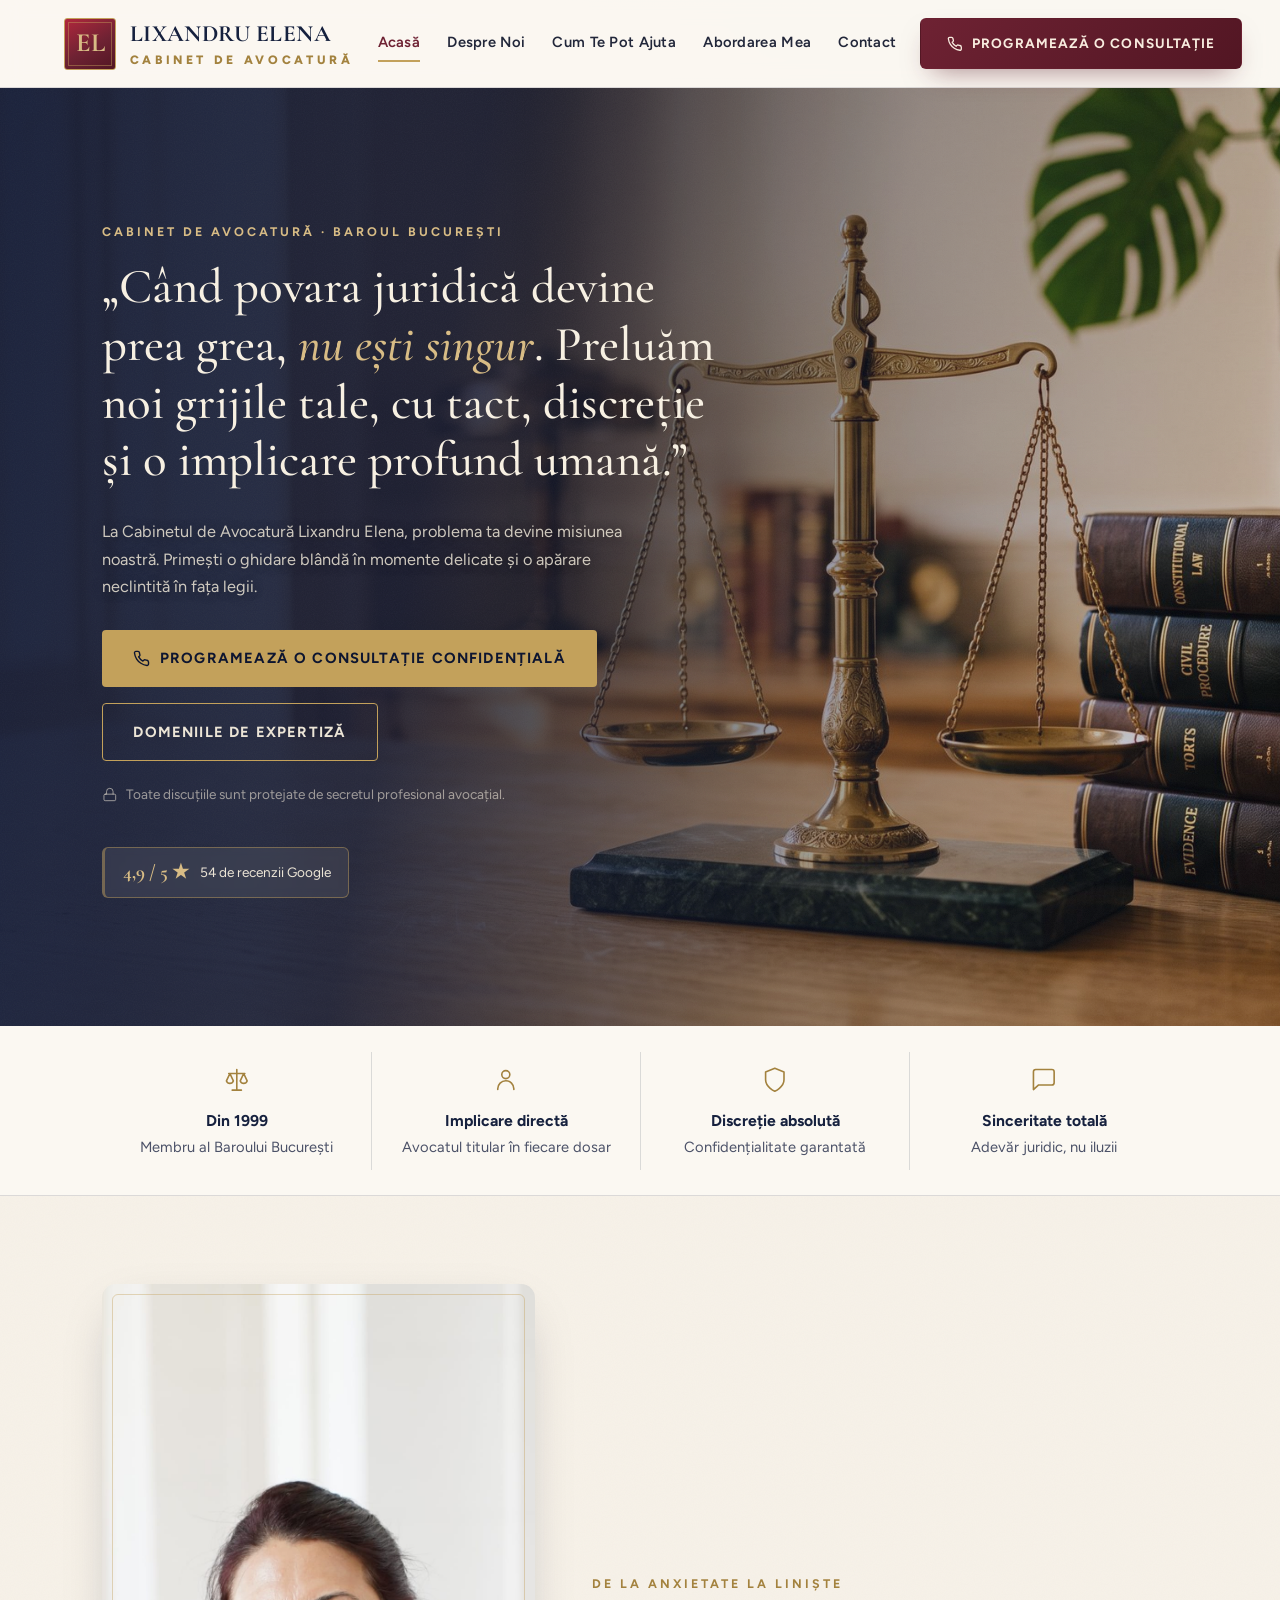
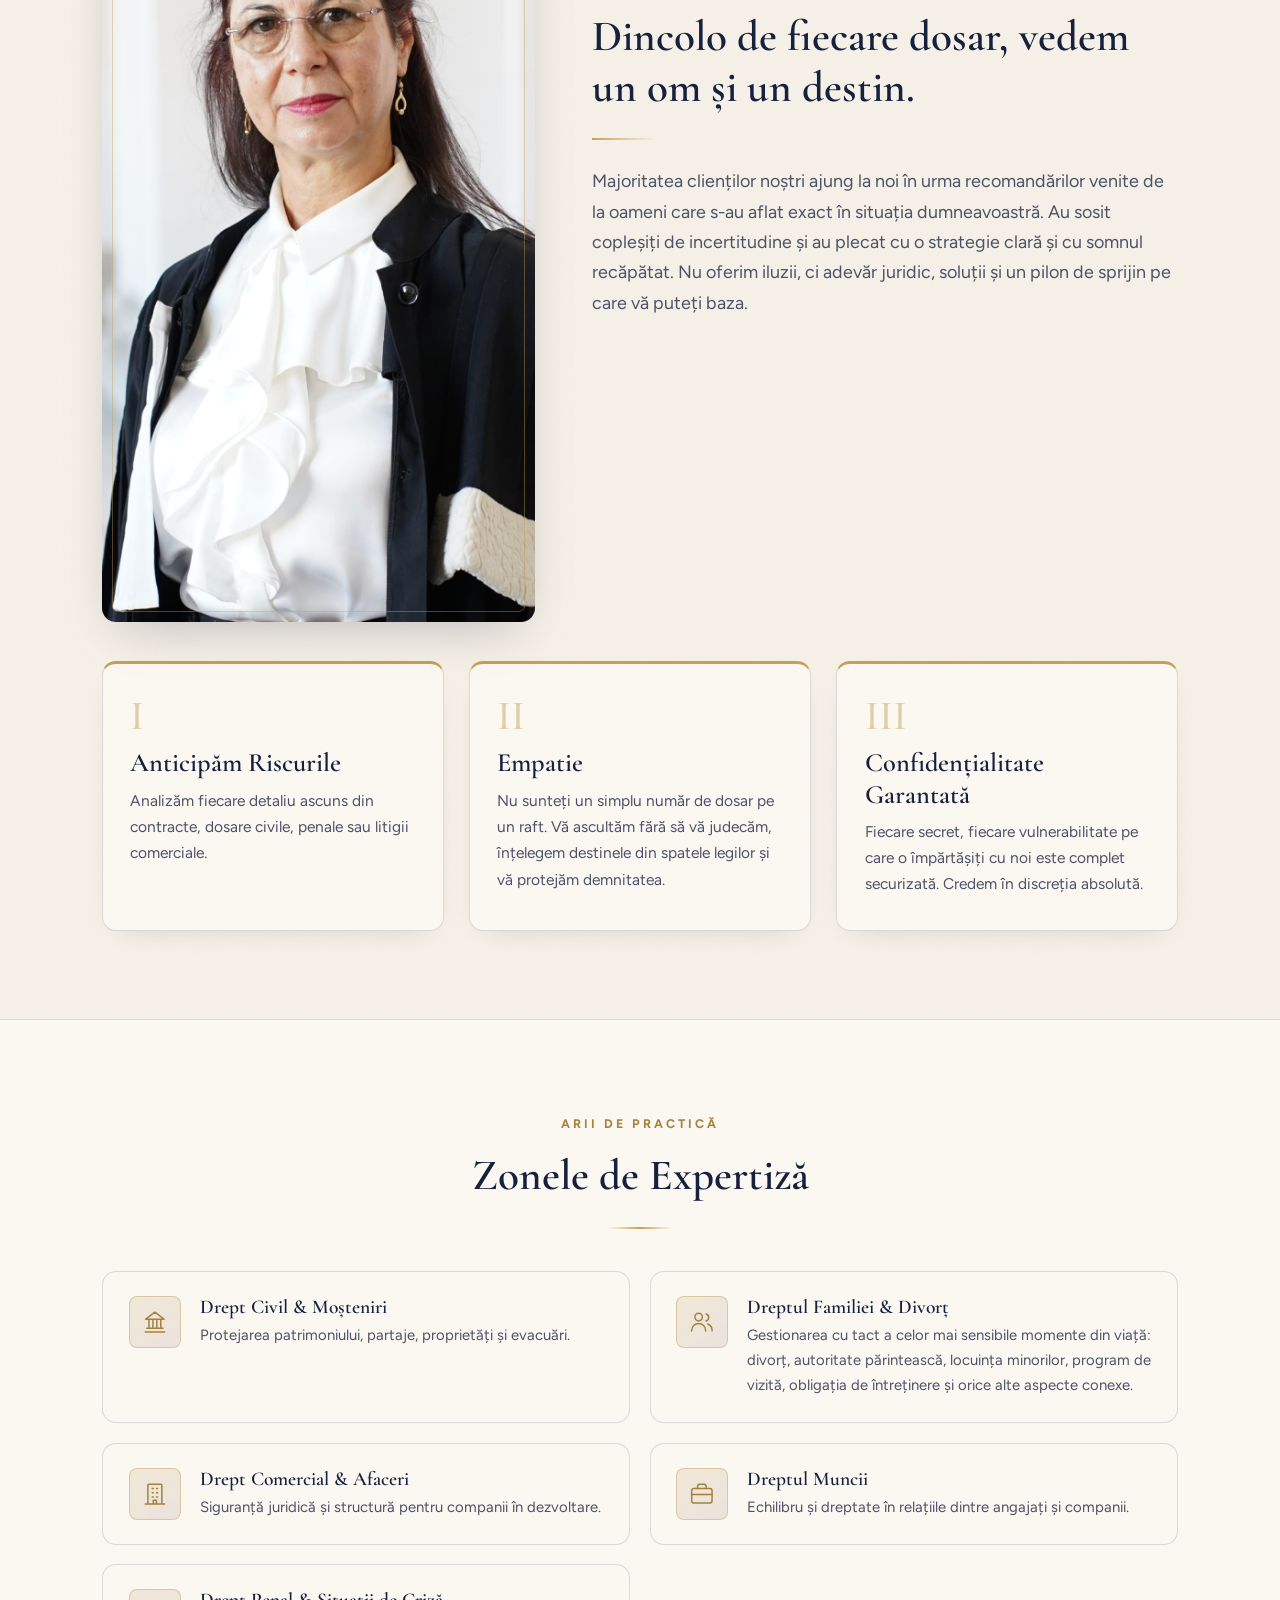
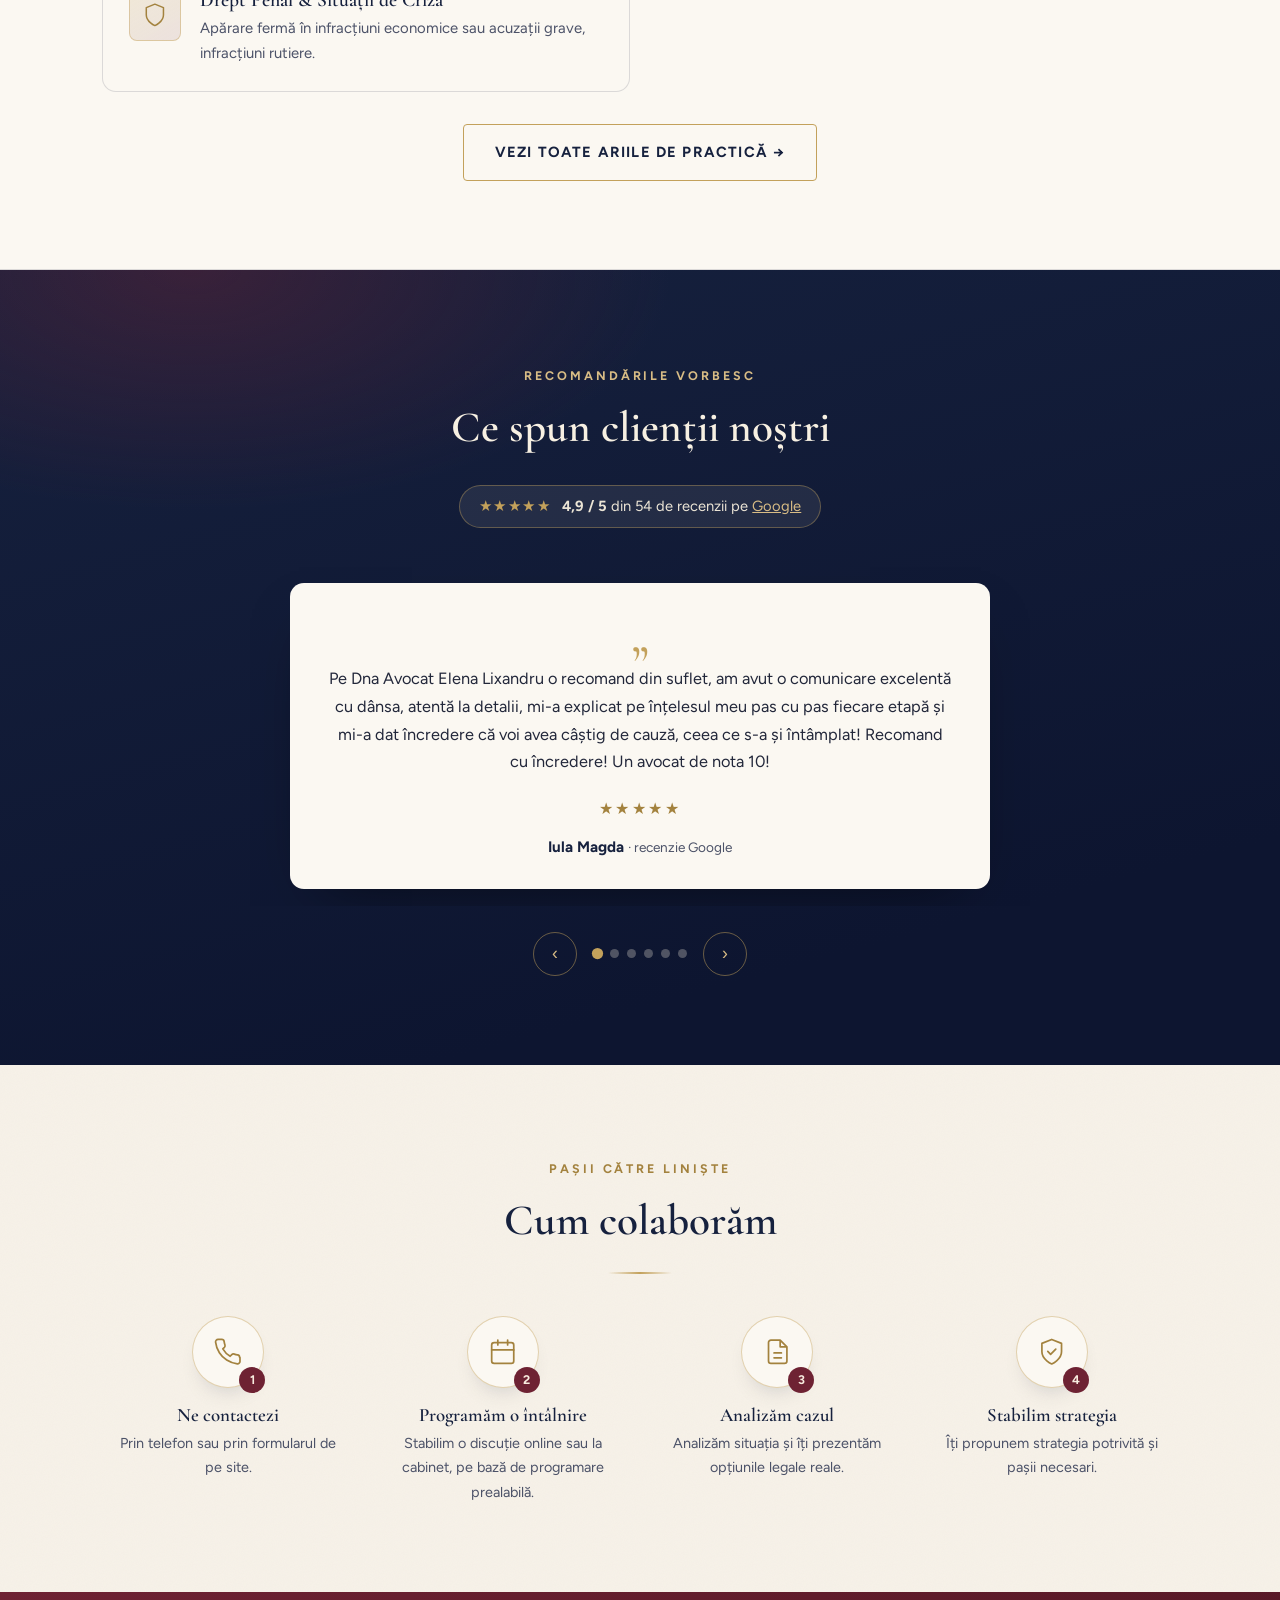
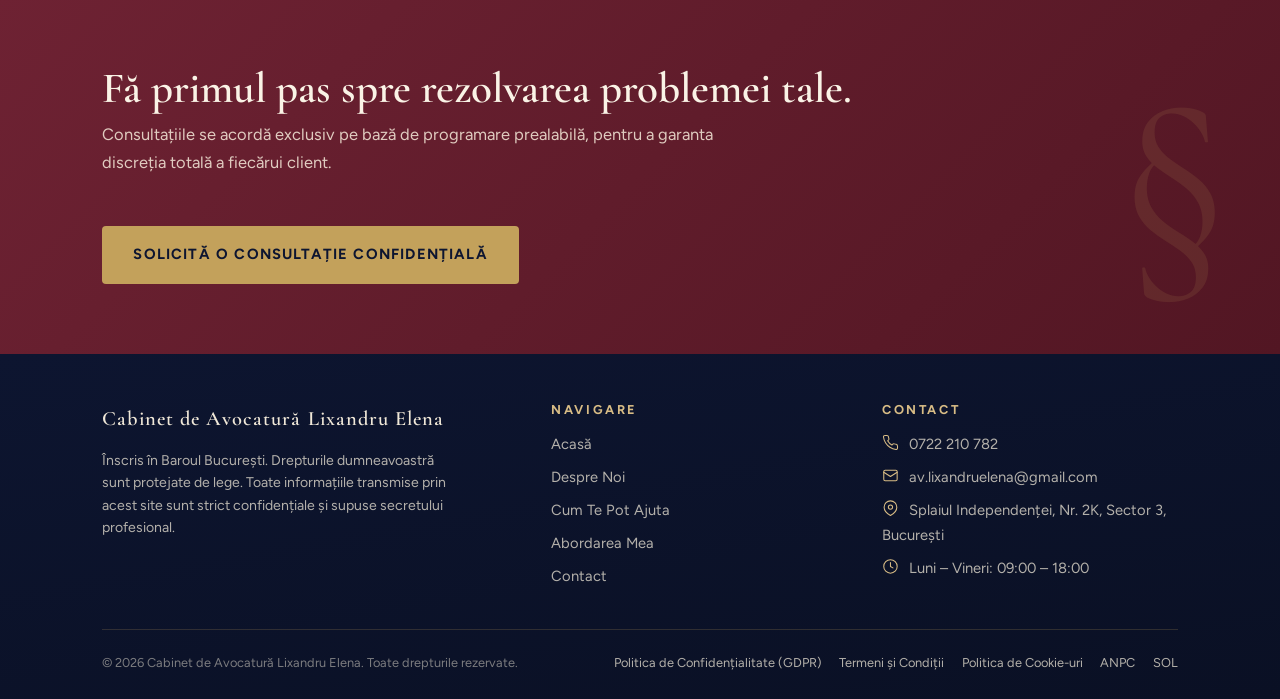
==== commit b8d09f81: "fix: use exact unmodified source photo for Acasa transition image Co-Authored-By: Claude Sonnet 5 <n" ====
--- a/index.html
+++ b/index.html
@@ -73,7 +73,7 @@
     <div class="wrap">
       <div class="transition-grid">
         <figure class="transition-figure reveal">
-          <img src="img/elena-lixandru-headshot.jpg" alt="Elena Lixandru — Cabinet de Avocatură" width="900" height="1125">
+          <img src="img/elena-lixandru-headshot.jpg" alt="Elena Lixandru — Cabinet de Avocatură" width="945" height="2048">
         </figure>
         <div class="section-head reveal">
           <span class="eyebrow">De la Anxietate la Liniște</span>
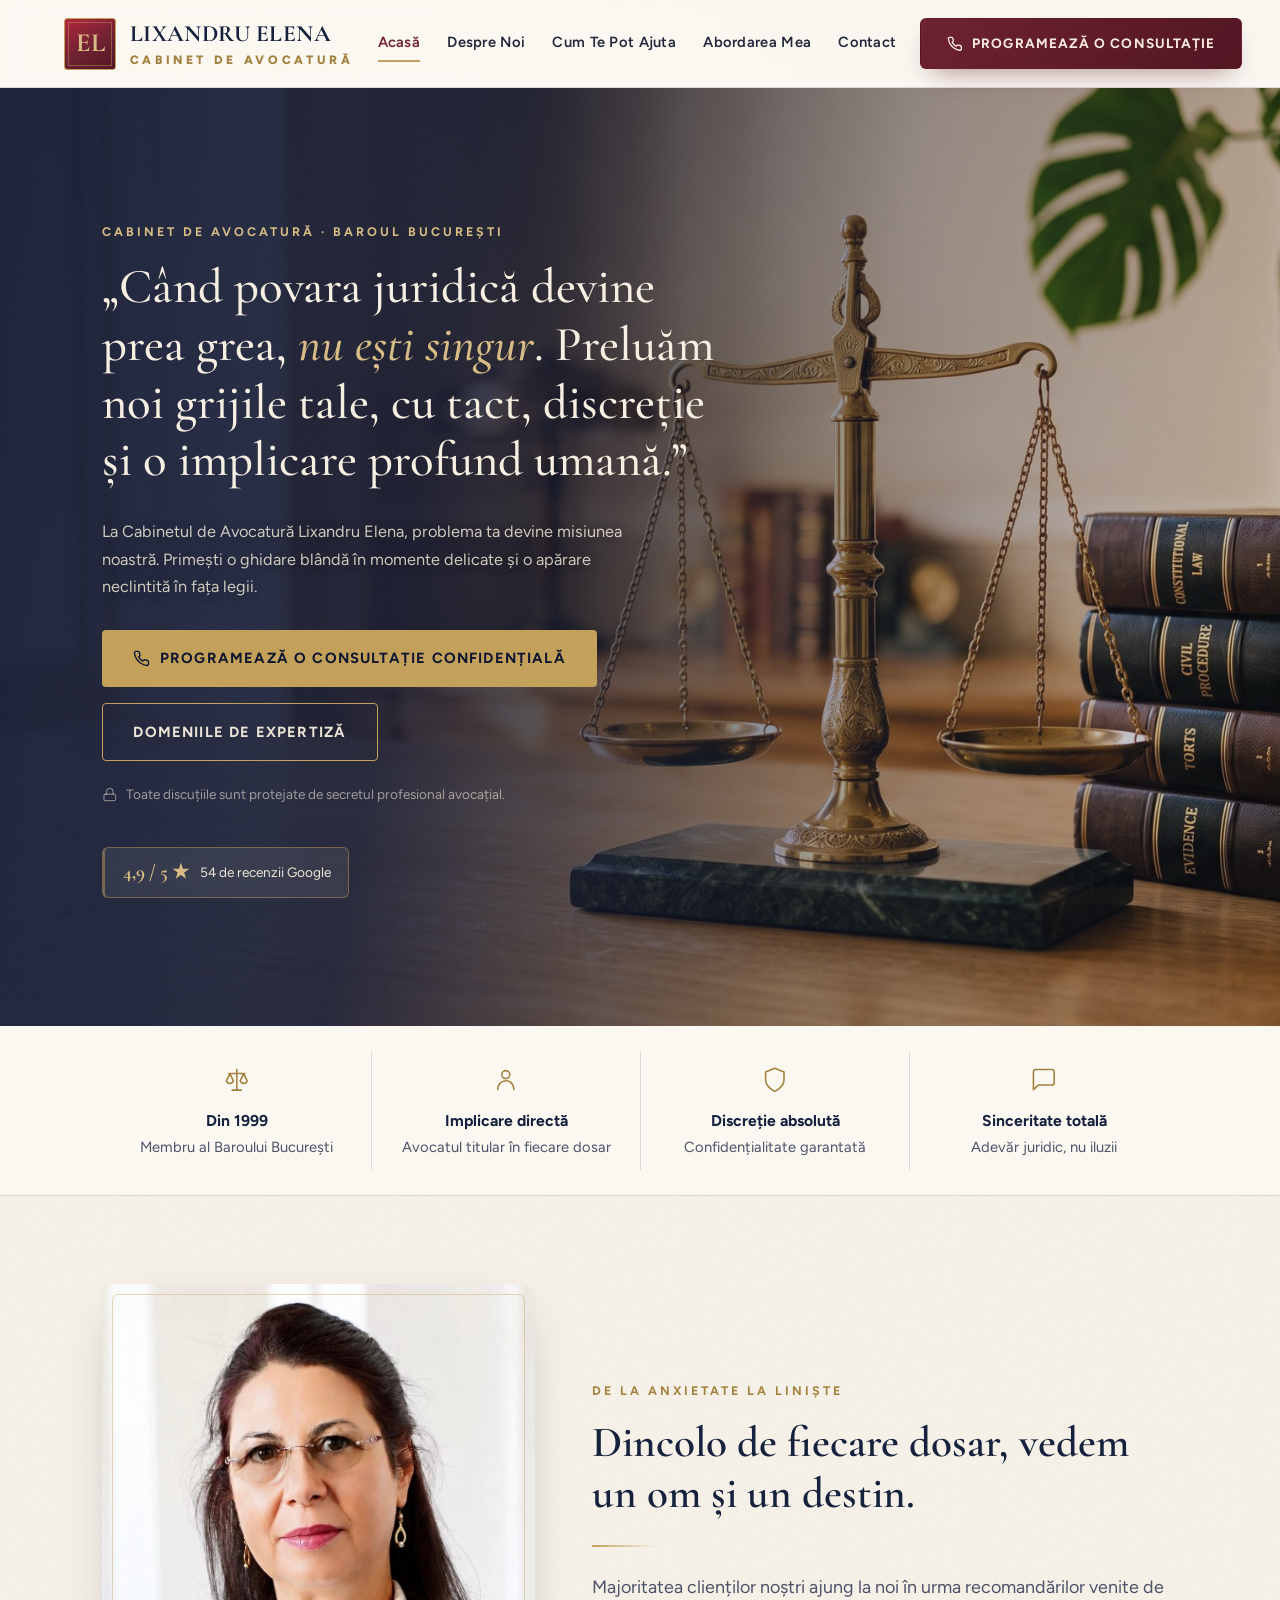
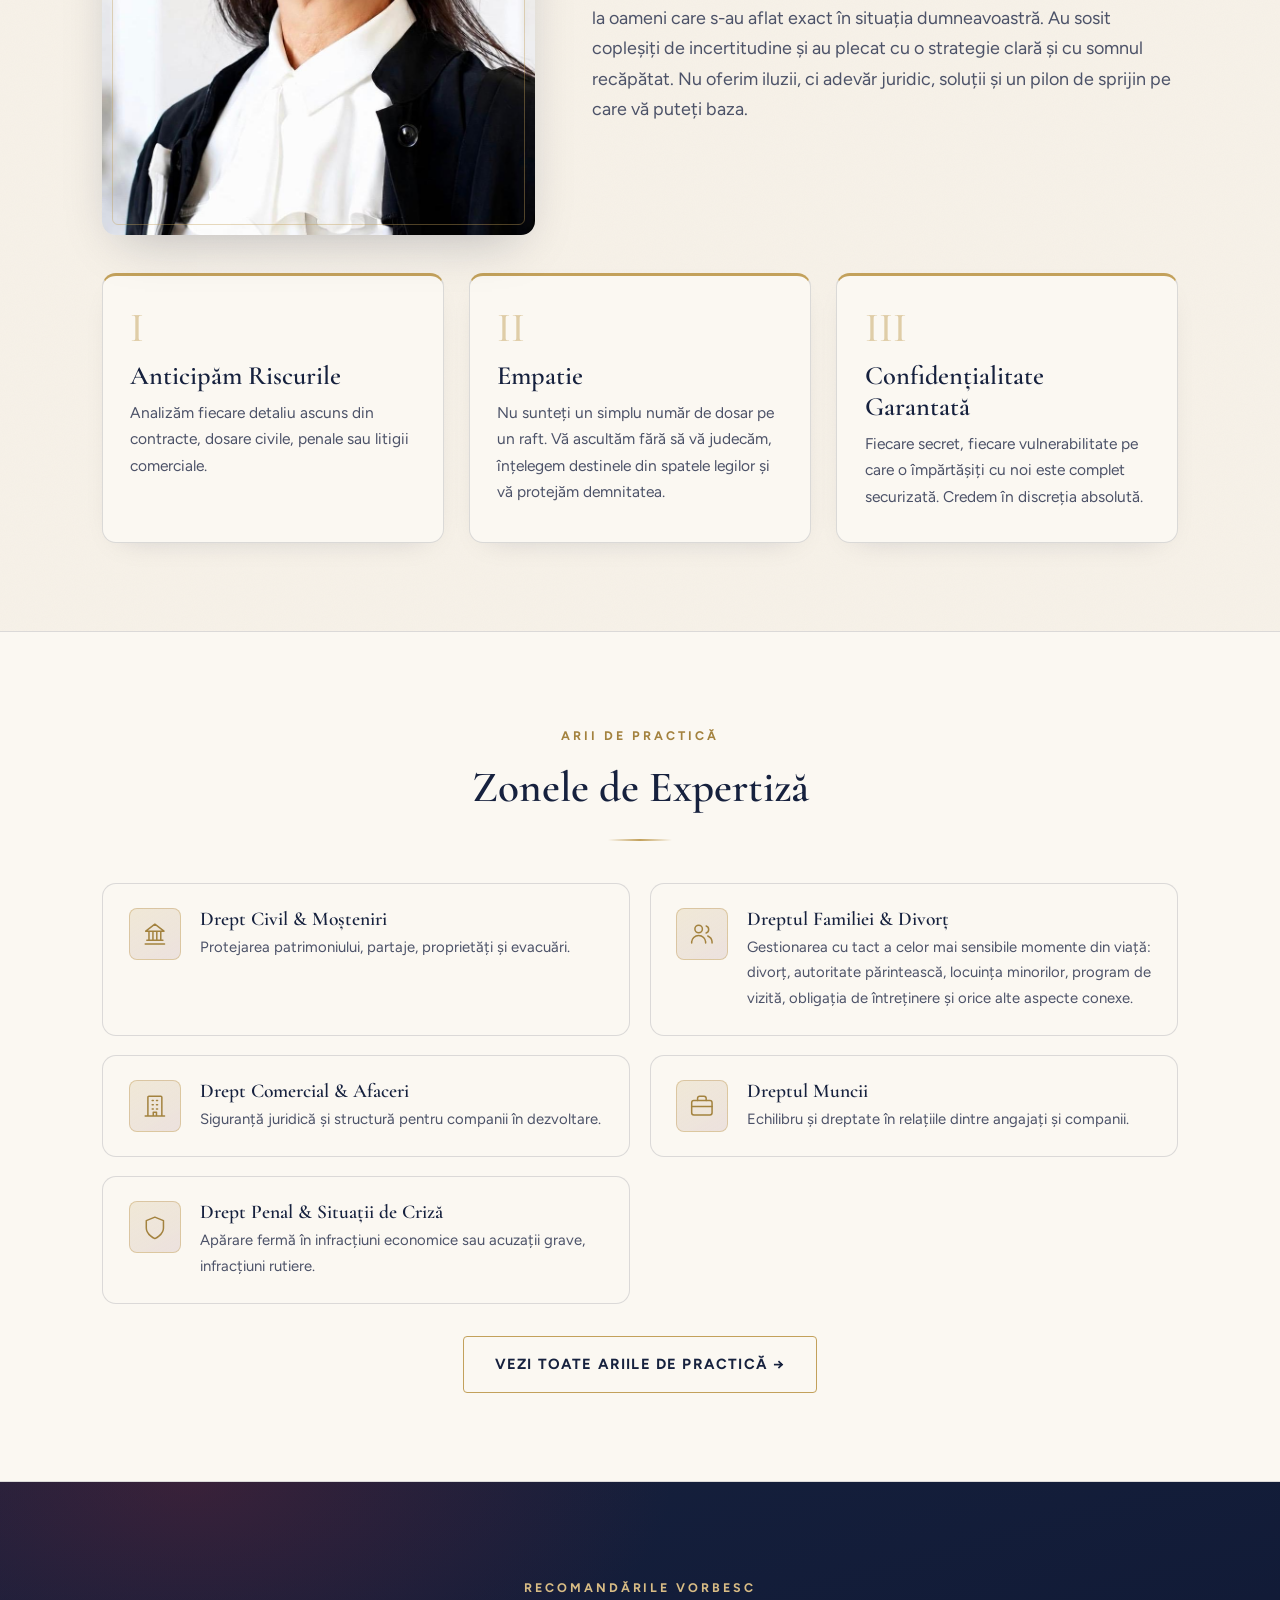
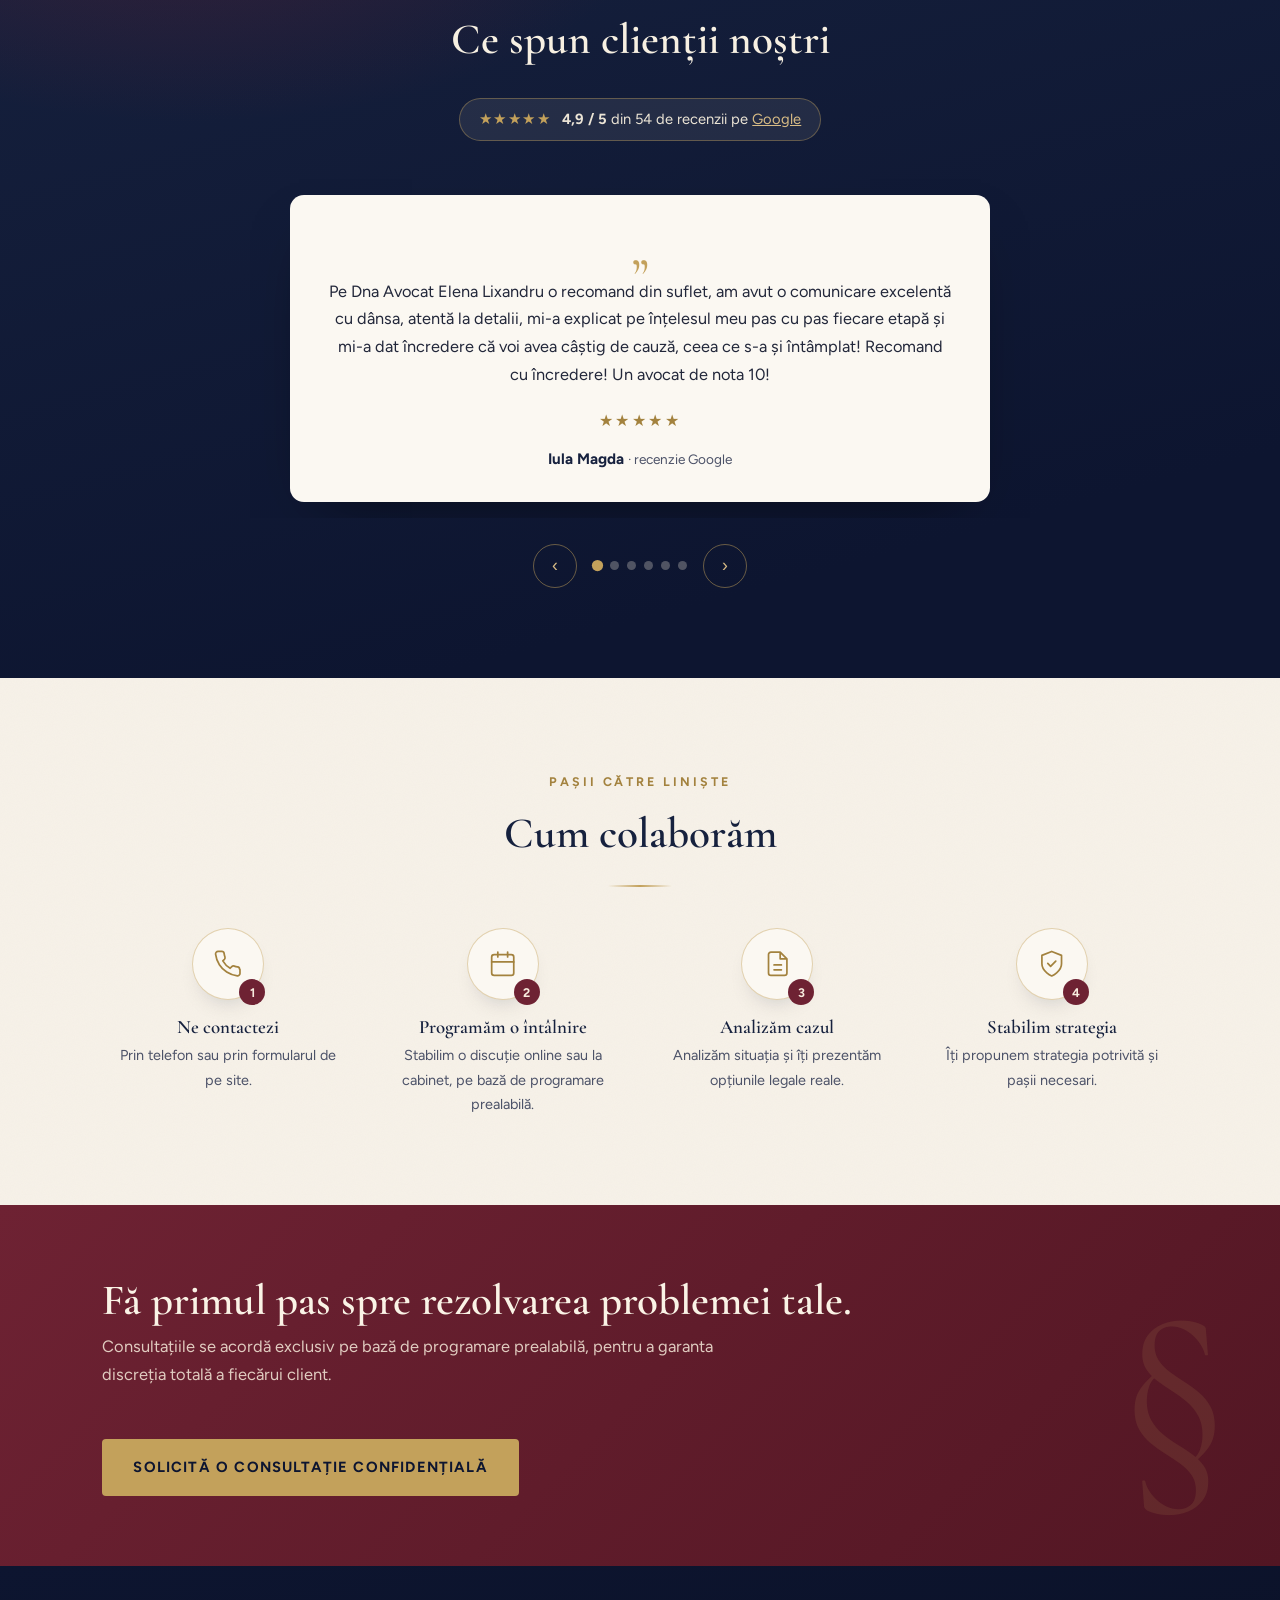
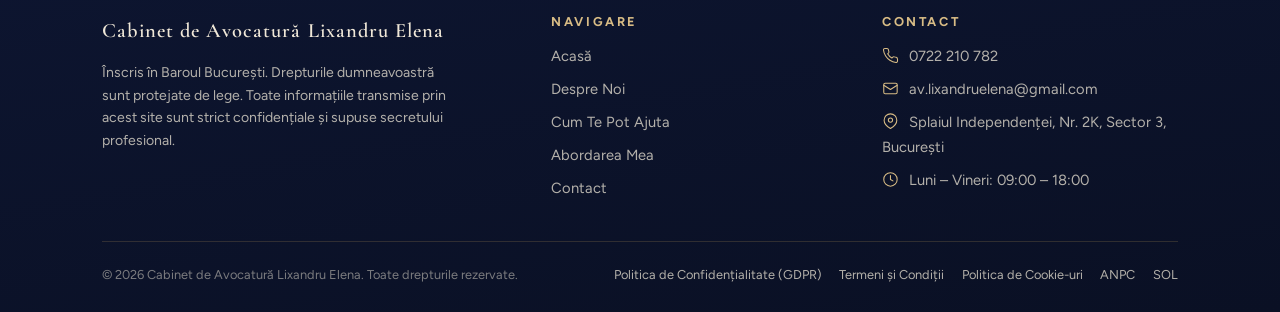
==== commit b63ce1f7: "fix: use correct source photo for Acasa transition image Co-Authored-By: Claude Sonnet 5 <noreply@an" ====
--- a/index.html
+++ b/index.html
@@ -73,7 +73,7 @@
     <div class="wrap">
       <div class="transition-grid">
         <figure class="transition-figure reveal">
-          <img src="img/elena-lixandru-headshot.jpg" alt="Elena Lixandru — Cabinet de Avocatură" width="945" height="2048">
+          <img src="img/elena-lixandru-headshot.jpg" alt="Elena Lixandru — Cabinet de Avocatură" width="913" height="1161">
         </figure>
         <div class="section-head reveal">
           <span class="eyebrow">De la Anxietate la Liniște</span>
